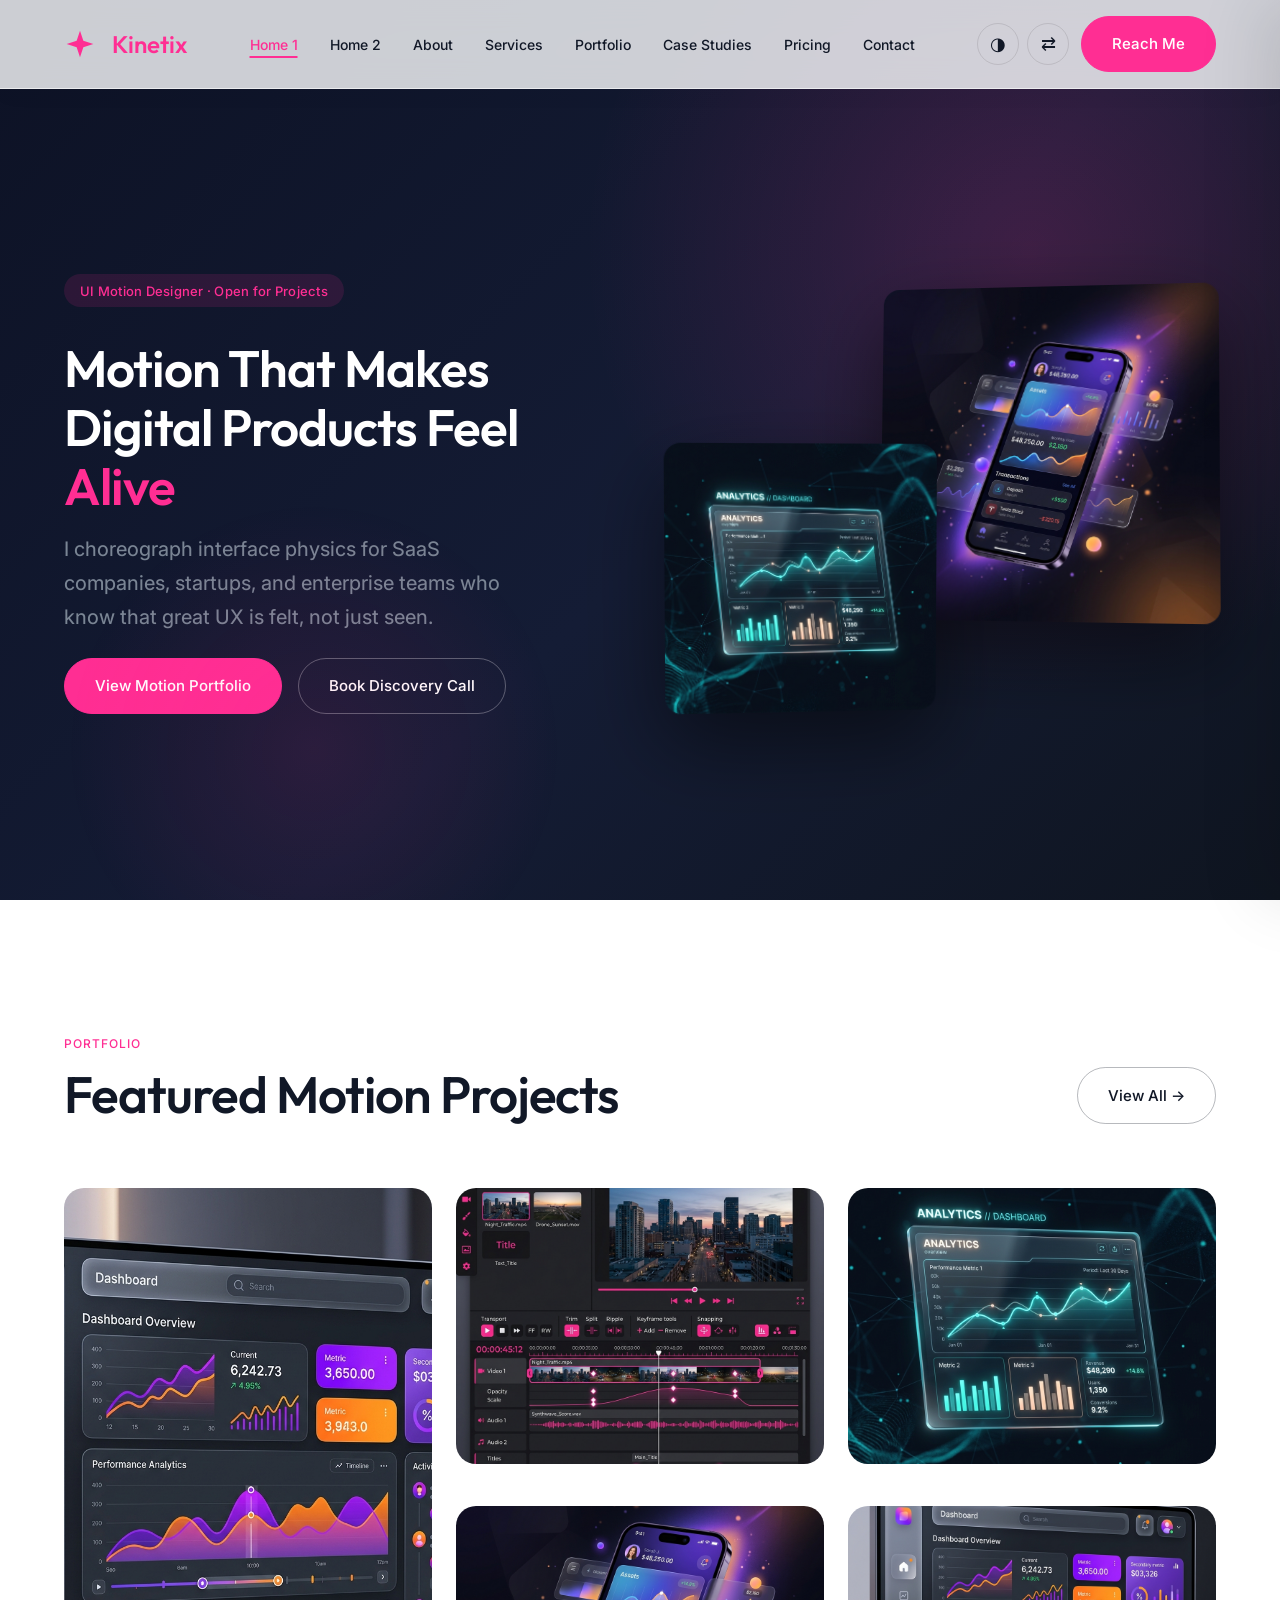
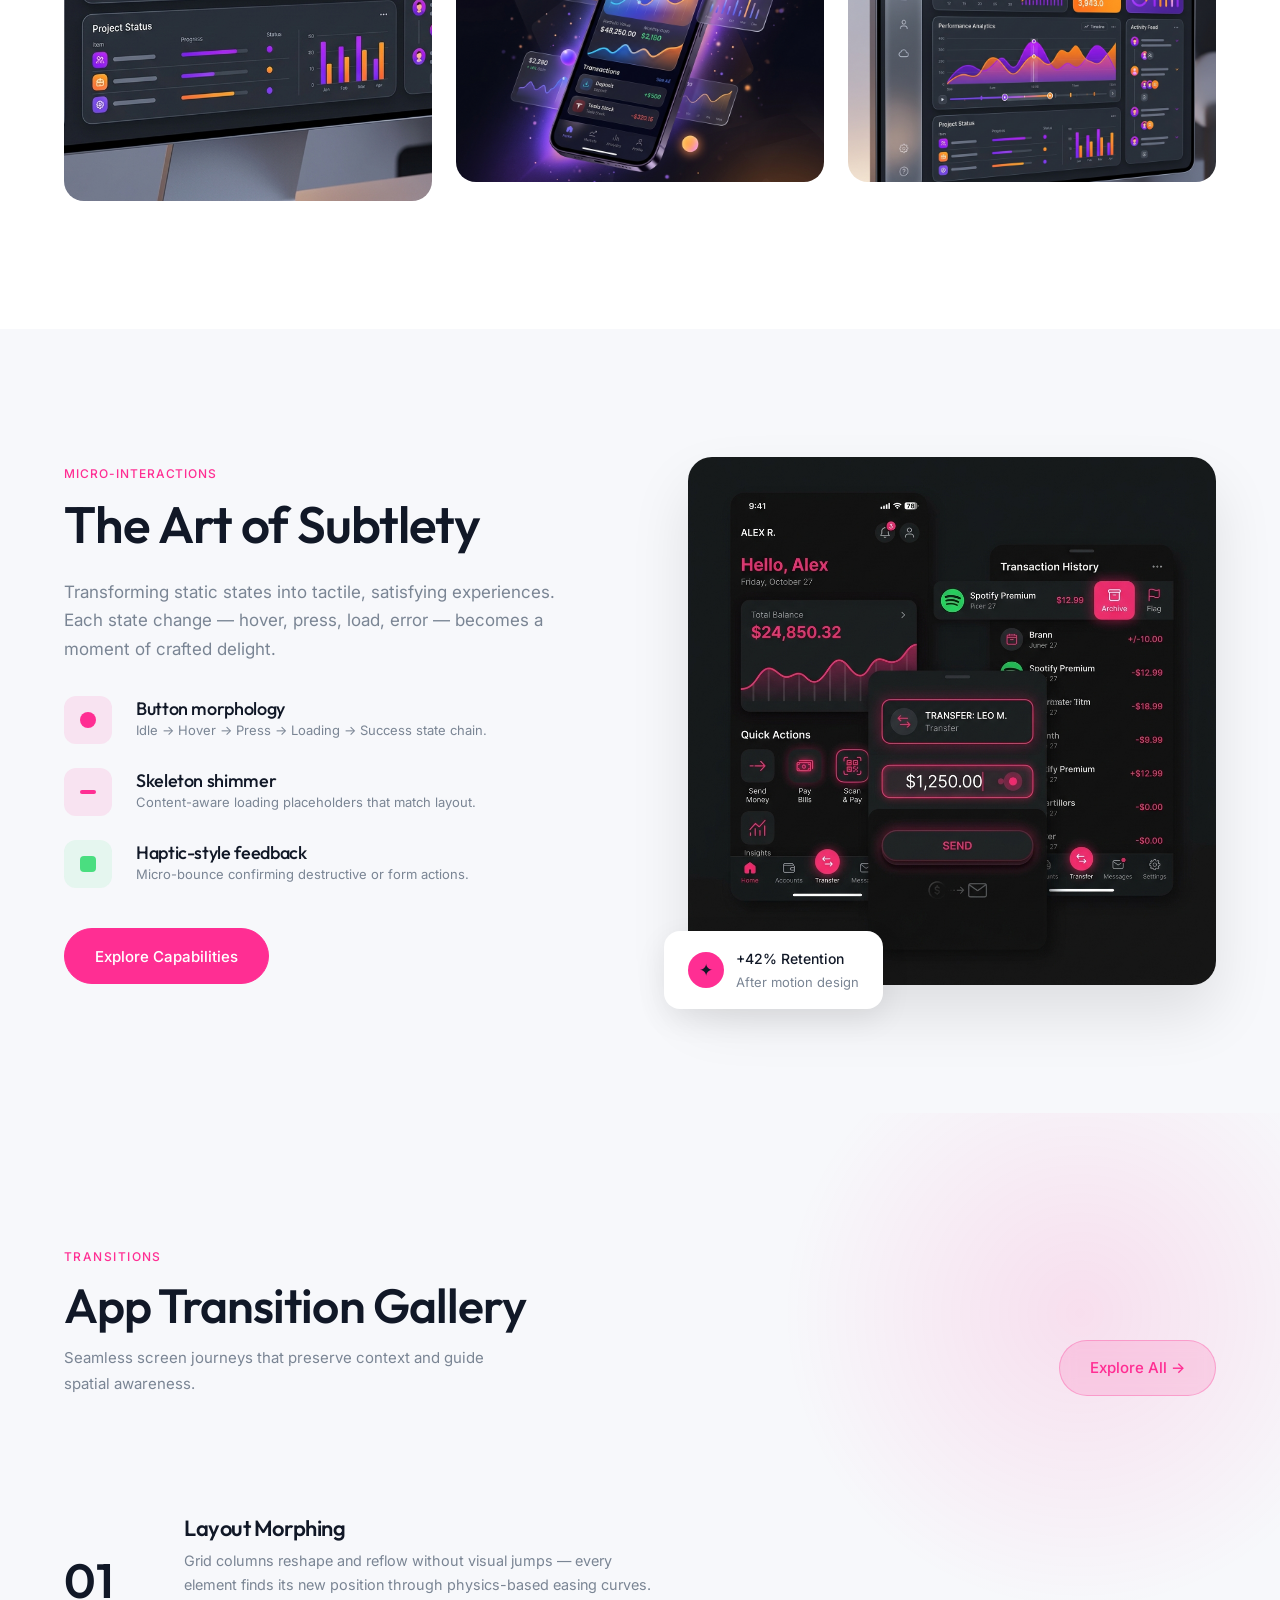
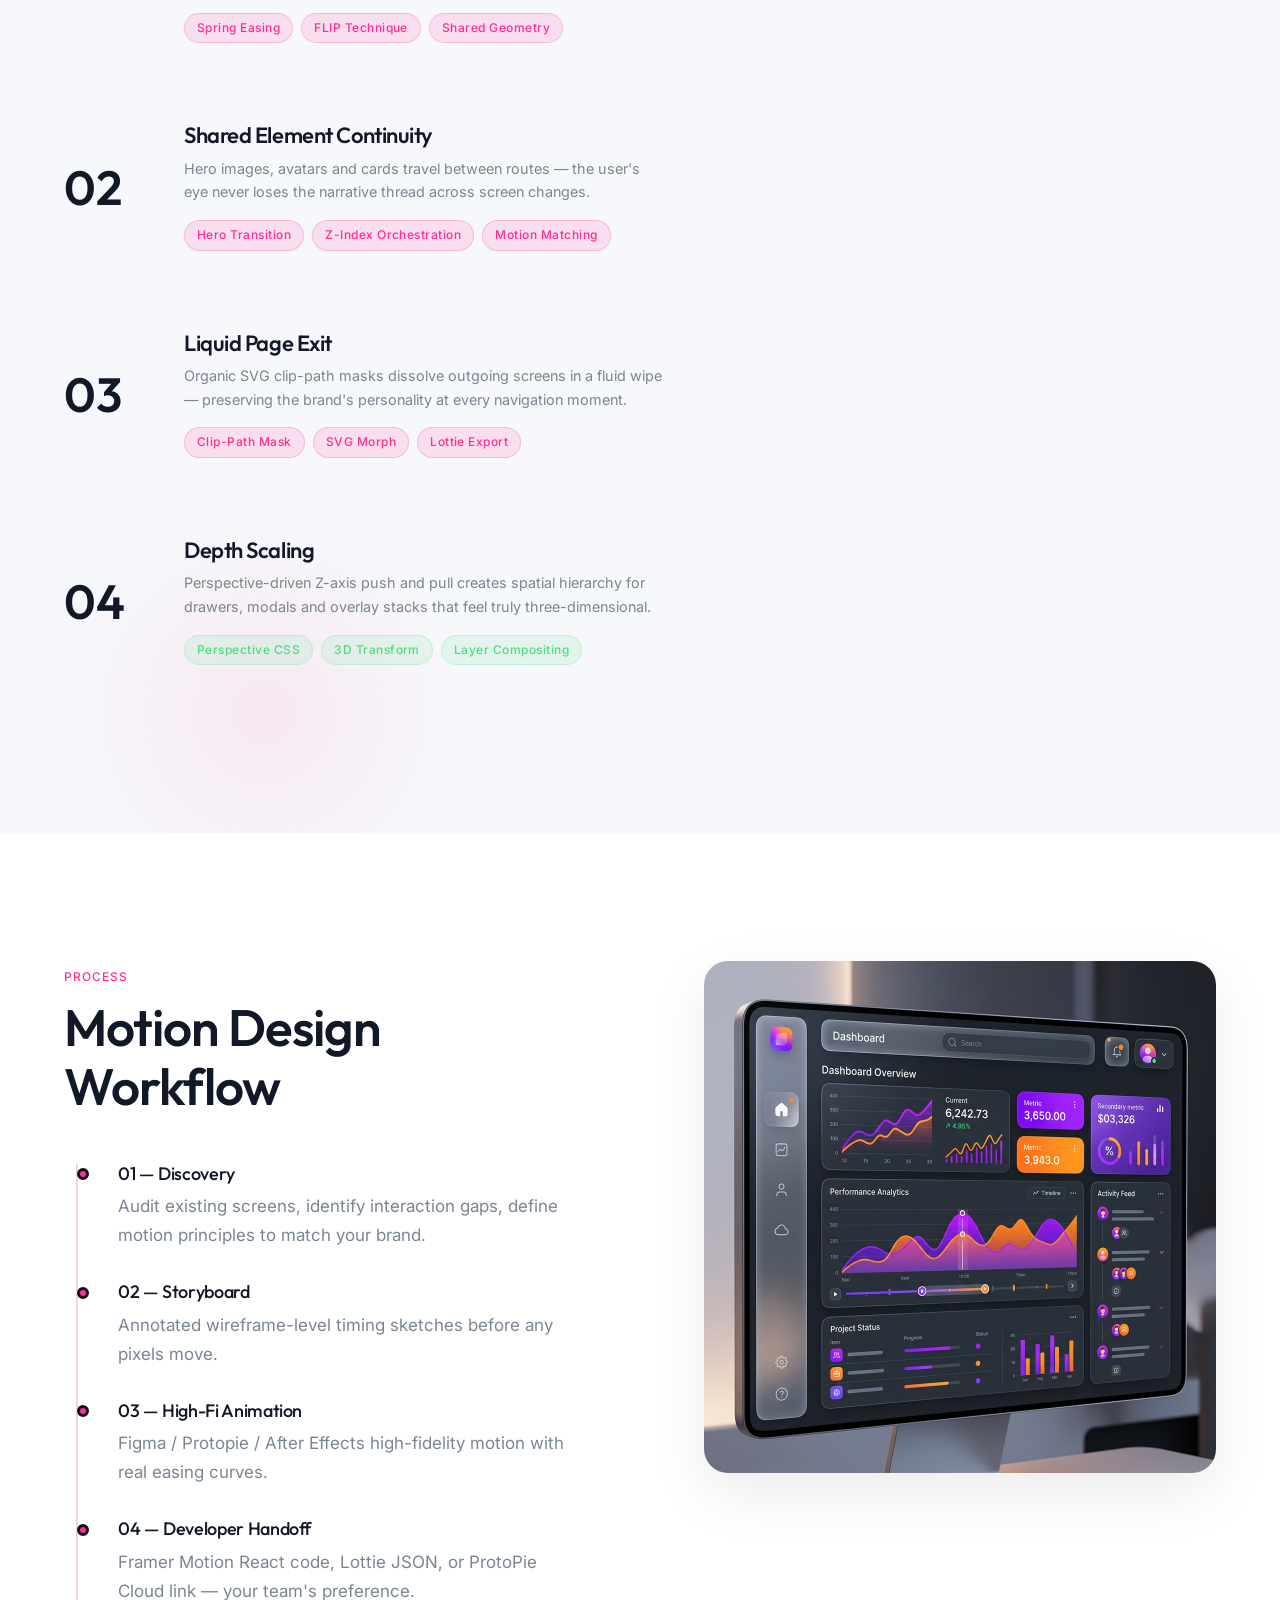
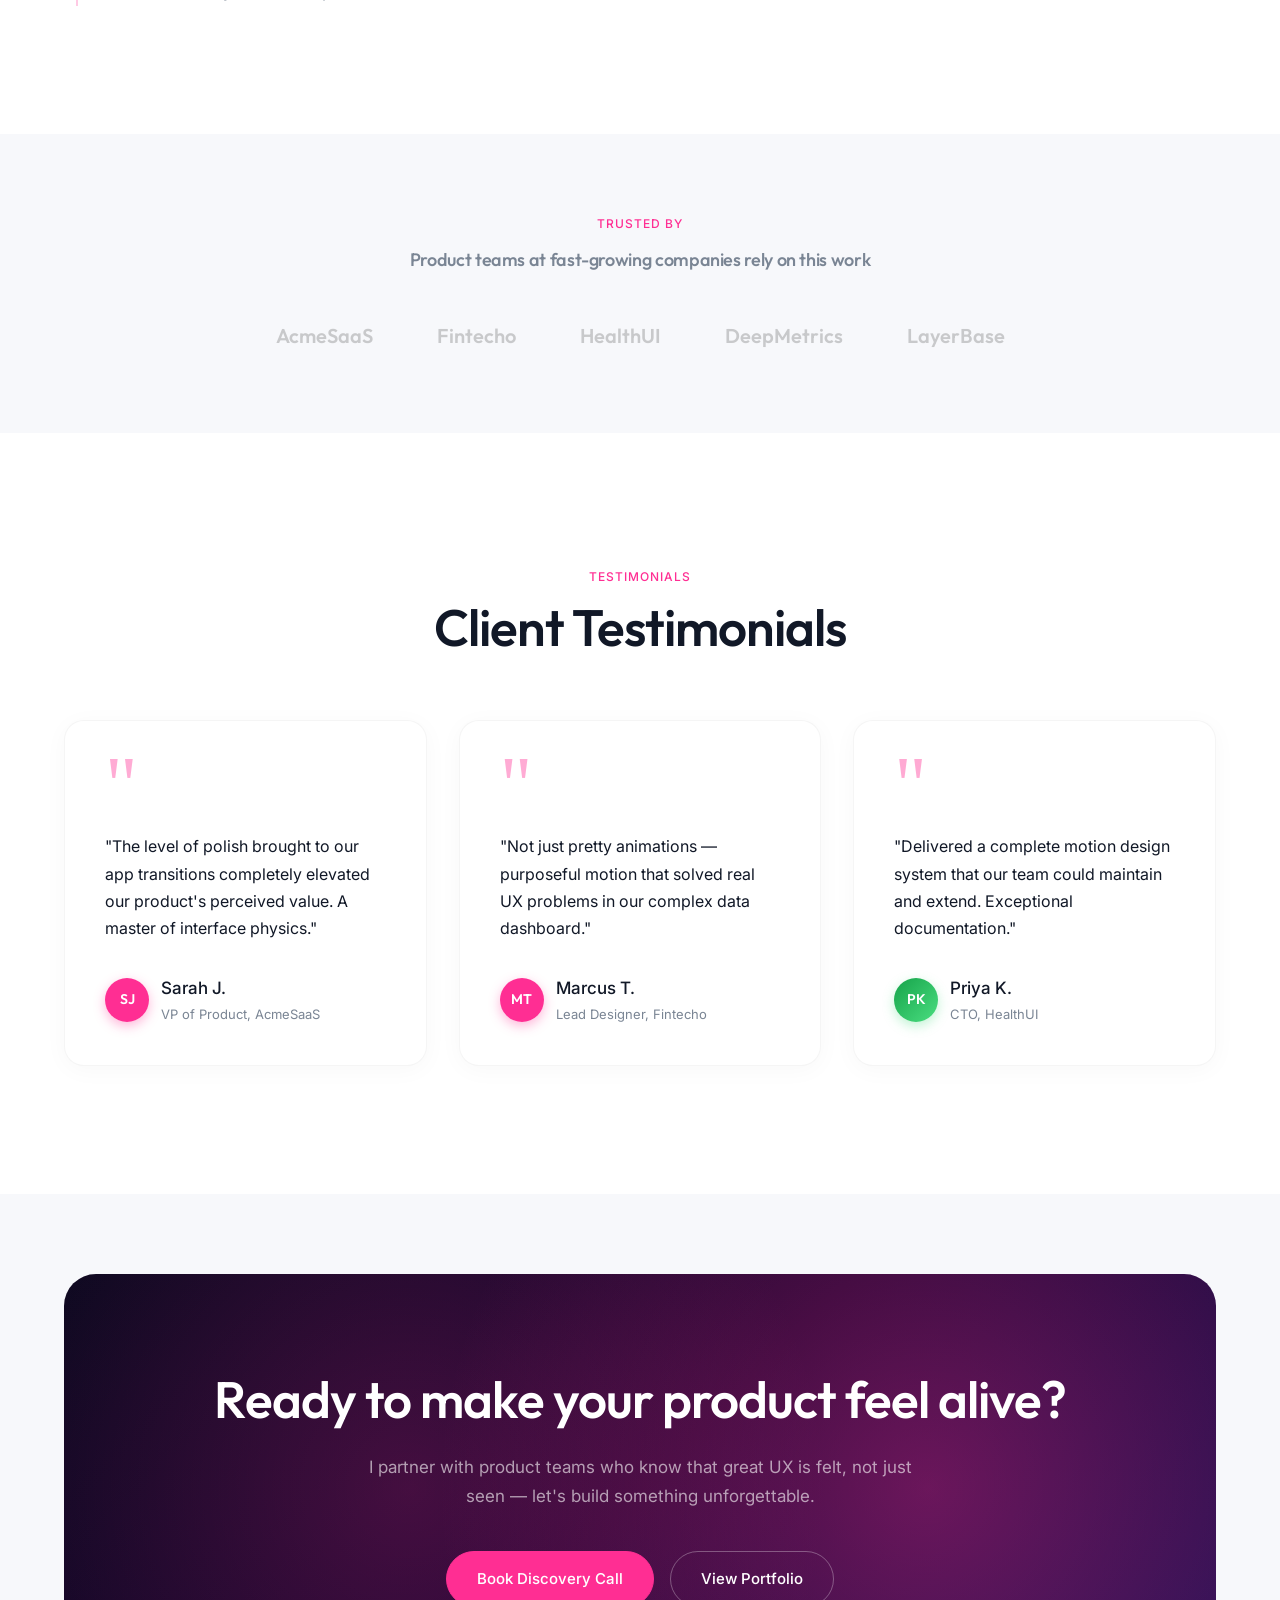
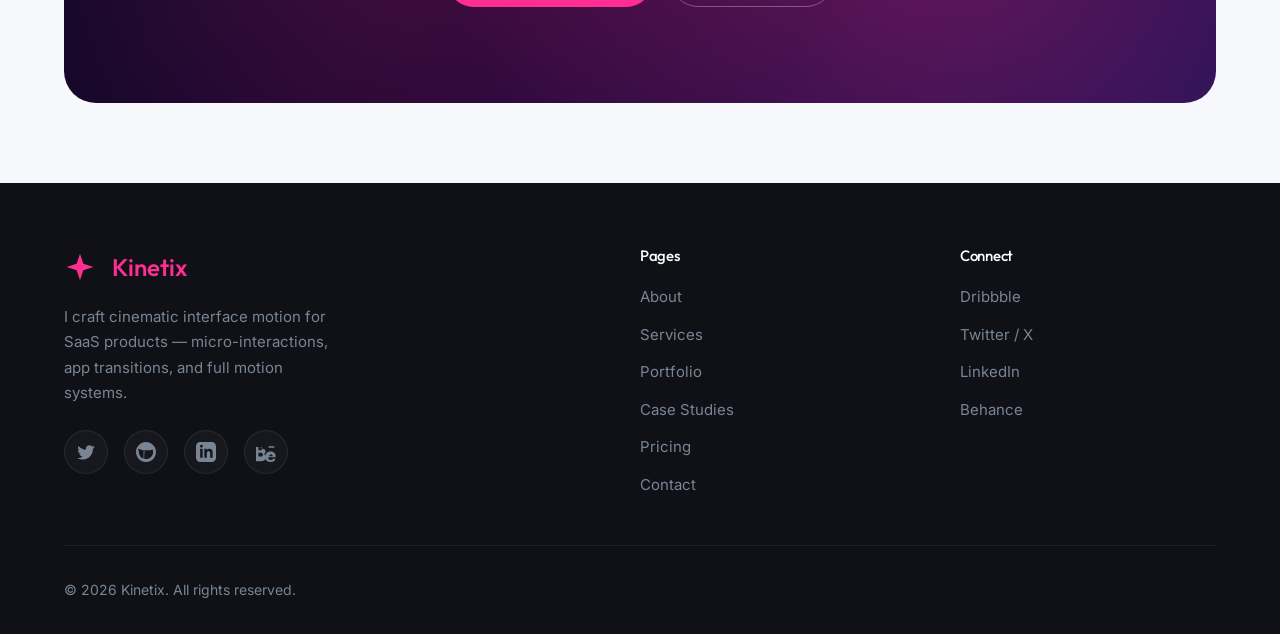
==== index.html @ 337a881d "Initial commit for Motion Designer" ====
<!DOCTYPE html>
<html lang="en">
<head>
  <meta charset="UTF-8">
  <meta name="viewport" content="width=device-width, initial-scale=1.0">
  <title>Home | Freelance UI Motion Designer</title>
  <meta name="description" content="World-class UI Motion Designer crafting cinematic micro-interactions, app transitions, and premium interface animations for SaaS & startups.">
  <link rel="stylesheet" href="assets/css/style.css">
  <link rel="stylesheet" href="assets/css/dark-mode.css">
  <link rel="stylesheet" href="assets/css/rtl.css">
  <style>
    /* Page-specific */

    @media (max-width: 991px) {
      .mobile-center-text {
        text-align: center;
        display: flex;
        flex-direction: column;
        align-items: center;
      }
      .mobile-center-text > p {
        text-align: center;
        margin-left: auto;
        margin-right: auto;
      }
      .mobile-center-text h4, .mobile-center-text p.caption {
        text-align: left !important;
      }
      .cta-banner {
        text-align: center;
      }
    }


    @media (max-width: 991px) {
      .mobile-center-header {
        flex-direction: column !important;
        align-items: center !important;
        text-align: center !important;
        justify-content: center !important;
      }
      .mobile-center-header > div {
        display: flex;
        flex-direction: column;
        align-items: center;
      }
      .mobile-center-header-simple {
        text-align: center !important;
        display: flex;
        flex-direction: column;
        align-items: center;
      }
    }


    .hero-grid-split {
      display: grid;
      grid-template-columns: 1fr;
      gap: 3rem;
      align-items: center;
      min-height: inherit;
    }
    @media (min-width: 992px) {
      .hero-grid-split {
        grid-template-columns: 1fr 1fr;
        gap: 4rem;
      }
    }
    @media (max-width: 991px) {
      .hero-canvas {
        height: auto !important;
        display: flex;
        flex-direction: column;
        align-items: center;
        gap: 2rem;
        perspective: none !important;
        margin-top: 2rem;
      }
      .float-card {
        position: relative !important;
        transform: none !important;
        box-shadow: 0 10px 40px rgba(0,0,0,0.3) !important;
      }
      .float-card:nth-child(1), .float-card:nth-child(2) {
        width: 100% !important;
        max-width: 320px !important;
        right: auto !important; left: auto !important; top: auto !important; bottom: auto !important;
      }
    }

    .hero-bg {
      background: linear-gradient(135deg, #0d0f1a 0%, #111827 60%, #0f1117 100%);
      position: relative;
      overflow: hidden;
    }
    /* Light mode: slightly lighter, warm-dark gradient so it reads as intentional dark hero */
    :root:not([data-theme="dark"]) .hero-bg {
      background: linear-gradient(135deg, #0d1225 0%, #141c35 55%, #0f1520 100%);
    }
    .hero-bg::before {
      content: '';
      position: absolute;
      width: 900px; height: 900px;
      border-radius: 50%;
      background: radial-gradient(circle, rgba(255,46,147,0.18) 0%, transparent 70%);
      top: -200px; right: -200px; pointer-events: none;
    }
    .hero-bg::after {
      content: '';
      position: absolute;
      width: 500px; height: 500px;
      border-radius: 50%;
      background: radial-gradient(circle, rgba(255,46,147,0.1) 0%, transparent 70%);
      bottom: -100px; left: 5%; pointer-events: none;
    }

    /* Floating UI cards in hero */
    .hero-canvas {
      position: relative;
      height: 500px;
      perspective: 1200px;
    }
    .float-card {
      position: absolute;
      border-radius: 16px;
      overflow: hidden;
      box-shadow: 0 30px 80px rgba(0,0,0,0.5);
      transition: transform 0.4s cubic-bezier(0.16,1,0.3,1);
    }
    .float-card:nth-child(1) { width: 62%; right: 0; top: 0; transform: rotateY(-8deg) rotateX(4deg); }
    .float-card:nth-child(2) { width: 48%; left: 0; bottom: 0; transform: rotateY(6deg) rotateX(-3deg) translateZ(40px); }

    /* Workflow step */
    .wf-line {
      display: flex; flex-direction: column; gap: 2rem;
      border-left: 2px solid rgba(255,46,147,0.25);
      padding-left: 2.5rem; margin-left: 0.75rem;
    }
    .wf-dot {
      position: absolute;
      left: calc(-2.5rem - 1px); top: 0.3rem;
      width: 12px; height: 12px;
      border-radius: 50%; background: var(--accent);
      border: 3px solid var(--bg-dark);
    }
    .wf-step { position: relative; }

    /* Trusted logos strip */
    .logo-strip { display: flex; align-items: center; gap: 4rem; justify-content: center; flex-wrap: wrap; }
    .logo-strip span {
      font-family: 'Outfit', sans-serif; font-weight: 580; font-size: 1.25rem;
      color: var(--muted); filter: grayscale(1); opacity: 0.4;
      transition: opacity 0.3s, filter 0.3s;
    }
    .logo-strip span:hover { opacity: 0.7; filter: none; }

    /* ── Desktop viewport fit: hero content fully visible without scroll ── */
    @media (min-width: 1025px) {
      .hero-viewport {
        min-height: 100dvh;
        max-height: 100dvh;
        padding-top: 5.5rem;   /* tighter top — navbar is ~4.5rem tall */
        align-items: center;
      }
      /* Scale h1 down slightly so all copy + buttons sit in frame */
      .hero-viewport .hero-h1 {
        font-size: clamp(2.2rem, 4vw, 3.6rem);
        margin-bottom: 1rem !important;
      }
      .hero-viewport .lead {
        margin-bottom: 1.5rem !important;
      }
      .hero-canvas {
        height: 420px;
      }
    }

    /* Testimonial quote */
    .quote-mark {
      font-family: Georgia, serif; font-size: 5rem; line-height: 0.6;
      color: var(--accent); display: block; margin-bottom: 1.5rem; opacity: 0.4;
    }
  </style>
  <link rel="icon" type="image/svg+xml" href="assets/images/favicon.svg">
</head>
<body>

<div class="cursor-glow"></div>

<!-- ===== NAVBAR ===== -->
<nav class="navbar">
  <a href="index.html" class="logo"><svg class="logo-icon" viewBox="0 0 24 24" fill="none" xmlns="http://www.w3.org/2000/svg"><path d="M12 2L14.5 9.5L22 12L14.5 14.5L12 22L9.5 14.5L2 12L9.5 9.5L12 2Z" fill="var(--brand)" /></svg>Kinetix</a>
  <ul class="nav-links">
    <li><a href="index.html">Home 1</a></li>
    <li><a href="home-2.html">Home 2</a></li>
    <li><a href="about.html">About</a></li>
    <li><a href="services.html">Services</a></li>
    <li><a href="portfolio.html">Portfolio</a></li>
    <li><a href="case-studies.html">Case Studies</a></li>
    <li><a href="pricing.html">Pricing</a></li>
    <li><a href="contact.html">Contact</a></li>
  </ul>
  <div class="nav-actions">
    <div style="display:flex;gap:0.5rem;">
      <button class="nav-icon-btn dm-toggle-btn" aria-label="Toggle Dark Mode">◑</button>
      <button class="nav-icon-btn rtl-toggle-btn" aria-label="Toggle RTL">⇄</button>
    </div>
    <a href="contact.html" class="btn btn-primary">Reach Me</a>
    <button class="hamburger" aria-label="Open menu">
      <div class="hamburger-icon"><span></span><span></span><span></span></div>
    </button>
  </div>
</nav>

<div class="offcanvas-overlay"></div>
<div class="offcanvas">
  <button class="close-menu-btn" aria-label="Close menu">&times;</button>
  <div class="offcanvas-links">
    <a href="index.html">Home 1</a>
    <a href="home-2.html">Home 2</a>
    <a href="about.html">About</a>
    <a href="services.html">Services</a>
    <a href="portfolio.html">Portfolio</a>
    <a href="case-studies.html">Case Studies</a>
    <a href="pricing.html">Pricing</a>
    <a href="contact.html">Contact</a>
  </div>
  <div class="offcanvas-footer">
    <div style="display:flex;gap:1rem;margin-bottom:1rem;justify-content:center;">
      <button class="nav-icon-btn dm-toggle-btn" aria-label="Toggle Dark Mode">◑</button>
      <button class="nav-icon-btn rtl-toggle-btn" aria-label="Toggle RTL">⇄</button>
    </div>
    <a href="contact.html" class="btn btn-primary" style="width:100%;justify-content:center;">Reach Me</a>
  </div>
</div>

<main>

<!-- ===== HERO ===== -->
<section class="hero-viewport hero-bg">
  <div class="container hero-grid-split">
    <div class="reveal">
      <span class="pill pill-accent" style="margin-bottom:2rem;display:inline-block;">UI Motion Designer · Open for Projects</span>
      <h1 class="hero-h1" style="color:#ffffff;margin-bottom:1.5rem;">Motion That Makes Digital Products Feel <em style="color:var(--accent);font-style:normal;">Alive</em></h1>
      <p class="lead" style="color:var(--muted);margin-bottom:2.5rem;max-width:480px;">I choreograph interface physics for SaaS companies, startups, and enterprise teams who know that great UX is felt, not just seen.</p>
      <div style="display:flex;gap:1rem;flex-wrap:wrap;">
        <a href="portfolio.html" class="btn btn-accent">View Motion Portfolio</a>
        <a href="contact.html" class="btn btn-outline-white">Book Discovery Call</a>
      </div>
    </div>
    <div class="hero-canvas reveal reveal-delay-1">
      <div class="float-card" data-parallax="12">
        <img src="assets/images/img2.png" alt="UI Interface">
      </div>
      <div class="float-card" data-parallax="20">
        <img src="assets/images/img4.png" alt="Analytics Card">
      </div>
    </div>
  </div>
</section>

<!-- ===== SECTION 1 — Featured Motion Projects ===== -->
<section class="section" style="background:var(--white);">
  <div class="container">
    <div class="reveal mobile-center-header" style="display:flex;justify-content:space-between;align-items:flex-end;margin-bottom:4rem;flex-wrap:wrap;gap:1rem;">
      <div>
        <span class="label">Portfolio</span>
        <h2 style="margin-top:0.5rem;">Featured Motion Projects</h2>
      </div>
      <a href="portfolio.html" class="btn btn-outline">View All →</a>
    </div>
    <!-- Masonry-style 3-col layout, each unique height -->
    <div style="display:grid;grid-template-columns:repeat(3,1fr);grid-template-rows:auto auto;gap:1.5rem;">
      <div class="masonry-item reveal" style="grid-row:span 2;aspect-ratio:3/5;">
        <img src="assets/images/img1.png" alt="Fintech Dashboard">
        <div class="masonry-overlay"><h3>Fintech Dashboard</h3><p>Data-viz motion system</p></div>
      </div>
      <div class="masonry-item reveal reveal-delay-1" style="aspect-ratio:4/3;">
        <img src="assets/images/img3_timeline_ui.png" alt="Timeline UI">
        <div class="masonry-overlay"><h3>Motion Timeline</h3><p>Editor interface physics</p></div>
      </div>
      <div class="masonry-item reveal reveal-delay-2" style="aspect-ratio:4/3;">
        <img src="assets/images/img4.png" alt="Analytics">
        <div class="masonry-overlay"><h3>Analytics Panel</h3><p>Scroll-linked counters</p></div>
      </div>
      <div class="masonry-item reveal reveal-delay-1" style="aspect-ratio:4/3;">
        <img src="assets/images/img2.png" alt="Mobile Wallet">
        <div class="masonry-overlay"><h3>Mobile Wallet</h3><p>Gestural spring physics</p></div>
      </div>
      <div class="masonry-item reveal reveal-delay-2" style="aspect-ratio:4/3;">
        <img src="assets/images/img1.png" alt="SaaS">
        <div class="masonry-overlay"><h3>SaaS Onboarding</h3><p>Retention-driving flows</p></div>
      </div>
    </div>
  </div>
</section>

<!-- ===== SECTION 2 — Micro Interaction Showcase (split layout) ===== -->
<section class="section" style="background:var(--bg-light);">
  <div class="container reveal">
    <div class="grid grid-2" style="align-items:center;gap:6rem;">
      <div class="mobile-center-text">
        <span class="label">Micro-Interactions</span>
        <h2 style="margin-top:0.5rem;margin-bottom:1.5rem;">The Art of Subtlety</h2>
        <p style="margin-bottom:2rem;">Transforming static states into tactile, satisfying experiences. Each state change — hover, press, load, error — becomes a moment of crafted delight.</p>
        <div style="display:flex;flex-direction:column;gap:1.5rem;">
          <div style="display:flex;align-items:center;gap:1.5rem;">
            <div style="width:48px;height:48px;border-radius:12px;background:rgba(255,46,147,0.1);display:flex;align-items:center;justify-content:center;flex-shrink:0;">
              <div style="width:16px;height:16px;border-radius:50%;background:var(--accent);"></div>
            </div>
            <div><h4>Button morphology</h4><p class="caption">Idle → Hover → Press → Loading → Success state chain.</p></div>
          </div>
          <div style="display:flex;align-items:center;gap:1.5rem;">
            <div style="width:48px;height:48px;border-radius:12px;background:rgba(255,46,147,0.1);display:flex;align-items:center;justify-content:center;flex-shrink:0;">
              <div style="width:16px;height:4px;background:var(--highlight);border-radius:2px;"></div>
            </div>
            <div><h4>Skeleton shimmer</h4><p class="caption">Content-aware loading placeholders that match layout.</p></div>
          </div>
          <div style="display:flex;align-items:center;gap:1.5rem;">
            <div style="width:48px;height:48px;border-radius:12px;background:rgba(74,222,128,0.1);display:flex;align-items:center;justify-content:center;flex-shrink:0;">
              <div style="width:16px;height:16px;border-radius:4px;background:#4ADE80;"></div>
            </div>
            <div><h4>Haptic-style feedback</h4><p class="caption">Micro-bounce confirming destructive or form actions.</p></div>
          </div>
        </div>
        <a href="services.html" class="btn btn-primary" style="margin-top:2.5rem;">Explore Capabilities</a>
      </div>
      <div style="position:relative;">
        <div style="border-radius:24px;overflow:hidden;box-shadow:0 30px 60px rgba(0,0,0,0.1);">
          <img src="assets/images/img3_micro_interact.png" alt="Micro-interactions showcase">
        </div>
        <!-- floating pill badge -->
        <div style="position:absolute;bottom:-1.5rem;left:-1.5rem;background:var(--white);border-radius:16px;padding:1rem 1.5rem;box-shadow:0 10px 30px rgba(0,0,0,0.08);display:flex;align-items:center;gap:0.75rem;">
          <div style="width:36px;height:36px;border-radius:50%;background:var(--highlight);display:flex;align-items:center;justify-content:center;">✦</div>
          <div><div style="font-weight:500;font-size:0.875rem;">+42% Retention</div><div class="caption">After motion design</div></div>
        </div>
      </div>
    </div>
  </div>
</section>

<!-- ===== SECTION 3 — App Transition Gallery ===== -->
<section class="section atg-section" style="background:var(--bg-main);overflow:hidden;position:relative;">
  <!-- Background glow blobs -->
  <div style="position:absolute;width:600px;height:600px;border-radius:50%;background:radial-gradient(circle,rgba(255,46,147,0.12) 0%,transparent 70%);top:-100px;right:-100px;pointer-events:none;"></div>
  <div style="position:absolute;width:400px;height:400px;border-radius:50%;background:radial-gradient(circle,rgba(255,46,147,0.08) 0%,transparent 70%);bottom:-80px;left:5%;pointer-events:none;"></div>

  <div class="container" style="position:relative;z-index:2;">

    <!-- Header -->
    <div class="reveal mobile-center-header" style="display:flex;justify-content:space-between;align-items:flex-end;margin-bottom:5rem;flex-wrap:wrap;gap:1.5rem;">
      <div>
        <span class="label" style="color:var(--accent);letter-spacing:0.12em;">Transitions</span>
        <h2 style="margin-top:0.5rem;font-size:clamp(2rem,4vw,3rem);">App Transition Gallery</h2>
        <p style="max-width:440px;margin-top:0.75rem;font-size:0.9375rem;">Seamless screen journeys that preserve context and guide spatial awareness.</p>
      </div>
      <a href="portfolio.html" class="btn" style="background:rgba(255,46,147,0.15);color:#FF2E93;border:1px solid rgba(255,46,147,0.3);backdrop-filter:blur(8px);">Explore All →</a>
    </div>

    <!-- Transition rows -->
    <div class="atg-list">

      <!-- Row 1 -->
      <div class="atg-row reveal" style="--atg-accent:#FF2E93;">
        <div class="atg-num">01</div>
        <div class="atg-body">
          <h3 class="atg-title">Layout Morphing</h3>
          <p class="atg-desc">Grid columns reshape and reflow without visual jumps — every element finds its new position through physics-based easing curves.</p>
          <div class="atg-tags">
            <span class="atg-tag">Spring Easing</span>
            <span class="atg-tag">FLIP Technique</span>
            <span class="atg-tag">Shared Geometry</span>
          </div>
        </div>
        <div class="atg-visual">
          <div class="atg-bar-group">
            <div class="atg-bar" style="width:88%;animation-delay:0s;"></div>
            <div class="atg-bar" style="width:65%;animation-delay:0.15s;"></div>
            <div class="atg-bar" style="width:74%;animation-delay:0.3s;"></div>
          </div>
          <span class="atg-ease-label">cubic-bezier(0.34,1.56,0.64,1)</span>
        </div>
      </div>

      <!-- Row 2 -->
      <div class="atg-row reveal reveal-delay-1" style="--atg-accent:#FF2E93;">
        <div class="atg-num">02</div>
        <div class="atg-body">
          <h3 class="atg-title">Shared Element Continuity</h3>
          <p class="atg-desc">Hero images, avatars and cards travel between routes — the user's eye never loses the narrative thread across screen changes.</p>
          <div class="atg-tags">
            <span class="atg-tag">Hero Transition</span>
            <span class="atg-tag">Z-Index Orchestration</span>
            <span class="atg-tag">Motion Matching</span>
          </div>
        </div>
        <div class="atg-visual">
          <div class="atg-bar-group">
            <div class="atg-bar" style="width:92%;animation-delay:0.1s;"></div>
            <div class="atg-bar" style="width:55%;animation-delay:0.25s;"></div>
            <div class="atg-bar" style="width:80%;animation-delay:0.4s;"></div>
          </div>
          <span class="atg-ease-label">cubic-bezier(0.16,1,0.3,1)</span>
        </div>
      </div>

      <!-- Row 3 -->
      <div class="atg-row reveal reveal-delay-2" style="--atg-accent:#FF2E93;">
        <div class="atg-num">03</div>
        <div class="atg-body">
          <h3 class="atg-title">Liquid Page Exit</h3>
          <p class="atg-desc">Organic SVG clip-path masks dissolve outgoing screens in a fluid wipe — preserving the brand's personality at every navigation moment.</p>
          <div class="atg-tags">
            <span class="atg-tag">Clip-Path Mask</span>
            <span class="atg-tag">SVG Morph</span>
            <span class="atg-tag">Lottie Export</span>
          </div>
        </div>
        <div class="atg-visual">
          <div class="atg-bar-group">
            <div class="atg-bar" style="width:70%;animation-delay:0s;"></div>
            <div class="atg-bar" style="width:95%;animation-delay:0.2s;"></div>
            <div class="atg-bar" style="width:60%;animation-delay:0.35s;"></div>
          </div>
          <span class="atg-ease-label">cubic-bezier(0.4,0,0.2,1)</span>
        </div>
      </div>

      <!-- Row 4 -->
      <div class="atg-row reveal reveal-delay-3" style="--atg-accent:#4ADE80;">
        <div class="atg-num">04</div>
        <div class="atg-body">
          <h3 class="atg-title">Depth Scaling</h3>
          <p class="atg-desc">Perspective-driven Z-axis push and pull creates spatial hierarchy for drawers, modals and overlay stacks that feel truly three-dimensional.</p>
          <div class="atg-tags">
            <span class="atg-tag">Perspective CSS</span>
            <span class="atg-tag">3D Transform</span>
            <span class="atg-tag">Layer Compositing</span>
          </div>
        </div>
        <div class="atg-visual">
          <div class="atg-bar-group">
            <div class="atg-bar" style="width:82%;animation-delay:0.05s;"></div>
            <div class="atg-bar" style="width:68%;animation-delay:0.2s;"></div>
            <div class="atg-bar" style="width:90%;animation-delay:0.38s;"></div>
          </div>
          <span class="atg-ease-label">cubic-bezier(0.34,1.2,0.64,1)</span>
        </div>
      </div>

    </div><!-- /atg-list -->
  </div>
</section>

<style>
/* ── App Transition Gallery ── */
.atg-list { display:flex; flex-direction:column; gap:0; }

.atg-row {
  display:grid;
  grid-template-columns: 5rem 1fr 280px;
  gap:2.5rem;
  align-items:center;
  padding:2.5rem 0;
  border-bottom:1px solid var(--border-color);
  transition:background 0.3s;
  cursor:default;
  position:relative;
}
.atg-row:first-child { border-top:1px solid var(--border-color); }
.atg-row::before {
  content:'';
  position:absolute;
  inset:0;
  background:linear-gradient(90deg, rgba(var(--atg-accent-rgb,255,46,147),0.04) 0%, transparent 60%);
  opacity:0;
  transition:opacity 0.35s;
  pointer-events:none;
}
.atg-row:hover::before { opacity:1; }
.atg-row:hover .atg-num { color:var(--atg-accent); text-shadow:0 0 20px color-mix(in srgb,var(--atg-accent) 40%,transparent); }

.atg-num {
  font-family:'Outfit',sans-serif;
  font-size:3rem;
  font-weight:580;
  color:var(--border-color);
  line-height:1;
  transition:color 0.3s, text-shadow 0.3s;
  user-select:none;
}

.atg-title {
  font-family:'Outfit',sans-serif;
  font-size:1.375rem;
  font-weight:560;
  margin-bottom:0.5rem;
  transition:color 0.3s;
}
.atg-row:hover .atg-title { color:var(--accent); }

.atg-desc {
  font-size:0.9rem;
  line-height:1.65;
  margin-bottom:1rem;
  max-width:480px;
}

.atg-tags { display:flex; flex-wrap:wrap; gap:0.5rem; }
.atg-tag {
  font-size:0.75rem;
  font-weight:500;
  letter-spacing:0.04em;
  color:var(--atg-accent);
  background:color-mix(in srgb,var(--atg-accent) 12%,transparent);
  border:1px solid color-mix(in srgb,var(--atg-accent) 22%,transparent);
  border-radius:100px;
  padding:0.25rem 0.75rem;
}

.atg-visual {
  display:flex;
  flex-direction:column;
  gap:0.5rem;
  align-items:flex-end;
}
.atg-bar-group {
  display:flex;
  flex-direction:column;
  gap:0.5rem;
  width:100%;
}
.atg-bar {
  height:4px;
  border-radius:100px;
  background:color-mix(in srgb,var(--atg-accent) 40%,var(--border-color));
  position:relative;
  overflow:hidden;
}
.atg-bar::after {
  content:'';
  position:absolute;
  inset:0;
  background:var(--atg-accent);
  border-radius:100px;
  transform:scaleX(0);
  transform-origin:left;
  transition:transform 0.6s cubic-bezier(0.34, 1.56, 0.64, 1);
}
.atg-row:hover .atg-bar::after { transform:scaleX(1); }

.atg-ease-label {
  font-family:monospace;
  font-size:0.65rem;
  color:var(--muted);
  letter-spacing:0.05em;
  opacity:0;
  transition:opacity 0.3s 0.2s;
}
.atg-row:hover .atg-ease-label { opacity:1; }

@media(max-width:1024px) {
  .atg-row { grid-template-columns:4rem 1fr; }
  .atg-visual { display:none; }
}
@media(max-width:767px) {
  .atg-row { grid-template-columns:3rem 1fr; gap:1.5rem; padding:2rem 0; }
  .atg-num { font-size:2rem; }
}


</style>


<!-- ===== SECTION 4 — Motion Design Workflow (editorial 2-col) ===== -->
<section class="section" style="background:var(--white);">
  <div class="container">
    <div class="grid grid-2" style="align-items:start;gap:8rem;">
      <div class="reveal mobile-center-header-simple">
        <span class="label">Process</span>
        <h2 style="margin-top:0.5rem;margin-bottom:3rem;">Motion Design Workflow</h2>
        <div class="wf-line">
          <div class="wf-step"><div class="wf-dot"></div><h4>01 — Discovery</h4><p style="margin-top:0.5rem;">Audit existing screens, identify interaction gaps, define motion principles to match your brand.</p></div>
          <div class="wf-step"><div class="wf-dot"></div><h4>02 — Storyboard</h4><p style="margin-top:0.5rem;">Annotated wireframe-level timing sketches before any pixels move.</p></div>
          <div class="wf-step"><div class="wf-dot"></div><h4>03 — High-Fi Animation</h4><p style="margin-top:0.5rem;">Figma / Protopie / After Effects high-fidelity motion with real easing curves.</p></div>
          <div class="wf-step"><div class="wf-dot"></div><h4>04 — Developer Handoff</h4><p style="margin-top:0.5rem;">Framer Motion React code, Lottie JSON, or ProtoPie Cloud link — your team's preference.</p></div>
        </div>
      </div>
      <div class="reveal reveal-delay-1" style="position:sticky;top:8rem;">
        <div style="border-radius:24px;overflow:hidden;box-shadow:0 20px 60px rgba(0,0,0,0.08);">
          <img src="assets/images/img1.png" alt="Design workflow">
        </div>
      </div>
    </div>
  </div>
</section>

<!-- ===== SECTION 5 — Trusted By ===== -->
<section class="section-sm section" style="background:var(--bg-light);padding-top:5rem;padding-bottom:5rem;">
  <div class="container reveal" style="text-align:center;">
    <span class="label" style="display:block;margin-bottom:1rem;">Trusted By</span>
    <h3 style="margin-bottom:3rem;font-weight:540;color:var(--muted);font-size:1.125rem;">Product teams at fast-growing companies rely on this work</h3>
    <div class="logo-strip">
      <span>AcmeSaaS</span><span>Fintecho</span><span>HealthUI</span><span>DeepMetrics</span><span>LayerBase</span>
    </div>
  </div>
</section>

<!-- ===== SECTION 6 — Testimonials (offset card layout) ===== -->
<section class="section" style="background:var(--white);">
  <div class="container">
    <div class="reveal" style="text-align:center;margin-bottom:4rem;">
      <span class="label">Testimonials</span>
      <h2 style="margin-top:0.5rem;">Client Testimonials</h2>
    </div>
    <div class="grid grid-3" style="align-items:stretch;">
      <div class="card reveal" style="margin-top:0;">
        <span class="quote-mark">"</span>
        <p style="color:var(--primary);font-size:1rem;margin-bottom:2rem;">"The level of polish brought to our app transitions completely elevated our product's perceived value. A master of interface physics."</p>
        <div style="margin-top:auto;display:flex;align-items:center;gap:0.75rem;">
          <div style="width:44px;height:44px;border-radius:50%;background:linear-gradient(135deg,#FF2E93,#FF2E93);flex-shrink:0;display:flex;align-items:center;justify-content:center;font-family:'Outfit',sans-serif;font-weight:600;font-size:0.875rem;color:#fff;box-shadow:0 4px 12px rgba(255,46,147,0.35);">SJ</div>
          <div><div style="font-weight:500;">Sarah J.</div><div class="caption">VP of Product, AcmeSaaS</div></div>
        </div>
      </div>
      <div class="card reveal reveal-delay-1" style="margin-top:0;">
        <span class="quote-mark">"</span>
        <p style="color:var(--primary);font-size:1rem;margin-bottom:2rem;">"Not just pretty animations — purposeful motion that solved real UX problems in our complex data dashboard."</p>
        <div style="margin-top:auto;display:flex;align-items:center;gap:0.75rem;">
          <div style="width:44px;height:44px;border-radius:50%;background:linear-gradient(135deg,#FF2E93,#FF2E93);flex-shrink:0;display:flex;align-items:center;justify-content:center;font-family:'Outfit',sans-serif;font-weight:600;font-size:0.875rem;color:#fff;box-shadow:0 4px 12px rgba(255,46,147,0.35);">MT</div>
          <div><div style="font-weight:500;">Marcus T.</div><div class="caption">Lead Designer, Fintecho</div></div>
        </div>
      </div>
      <div class="card reveal reveal-delay-2" style="margin-top:0;">
        <span class="quote-mark">"</span>
        <p style="color:var(--primary);font-size:1rem;margin-bottom:2rem;">"Delivered a complete motion design system that our team could maintain and extend. Exceptional documentation."</p>
        <div style="margin-top:auto;display:flex;align-items:center;gap:0.75rem;">
          <div style="width:44px;height:44px;border-radius:50%;background:linear-gradient(135deg,#16a34a,#4ADE80);flex-shrink:0;display:flex;align-items:center;justify-content:center;font-family:'Outfit',sans-serif;font-weight:600;font-size:0.875rem;color:#fff;box-shadow:0 4px 12px rgba(74,222,128,0.35);">PK</div>
          <div><div style="font-weight:500;">Priya K.</div><div class="caption">CTO, HealthUI</div></div>
        </div>
      </div>
    </div>
  </div>
</section>

<!-- ===== CTA ===== -->
<section class="section-sm" style="padding:5rem 0;">
  <div class="container">
    <div class="cta-banner reveal">
      <div style="position:relative;z-index:2;">
        <h2 style="color:#ffffff;margin-bottom:1.5rem;">Ready to make your product feel alive?</h2>
        <p style="color:rgba(255,255,255,0.6);margin-bottom:2.5rem;max-width:560px;margin-inline:auto;">I partner with product teams who know that great UX is felt, not just seen — let's build something unforgettable.</p>
        <div style="display:flex;gap:1rem;justify-content:center;flex-wrap:wrap;">
          <a href="contact.html" class="btn btn-accent">Book Discovery Call</a>
          <a href="portfolio.html" class="btn btn-outline-white">View Portfolio</a>
        </div>
      </div>
    </div>
  </div>
</section>

</main>

<!-- ===== FOOTER ===== -->
<footer>
  <div class="container">
    <div class="footer-grid">
      <div>
        <div class="logo" style="color:var(--brand);margin-bottom:1rem;"><svg class="logo-icon" viewBox="0 0 24 24" fill="none" xmlns="http://www.w3.org/2000/svg"><path d="M12 2L14.5 9.5L22 12L14.5 14.5L12 22L9.5 14.5L2 12L9.5 9.5L12 2Z" fill="var(--brand)" /></svg>Kinetix</div>
        <p style="max-width:280px;font-size:0.9375rem;">I craft cinematic interface motion for SaaS products — micro-interactions, app transitions, and full motion systems.</p>
        <div class="social-icons" >
          <a href="#" class="social-icon" aria-label="Twitter" ><svg width="20" height="20" viewBox="0 0 24 24" fill="currentColor"><path d="M22.46 6c-.77.35-1.6.58-2.46.69.88-.53 1.56-1.37 1.88-2.38-.83.5-1.75.85-2.72 1.05C18.37 4.5 17.26 4 16 4c-2.35 0-4.27 1.92-4.27 4.29 0 .34.04.67.11.98C8.28 9.09 5.11 7.38 3 4.79c-.37.63-.58 1.37-.58 2.15 0 1.49.75 2.81 1.91 3.56-.71 0-1.37-.2-1.95-.5v.05c0 2.08 1.48 3.82 3.44 4.21a4.22 4.22 0 0 1-1.93.07 4.28 4.28 0 0 0 4 2.98 8.521 8.521 0 0 1-5.33 1.84c-.34 0-.68-.02-1.02-.06C3.44 20.29 5.7 21 8.12 21 16 21 20.33 14.46 20.33 8.79c0-.19 0-.37-.01-.56.84-.6 1.56-1.36 2.14-2.23z"/></svg></a>
          <a href="#" class="social-icon" aria-label="Dribbble" ><svg width="20" height="20" viewBox="0 0 24 24" fill="currentColor"><path d="M12 24C5.385 24 0 18.615 0 12S5.385 0 12 0s12 5.385 12 12-5.385 12-12 12zm8.56-12c0-1.08-.22-2.12-.6-3.09-2.06.66-4.52 1.02-7.16 1.02-1.22 0-2.43-.09-3.62-.26C9.17 12.87 9 16.29 9 20c.95.34 1.96.53 3 .53 4.72 0 8.56-3.83 8.56-8.53zm-10.74 8.2c0-3.64.18-6.93.5-9.98-2.67-.32-5.18-1.03-7.39-2.01A8.527 8.527 0 0 0 3.44 12c0 4.29 3.14 7.84 7.21 8.42l-.12-.01-.01-.01.03-.01..."/></svg></a>
          <a href="#" class="social-icon" aria-label="LinkedIn" ><svg width="20" height="20" viewBox="0 0 24 24" fill="currentColor"><path d="M19 0h-14c-2.761 0-5 2.239-5 5v14c0 2.761 2.239 5 5 5h14c2.762 0 5-2.239 5-5v-14c0-2.761-2.238-5-5-5zm-11 19h-3v-11h3v11zm-1.5-12.268c-.966 0-1.75-.79-1.75-1.764s.784-1.764 1.75-1.764 1.75.79 1.75 1.764-.783 1.764-1.75 1.764zm13.5 12.268h-3v-5.604c0-3.368-4-3.113-4 0v5.604h-3v-11h3v1.765c1.396-2.586 7-2.777 7 2.476v6.759z"/></svg></a>
          <a href="#" class="social-icon" aria-label="Behance" ><svg width="20" height="20" viewBox="0 0 24 24" fill="currentColor"><path d="M22 7h-7v-2h7v2zm1.726 10.636c0-4.71-3.078-6.364-6.226-6.364-4.526 0-6.5 3.328-6.5 6.468 0 3.636 2.378 6.26 6.364 6.26 3.196 0 5.48-1.542 5.922-4h-2.756c-.476 1.054-1.606 1.482-2.966 1.482-1.986 0-2.884-1.12-2.986-3.262h8.924c.14-1.042.224-2.584.224-2.584zm-5.726-2.502c1.232 0 1.956.84 2.126 1.832h-4.364c.252-1.148 1.15-1.832 2.238-1.832zm-12.87-9.134h-5.13v17h5.71c4.152 0 6.264-1.638 6.264-4.526 0-2.486-1.516-3.414-2.75-3.804 1.106-.44 2.19-1.56 2.19-3.344 0-2.614-1.89-3.326-4.284-3.326zm.264 11.5h-2.5v-4.5h2.5c1.848 0 2.84.72 2.84 2.25 0 1.572-1 2.25-2.84 2.25zm-.25-7.5h-2.25v-4h2.25c1.554 0 2.47.536 2.47 2 0 1.482-.916 2-2.47 2z"/></svg></a>
        </div>
      </div>
      <div>
        <h5 style="color:#ffffff;margin-bottom:1.25rem;">Pages</h5>
        <div class="footer-links">
          <a href="about.html">About</a><a href="services.html">Services</a>
          <a href="portfolio.html">Portfolio</a><a href="case-studies.html">Case Studies</a>
          <a href="pricing.html">Pricing</a><a href="contact.html">Contact</a>
        </div>
      </div>
      <div>
        <h5 style="color:#ffffff;margin-bottom:1.25rem;">Connect</h5>
        <div class="footer-links">
          <a href="#">Dribbble</a><a href="#">Twitter / X</a>
          <a href="#">LinkedIn</a><a href="#">Behance</a>
        </div>
      </div>
    </div>
    <div class="footer-bottom">
      <p style="margin:0;font-size:0.875rem;">&copy; 2026 Kinetix. All rights reserved.</p>
      
    </div>
  </div>
</footer>

<script src="assets/js/main.js"></script>



<!-- FOOLPROOF BACK TO TOP -->
<style>
.b2t-fixed {
  position: fixed;
  bottom: 2rem;
  right: 2rem;
  width: 50px;
  height: 50px;
  border-radius: 50%;
  background: var(--brand, #FF2E93);
  color: #fff;
  border: none;
  display: flex;
  align-items: center;
  justify-content: center;
  cursor: pointer;
  z-index: 890;
  opacity: 0;
  visibility: hidden;
  transform: translateY(20px);
  transition: all 0.3s ease;
  box-shadow: 0 4px 12px rgba(255, 46, 147, 0.3);
}
.b2t-fixed.show {
  opacity: 1;
  visibility: visible;
  transform: translateY(0);
}
.b2t-fixed:hover {
  background: #E62280;
  box-shadow: 0 8px 24px rgba(255, 46, 147, 0.5);
  transform: translateY(-4px);
}
</style>
<button class="b2t-fixed" id="b2t-btn" aria-label="Back to Top">
  <svg viewBox="0 0 24 24" width="24" height="24" fill="none" stroke="currentColor" stroke-width="2" stroke-linecap="round" stroke-linejoin="round"><path d="M12 19V5M5 12l7-7 7 7"/></svg>
</button>
<script>
  (function() {
    var btn = document.getElementById('b2t-btn');
    if (btn) {
      window.addEventListener('scroll', function() {
        if (window.scrollY > 50) {
          btn.classList.add('show');
        } else {
          btn.classList.remove('show');
        }
      });
      btn.addEventListener('click', function() {
        window.scrollTo({ top: 0, behavior: 'smooth' });
      });
    }
  })();
</script>

</body>
</html>
---- assets/css/style.css ----
@import url('https://fonts.googleapis.com/css2?family=Inter:wght@400;450;500;520&family=Outfit:wght@500;540;560;580&display=swap');

/* ===== DESIGN TOKENS ===== */
:root {
  --primary:    #111827;
  --accent:     #FF2E93;
  --highlight:  #FF2E93;
  --brand:      #FF2E93;
  --white:      #FFFFFF;
  --bg-light:   #F7F8FB;
  --bg-dark:    #0F1117;
  --muted:      #7A8594;
  --ease-out:   cubic-bezier(0.16, 1, 0.3, 1);
  --ease-spring:cubic-bezier(0.34, 1.56, 0.64, 1);
  --dur-fast:   200ms;
  --dur-base:   400ms;
  --dur-slow:   700ms;
}

/* ===== RESET ===== */
*, *::before, *::after { margin: 0; padding: 0; box-sizing: border-box; }
html { scroll-behavior: smooth; overflow-x: hidden; max-width: 100vw; }
body {
  font-family: 'Inter', sans-serif;
  font-weight: 400;
  font-size: 1.0625rem;
  color: var(--primary);
  background: var(--bg-light);
  overflow-x: hidden;
  max-width: 100vw;
  line-height: 1.7;
}
a { text-decoration: none; color: inherit; }
img { max-width: 100%; display: block; }
ul { list-style: none; }

/* ===== TYPOGRAPHY ===== */
h1, h2, h3, h4, h5, h6 { font-family: 'Outfit', sans-serif; line-height: 1.15; letter-spacing: -0.02em; color: var(--primary); }
h1 { font-weight: 580; font-size: clamp(2.6rem, 5.5vw, 4.75rem); }
h2 { font-weight: 560; font-size: clamp(2rem, 4vw, 3.25rem); }
h3 { font-weight: 540; font-size: clamp(1.4rem, 2.5vw, 2rem); }
h4 { font-weight: 500; font-size: 1.125rem; }
h5 { font-weight: 500; font-size: 0.9375rem; }
p  { font-weight: 400; font-size: 1.0625rem; color: var(--muted); line-height: 1.7; }
.lead { font-weight: 450; font-size: 1.25rem; color: var(--muted); }
.caption { font-weight: 400; font-size: 0.8125rem; color: var(--muted); }
.label { font-weight: 500; font-size: 0.75rem; letter-spacing: 0.08em; text-transform: uppercase; color: var(--accent); }

/* ===== LAYOUT ===== */
.container {
  width: 100%;
  max-width: 1280px;
  margin: 0 auto;
  padding: 0 5%;
}
.section      { padding: 8rem 0; }
.section-sm   { padding: 4rem 0; }
.section-xs   { padding: 2rem 0; }

/* ===== GRID ===== */
.grid   { display: grid; gap: 2rem; }
.grid-2 { grid-template-columns: repeat(2, 1fr); }
.grid-3 { grid-template-columns: repeat(3, 1fr); }
.grid-4 { grid-template-columns: repeat(4, 1fr); }

/* ===== FLEX CARD ROWS (odd-card center) ===== */
.cards-row {
  display: flex;
  flex-wrap: wrap;
  justify-content: center;
  gap: 2rem;
}
.cards-row .card {
  flex: 0 0 calc(25% - 1.5rem);
  min-width: 240px;
}
/* cards-row-3: 3 per row */
.cards-row-3 .card { flex: 0 0 calc(33.333% - 1.35rem); }

/* ===== CARD ===== */
.card {
  background: var(--white);
  border-radius: 20px;
  padding: 2.5rem;
  border: 1px solid rgba(0,0,0,0.04);
  box-shadow: 0 4px 24px rgba(0,0,0,0.03);
  transition: transform var(--dur-base) var(--ease-out), box-shadow var(--dur-base) var(--ease-out);
  display: flex;
  flex-direction: column;
}
.card:hover {
  transform: translateY(-6px);
  box-shadow: 0 24px 50px rgba(0,0,0,0.08);
}
.card-dark {
  background: rgba(255,255,255,0.04);
  border: 1px solid rgba(255,255,255,0.08);
  color: var(--white);
}
.card-dark p { color: rgba(255,255,255,0.55); }

/* ===== BUTTONS ===== */
.btn {
  display: inline-flex;
  align-items: center;
  justify-content: center;
  gap: 0.5rem;
  padding: 0.9rem 1.875rem;
  border-radius: 100px;
  font-family: 'Inter', sans-serif;
  font-weight: 520;
  font-size: 0.9375rem;
  cursor: pointer;
  border: 1.5px solid transparent;
  transition: transform var(--dur-fast) var(--ease-spring), background var(--dur-fast), box-shadow var(--dur-fast);
  white-space: nowrap;
}
.btn:hover  { transform: translateY(-2px); }
.btn:active { transform: translateY(0); }

.btn-primary {
  background: var(--brand);
  color: var(--white);
  border-color: var(--brand);
}
.btn-primary:hover {
  background: #E62280;
  border-color: #E62280;
  box-shadow: 0 8px 24px rgba(255,46,147,0.3);
}

.btn-accent {
  background: var(--accent);
  color: var(--white);
  border-color: var(--accent);
}
.btn-accent:hover {
  background: #5a38f0;
  box-shadow: 0 8px 24px rgba(255,46,147,0.3);
}

.btn-outline {
  background: transparent;
  color: var(--primary);
  border-color: rgba(17,24,39,0.3);
}
.btn-outline:hover {
  background: var(--primary);
  color: var(--white);
}

.btn-outline-white {
  background: transparent;
  color: var(--white);
  border-color: rgba(255,255,255,0.3);
}
.btn-outline-white:hover {
  background: var(--white);
  color: var(--primary);
}

/* ===== ICON BUTTONS ===== */
.nav-icon-btn {
  width: 42px;
  height: 42px;
  border-radius: 50%;
  display: flex;
  align-items: center;
  justify-content: center;
  border: 1px solid rgba(0,0,0,0.1);
  background: transparent;
  color: var(--primary);
  font-size: 1.125rem;
  cursor: pointer;
  transition: all 0.3s ease;
  flex-shrink: 0;
  padding: 0;
}
.nav-icon-btn:hover {
  background: var(--brand) !important;
  color: var(--white) !important;
  border-color: var(--brand) !important;
}

/* ===== PILL / BADGE ===== */
.pill {
  display: inline-block;
  padding: 0.35rem 1rem;
  border-radius: 100px;
  font-size: 0.8125rem;
  font-weight: 500;
  letter-spacing: 0.02em;
}
.pill-accent  { background: rgba(255,46,147,0.12); color: var(--accent); }
.pill-highlight { background: rgba(255,46,147,0.15); color: #b87800; }
.pill-green   { background: rgba(74,222,128,0.12); color: #16a34a; }

/* ===== FLOATING NAVBAR ===== */
.navbar {
  position: fixed;
  top: 0;
  left: 0;
  width: 100%;
  max-width: 100vw;
  background: rgba(247,248,251,0.82);
  backdrop-filter: blur(16px);
  -webkit-backdrop-filter: blur(16px);
  border-bottom: 1px solid rgba(255,255,255,0.6);
  border-radius: 0;
  padding: 1rem max(5%, calc((100vw - 1152px) / 2));
  display: flex;
  align-items: center;
  justify-content: space-between;
  z-index: 900;
  box-shadow: 0 4px 24px rgba(0,0,0,0.03);
  transition: box-shadow var(--dur-base);
}
.navbar.scrolled { box-shadow: 0 12px 40px rgba(0,0,0,0.1); }

.logo {
  font-family: 'Outfit', sans-serif;
  font-weight: 560;
  font-size: 1.5rem;
  color: var(--brand);
  display: flex;
  align-items: center;
  gap: 0.5rem;
  flex-shrink: 0;
}
.logo-icon { width: 32px; height: 32px; margin-right: 0.5rem; flex-shrink: 0; }

.nav-links {
  display: flex;
  align-items: center;
  gap: 0.25rem;
}
.nav-links a {
  font-weight: 500;
  font-size: 0.875rem;
  color: var(--primary);
  padding: 0.5rem 0.875rem;
  border-radius: 100px;
  transition: color var(--dur-fast), background var(--dur-fast);
}
.nav-links a:hover {
color: var(--primary);
background: rgba(17,24,39,0.05);
}
.nav-links a.active {
color: var(--brand);
text-decoration: underline;
text-decoration-thickness: 2px;
text-underline-offset: 6px;
text-decoration-color: var(--brand);
background: transparent;
}

.nav-actions { display: flex; align-items: center; gap: 0.75rem; flex-shrink: 0; }

/* Hamburger */
.hamburger {
  display: none;
  background: none;
  border: none;
  cursor: pointer;
  width: 32px;
  height: 32px;
  align-items: center;
  justify-content: center;
  border-radius: 8px;
  transition: background var(--dur-fast);
}
.hamburger:hover { background: rgba(17,24,39,0.06); }
.hamburger-icon {
  width: 20px;
  display: flex;
  flex-direction: column;
  gap: 5px;
}
.hamburger-icon span {
  display: block;
  height: 2px;
  background: var(--primary);
  border-radius: 4px;
  transition: transform var(--dur-base) var(--ease-out), opacity var(--dur-base);
}
.hamburger.active .hamburger-icon span:nth-child(1) { transform: translateY(7px) rotate(45deg); }
.hamburger.active .hamburger-icon span:nth-child(2) { opacity: 0; }
.hamburger.active .hamburger-icon span:nth-child(3) { transform: translateY(-7px) rotate(-45deg); }

/* ===== OFFCANVAS ===== */
.offcanvas-overlay {
  position: fixed;
  inset: 0;
  background: rgba(0,0,0,0.3);
  backdrop-filter: blur(4px);
  z-index: 910;
  opacity: 0;
  pointer-events: none;
  transition: opacity var(--dur-base);
}
.offcanvas-overlay.active { opacity: 1; pointer-events: all; }

.offcanvas {
  position: fixed;
  top: 0;
  right: 0;
  width: 100%;
  max-width: 320px;
  height: 100dvh;
  background: var(--white);
  z-index: 920;
  padding: 5.5rem 2rem 2rem;
  display: flex;
  flex-direction: column;
  transform: translateX(100%);
  transition: transform var(--dur-slow) var(--ease-out);
  box-shadow: -20px 0 60px rgba(0,0,0,0.1);
}
.offcanvas.active { transform: translateX(0); }

.offcanvas-links {
  display: flex;
  flex-direction: column;
  gap: 0.25rem;
  flex: 1;
}
.offcanvas-links a {
  font-family: 'Outfit', sans-serif;
  font-size: 1.25rem;
  font-weight: 540;
  color: var(--primary);
  padding: 0.75rem 1rem;
  border-radius: 12px;
  transition: background var(--dur-fast), color var(--dur-fast);
}
.offcanvas-links a:hover { background: var(--bg-light); color: var(--accent); }
.offcanvas-footer { padding-top: 1.5rem; border-top: 1px solid var(--bg-light); }

/* ===== SCROLL REVEAL ===== */
.reveal {
  opacity: 0;
  transform: translateY(28px);
  transition: opacity var(--dur-slow) var(--ease-out), transform var(--dur-slow) var(--ease-out);
}
.reveal.active { opacity: 1; transform: none; }
.reveal-delay-1 { transition-delay: 120ms; }
.reveal-delay-2 { transition-delay: 240ms; }
.reveal-delay-3 { transition-delay: 360ms; }

/* ===== CURSOR GLOW ===== */
.cursor-glow {
  position: fixed;
  top: 0; left: 0;
  width: 400px;
  height: 400px;
  background: radial-gradient(circle, rgba(255,46,147,0.07) 0%, rgba(255,46,147,0.04) 50%, transparent 70%);
  border-radius: 50%;
  pointer-events: none;
  z-index: 0;
  transform: translate(-50%, -50%);
  transition: transform 0.08s linear;
}

/* ===== HERO ===== */
.hero-viewport {
  min-height: 100dvh;
  display: flex;
  align-items: center;
  position: relative;
  overflow: hidden;
  padding-top: 7rem;
}
.hero-compact {
  padding: 10rem 0 5rem;
  background: var(--bg-dark);
  text-align: center;
  overflow: hidden;
  position: relative;
}
.hero-compact h1 {
  color: #ffffff !important;
}
.hero-compact p, .hero-compact .lead {
  color: rgba(255, 255, 255, 0.8) !important;
}
.hero-compact::before {
  content: '';
  position: absolute;
  inset: 0;
  background: radial-gradient(ellipse 80% 60% at 50% 120%, rgba(255,46,147,0.35) 0%, transparent 70%);
  pointer-events: none;
}

/* ===== GLASS CARD ===== */
.glass {
  background: rgba(255,255,255,0.07);
  backdrop-filter: blur(12px);
  -webkit-backdrop-filter: blur(12px);
  border: 1px solid rgba(255,255,255,0.12);
  border-radius: 20px;
}

/* ===== TIMELINE (vertical) ===== */
.timeline {
  display: flex;
  flex-direction: column;
  gap: 3rem;
  border-left: 2px solid var(--bg-light);
  padding-left: 2.5rem;
  margin-left: 0.75rem;
}
.timeline-item { position: relative; }
.timeline-item::before {
  content: '';
  position: absolute;
  left: calc(-2.5rem - 1px);
  top: 0.35rem;
  width: 14px;
  height: 14px;
  border-radius: 50%;
  background: var(--accent);
  border: 3px solid var(--white);
  box-shadow: 0 0 0 2px var(--accent);
}

/* ===== HORIZONTAL STEP FLOW ===== */
.step-flow {
  display: flex;
  align-items: flex-start;
  gap: 0;
  position: relative;
  justify-content: space-between;
}
.step-flow::before {
  content: '';
  position: absolute;
  top: 1.75rem;
  left: 10%;
  width: 80%;
  height: 2px;
  background: linear-gradient(90deg, var(--accent), var(--highlight));
}
.step-item {
  display: flex;
  flex-direction: column;
  align-items: center;
  gap: 1rem;
  flex: 1;
  position: relative;
  z-index: 2;
  text-align: center;
}
.step-num {
  width: 3.5rem;
  height: 3.5rem;
  border-radius: 50%;
  display: flex;
  align-items: center;
  justify-content: center;
  font-family: 'Outfit', sans-serif;
  font-weight: 560;
  font-size: 1.125rem;
  color: var(--white);
  border: 3px solid var(--bg-light);
}

/* ===== STAT DISPLAY ===== */
.stat-row {
  display: grid;
  grid-template-columns: repeat(4,1fr);
  gap: 2rem;
  text-align: center;
}
.stat-number {
  font-family: 'Outfit', sans-serif;
  font-weight: 560;
  font-size: clamp(2.5rem, 5vw, 3.5rem);
  color: var(--accent);
  line-height: 1;
  margin-bottom: 0.5rem;
}

/* ===== BEFORE / AFTER SLIDER ===== */
.ba-wrapper {
  position: relative;
  border-radius: 20px;
  overflow: hidden;
  user-select: none;
}
.ba-before, .ba-after {
  width: 100%;
  height: 100%;
  object-fit: cover;
  display: block;
}
.ba-after-wrap {
  position: absolute;
  inset: 0;
  overflow: hidden;
}
.ba-after-wrap img { min-width: 100%; }
.ba-handle {
  position: absolute;
  top: 0;
  bottom: 0;
  width: 3px;
  background: var(--white);
  cursor: ew-resize;
  z-index: 10;
}
.ba-handle::before {
  content: '⇔';
  position: absolute;
  top: 50%;
  left: 50%;
  transform: translate(-50%, -50%);
  width: 40px;
  height: 40px;
  background: var(--white);
  border-radius: 50%;
  display: flex;
  align-items: center;
  justify-content: center;
  font-size: 0.875rem;
  box-shadow: 0 4px 12px rgba(0,0,0,0.2);
}

/* ===== MASONRY HOVER ITEM ===== */
.masonry-item {
  border-radius: 20px;
  overflow: hidden;
  position: relative;
  cursor: pointer;
}
.masonry-item img {
  width: 100%;
  height: 100%;
  object-fit: cover;
  transition: transform var(--dur-slow) var(--ease-out);
}
.masonry-item:hover img { transform: scale(1.05); }
.masonry-overlay {
  position: absolute;
  bottom: 0; left: 0; right: 0;
  padding: 2rem;
  background: linear-gradient(transparent, rgba(0,0,0,0.85));
  color: var(--white);
  transform: translateY(30%);
  opacity: 0;
  transition: transform var(--dur-base) var(--ease-out), opacity var(--dur-base);
}
.masonry-overlay h3 { color: var(--white); margin-bottom: 0.25rem; }
.masonry-overlay p { color: rgba(255,255,255,0.8); }
.masonry-item:hover .masonry-overlay { transform: none; opacity: 1; }

/* ===== VIDEO THUMB ===== */
.video-thumb {
  position: relative;
  border-radius: 20px;
  overflow: hidden;
  aspect-ratio: 16/9;
  background: #000;
  cursor: pointer;
}
.video-thumb img { width: 100%; height: 100%; object-fit: cover; opacity: 0.55; transition: opacity var(--dur-base); }
.video-thumb:hover img { opacity: 0.4; }
.play-btn {
  position: absolute;
  top: 50%; left: 50%;
  transform: translate(-50%, -50%);
  width: 64px; height: 64px;
  border-radius: 50%;
  background: var(--accent);
  display: flex;
  align-items: center;
  justify-content: center;
  transition: transform var(--dur-fast) var(--ease-spring), background var(--dur-fast);
  box-shadow: 0 8px 24px rgba(255,46,147,0.4);
}
.play-btn:hover { transform: translate(-50%,-50%) scale(1.1); }
.play-btn svg { fill: white; margin-left: 4px; }

/* ===== CTA BANNER ===== */
.cta-banner {
  position: relative;
  border-radius: 32px;
  overflow: hidden;
  padding: 6rem 4rem;
  text-align: center;
  background: linear-gradient(135deg, #0d0920 0%, #1a0530 50%, #1e1154 100%);
  color: var(--white);
}
.cta-banner::before {
  content: '';
  position: absolute;
  inset: 0;
  background: radial-gradient(circle at 30% 50%, rgba(255,46,147,0.2) 0%, transparent 50%);
  pointer-events: none;
  z-index: 1;
}
.cta-banner::after {
  content: '';
  position: absolute;
  inset: 0;
  background: radial-gradient(circle at 75% 50%, rgba(255,46,147,0.35) 0%, transparent 55%);
  pointer-events: none;
  z-index: 1;
}

/* ===== FOOTER ===== */
footer {
  background: var(--bg-dark);
  color: var(--white);
  padding: 4rem 0 2rem;
}
.footer-grid {
  display: grid;
  grid-template-columns: 2fr 1fr 1fr;
  gap: 4rem;
  padding-bottom: 3rem;
  border-bottom: 1px solid rgba(255,255,255,0.06);
  margin-bottom: 2rem;
}
.footer-links { display: flex; flex-direction: column; gap: 0.75rem; }
.footer-links a { color: var(--muted); font-size: 0.9375rem; transition: color var(--dur-fast); }
.footer-links a:hover { color: var(--white); }
.footer-bottom { display: flex; justify-content: space-between; align-items: center; flex-wrap: wrap; gap: 1rem; }

/* ===== RESPONSIVE ===== */
@media (max-width: 1024px) {
  .nav-links { display: none; }
  .nav-actions .btn { display: none !important; }

  .nav-actions > div { display: none !important; }
  .hero-viewport .container { text-align: center; }
  .hero-viewport .reveal { display: flex; flex-direction: column; align-items: center; }
  .hero-viewport .reveal > div[style*="display:flex"] { justify-content: center; }
  .section-header { text-align: center; align-items: center; }

  .hamburger { display: flex; }
  .grid-4 { grid-template-columns: repeat(2,1fr); }
  .stat-row { grid-template-columns: repeat(2,1fr); }
  .step-flow { flex-wrap: wrap; gap: 2rem; }
  .step-flow::before { display: none; }
  .step-item { flex: 0 0 calc(50% - 1rem); }
  .footer-grid { grid-template-columns: 1fr 1fr; gap: 2rem; }
  .footer-grid > *:first-child { grid-column: 1/-1; }
  .cards-row .card { flex: 0 0 calc(50% - 1rem); }
  .cards-row-3 .card { flex: 0 0 calc(50% - 1rem); }
}

@media (max-width: 767px) {
  .section { padding: 5rem 0; }
  .grid-2, .grid-3, .grid-4 { grid-template-columns: 1fr; }
  .stat-row { grid-template-columns: repeat(2,1fr); }
  .step-item { flex: 0 0 100%; }
  .footer-grid { grid-template-columns: 1fr; gap: 2rem; }
  .cards-row .card, .cards-row-3 .card { flex: 0 0 100%; }
  .cta-banner { padding: 4rem 2rem; }
}


@media (max-width: 991px) {
  .cards-row .card, .cards-row-3 .card {
    flex: 0 0 100% !important;
    max-width: 100% !important;
  }
  .grid-2, .grid-3, .grid-4 {
    grid-template-columns: 1fr !important;
  }
  [style*="display:grid"], [style*="display: grid"] {
    grid-template-columns: 1fr !important;
  }
}


/* ===== BACK TO TOP ===== */
.back-to-top {
  position: fixed;
  bottom: 2rem;
  right: 2rem;
  width: 50px;
  height: 50px;
  border-radius: 50%;
  background: var(--brand);
  color: #fff;
  border: none;
  display: flex;
  align-items: center;
  justify-content: center;
  cursor: pointer;
  z-index: 999;
  opacity: 0;
  visibility: hidden;
  transform: translateY(20px);
  transition: all var(--dur-base) var(--ease-out);
  box-shadow: 0 4px 12px rgba(255, 46, 147, 0.3);
}
.back-to-top.show {
  opacity: 1;
  visibility: visible;
  transform: translateY(0);
}
.back-to-top:hover {
  background: #E62280;
  box-shadow: 0 8px 24px rgba(255, 46, 147, 0.5);
  transform: translateY(-4px);
}

/* ===== OFFCANVAS CLOSE BTN ===== */
.close-menu-btn {
  position: absolute;
  top: 1.5rem;
  right: 1.5rem;
  background: none;
  border: none;
  font-size: 2rem;
  color: var(--white);
  cursor: pointer;
  z-index: 100;
  transition: transform 0.2s;
  line-height: 1;
}
.close-menu-btn:hover {
  transform: scale(1.1);
  color: var(--brand);
}

/* Close Menu Button */
.close-menu-btn {
  position: absolute;
  top: 1.5rem;
  right: 1.5rem;
  background: none;
  border: none;
  font-size: 2rem;
  line-height: 1;
  color: var(--primary);
  cursor: pointer;
  transition: color var(--dur-fast);
}
.close-menu-btn:hover {
  color: var(--accent);
}

/* Offcanvas Active Link */
.offcanvas-links a.active {
  background: var(--bg-light);
  color: var(--accent);
  font-weight: 600;
  border-left: 3px solid var(--accent);
}

/* Premium Social Icons */
.social-icons {
  display: flex;
  gap: 1rem;
  margin-top: 1.5rem;
}
.social-icon {
  display: inline-flex;
  align-items: center;
  justify-content: center;
  width: 44px;
  height: 44px;
  border-radius: 50%;
  background: rgba(255, 255, 255, 0.03);
  color: var(--muted) !important;
  border: 1px solid rgba(255, 255, 255, 0.08);
  transition: all 0.3s cubic-bezier(0.175, 0.885, 0.32, 1.275);
}
.social-icon:hover {
  background: var(--brand);
  color: #fff !important;
  transform: translateY(-5px) scale(1.05);
  box-shadow: 0 10px 25px rgba(255, 46, 147, 0.4);
  border-color: var(--brand);
}
.social-icon svg {
  width: 20px;
  height: 20px;
}
---- assets/css/dark-mode.css ----
/* ============================================================
   dark-mode.css — Full dark theme using [data-theme="dark"]
   on <html> element. Covers every component on all pages.
   ============================================================ */

/* ── Root variable overrides ─────────────────────────────── */
[data-theme="dark"] {
  --primary:    #E2E8F0;
  --bg-light:   #0F1117;
  --bg-dark:    #070A10;
  --muted:      rgba(255, 255, 255, 0.85);
  --white:      #1A1F2E;
  --brand:      #FF2E93;
}

/* ── Body & base ─────────────────────────────────────────── */
[data-theme="dark"] body {
  background: #0F1117;
  color: #E2E8F0;
}

/* ── Headings ────────────────────────────────────────────── */
[data-theme="dark"] h1,
[data-theme="dark"] h2,
[data-theme="dark"] h3,
[data-theme="dark"] h4,
[data-theme="dark"] h5,
[data-theme="dark"] h6 {
  color: #E2E8F0;
}

/* ── Hero h1 always bright white (hero bg is always dark) ── */
[data-theme="dark"] .hero-h1 {
  color: #ffffff !important;
}

/* ── Paragraphs ──────────────────────────────────────────── */
[data-theme="dark"] p {
  color: var(--muted);
}

/* ── Floating Navbar ─────────────────────────────────────── */
[data-theme="dark"] .navbar {
  background: rgba(15, 17, 23, 0.88);
  border-color: rgba(255, 255, 255, 0.07);
  box-shadow: 0 8px 32px rgba(0, 0, 0, 0.3);
}
[data-theme="dark"] .logo { color: var(--brand); }
[data-theme="dark"] .nav-links a { color: var(--muted); }
[data-theme="dark"] .nav-links a:hover,
[data-theme="dark"] .nav-links a.active {
  color: #E2E8F0;
  background: rgba(255, 255, 255, 0.06);
}
[data-theme="dark"] .hamburger { background: none; }
[data-theme="dark"] .hamburger:hover { background: rgba(255, 255, 255, 0.06); }
[data-theme="dark"] .hamburger-icon span { background: #E2E8F0; }

[data-theme="dark"] .nav-icon-btn {
  border-color: rgba(255, 255, 255, 0.2) !important;
  color: #ffffff !important;
}
[data-theme="dark"] .nav-icon-btn:hover {
  background: var(--brand) !important;
  color: #ffffff !important;
  border-color: var(--brand) !important;
}

/* ── Offcanvas ───────────────────────────────────────────── */
[data-theme="dark"] .offcanvas {
  background: #12151E;
  box-shadow: -20px 0 60px rgba(0, 0, 0, 0.4);
}
[data-theme="dark"] .offcanvas-links a { color: #E2E8F0; }
[data-theme="dark"] .offcanvas-links a:hover {
  background: rgba(255, 255, 255, 0.06);
  color: #FF2E93;
}
[data-theme="dark"] .offcanvas-footer { border-top-color: rgba(255, 255, 255, 0.07); }

/* ── Cards (light bg cards) ──────────────────────────────── */
[data-theme="dark"] .card {
  background: #1A1F2E;
  border-color: rgba(255, 255, 255, 0.06);
  color: #E2E8F0;
}
[data-theme="dark"] .card:hover {
  box-shadow: 0 24px 50px rgba(0, 0, 0, 0.4);
}
[data-theme="dark"] .card h3,
[data-theme="dark"] .card h4 { color: #E2E8F0; }
[data-theme="dark"] .card p { color: var(--muted); }

/* ── Sections with white background ─────────────────────── */
[data-theme="dark"] section[style*="background:var(--white)"],
[data-theme="dark"] section[style*="background: var(--white)"] {
  background: #12151E !important;
}
[data-theme="dark"] section[style*="background:var(--bg-light)"],
[data-theme="dark"] section[style*="background: var(--bg-light)"] {
  background: #0F1117 !important;
}

/* ── Sections with white bg (inline) - broad override ────── */
[data-theme="dark"] .section-white-override {
  background: #12151E;
}

/* ── General inline background overrides ─────────────────── */
[data-theme="dark"] [style*="background:var(--white)"],
[data-theme="dark"] [style*="background: var(--white)"] {
  background: #1A1F2E !important;
  color: #E2E8F0 !important;
}
[data-theme="dark"] [style*="background:var(--bg-light)"],
[data-theme="dark"] [style*="background: var(--bg-light)"] {
  background: #0F1117 !important;
}

/* ── Buttons ─────────────────────────────────────────────── */
[data-theme="dark"] .btn-outline {
  color: #E2E8F0;
  border-color: rgba(226, 232, 240, 0.2);
}
[data-theme="dark"] .btn-outline:hover {
  background: #E2E8F0;
  color: #0F1117;
}
[data-theme="dark"] .btn-primary {
  background: var(--brand);
  color: #fff;
  border-color: var(--brand);
}
[data-theme="dark"] .btn-primary:hover {
  background: #E62280;
  color: #fff;
  border-color: #E62280;
  box-shadow: 0 8px 24px rgba(255,46,147,0.35);
}
[data-theme="dark"] .btn-outline-white {
  color: #ffffff;
  border-color: rgba(255, 255, 255, 0.3);
}
[data-theme="dark"] .btn-outline-white:hover {
  background: #ffffff;
  color: #0F1117;
}

/* ── Dark Mode Toggle button label ───────────────────────── */
[data-theme="dark"] .dm-toggle-btn {
  color: #E2E8F0;
  border-color: rgba(255, 255, 255, 0.15);
}

/* ── Forms ───────────────────────────────────────────────── */
[data-theme="dark"] input,
[data-theme="dark"] textarea,
[data-theme="dark"] select {
  background: rgba(255, 255, 255, 0.05) !important;
  border-color: rgba(255, 255, 255, 0.1) !important;
  color: #E2E8F0 !important;
}
[data-theme="dark"] input:focus,
[data-theme="dark"] textarea:focus,
[data-theme="dark"] select:focus {
  border-color: #FF2E93 !important;
  background: rgba(255, 46, 147, 0.05) !important;
}
[data-theme="dark"] label { color: #E2E8F0 !important; }

/* ── Timeline ────────────────────────────────────────────── */
[data-theme="dark"] .timeline {
  border-left-color: rgba(255, 255, 255, 0.1);
}
[data-theme="dark"] .timeline-item::before {
  border-color: #1A1F2E;
}

/* ── Glass cards ─────────────────────────────────────────── */
[data-theme="dark"] .glass {
  background: rgba(255, 255, 255, 0.04);
  border-color: rgba(255, 255, 255, 0.08);
}

/* ── FAQ details ─────────────────────────────────────────── */
[data-theme="dark"] details {
  background: #1A1F2E !important;
  border-color: rgba(255, 255, 255, 0.06) !important;
  color: #E2E8F0;
}
[data-theme="dark"] details summary { color: #E2E8F0 !important; }
[data-theme="dark"] details p { color: var(--muted) !important; }

/* ── Pricing cards ───────────────────────────────────────── */
[data-theme="dark"] .project-card,
[data-theme="dark"] .project-card-body,
[data-theme="dark"] .project-card-footer {
  background: #1A1F2E;
  border-color: rgba(255, 255, 255, 0.06);
  color: #E2E8F0;
}
[data-theme="dark"] .project-card-footer {
  border-top-color: rgba(255, 255, 255, 0.06);
}

/* ── Hero compact ────────────────────────────────────────── */
[data-theme="dark"] .hero-compact {
  background: #070A10;
}

/* ── Footer ──────────────────────────────────────────────── */
[data-theme="dark"] footer {
  background: #070A10;
}
[data-theme="dark"] .footer-grid {
  border-bottom-color: rgba(255, 255, 255, 0.05);
}
[data-theme="dark"] .footer-links a { color: var(--muted); }
[data-theme="dark"] .footer-links a:hover { color: #E2E8F0; }
[data-theme="dark"] footer p { color: var(--muted); }

/* ── CTA banner (keep dark, adjust gradient) ─────────────── */
[data-theme="dark"] .cta-banner {
  background: linear-gradient(135deg, #080B12 0%, #1e1154 100%);
}

/* ── Availability / result blocks ────────────────────────── */
[data-theme="dark"] .result-block {
  border-left-color: #FF2E93;
}
[data-theme="dark"] .result-block h4 { color: #E2E8F0 !important; }

/* ── Logo strip ──────────────────────────────────────────── */
[data-theme="dark"] .logo-strip span {
  color: rgba(255,255,255,0.7);
}

/* ── Contact info items ──────────────────────────────────── */
[data-theme="dark"] .contact-info-item {
  background: rgba(255, 255, 255, 0.04);
  border-color: rgba(255, 255, 255, 0.06);
}

/* ── Pill badges on light bg ─────────────────────────────── */
[data-theme="dark"] .pill-highlight { color: #FF2E93; }
[data-theme="dark"] .pill-green { color: #4ADE80; }

/* ── Step border on pricing ──────────────────────────────── */
[data-theme="dark"] .step-num {
  border-color: rgba(255, 255, 255, 0.1);
}

/* ── Inline strong text ──────────────────────────────────── */
[data-theme="dark"] strong { color: #E2E8F0; }

/* ── Blockquote ──────────────────────────────────────────── */
[data-theme="dark"] blockquote p { color: #E2E8F0 !important; font-style: italic; }

/* ── Stat row labels ─────────────────────────────────────── */
[data-theme="dark"] .stat-row h4 { color: #E2E8F0 !important; }
[data-theme="dark"] .stat-row .caption { color: var(--muted) !important; }

/* ── Wf-line (about workflow) ────────────────────────────── */
[data-theme="dark"] .wf-line { border-left-color: rgba(255,46,147,0.2); }
[data-theme="dark"] .wf-dot { border-color: #0F1117; }

/* ── Filter pills ────────────────────────────────────────── */
[data-theme="dark"] .filter-pill {
  color: var(--muted);
  border-color: rgba(255, 255, 255, 0.1);
}
[data-theme="dark"] .filter-pill.active,
[data-theme="dark"] .filter-pill:hover {
  background: #E2E8F0;
  color: #111827;
  border-color: #E2E8F0;
}

/* ── Home-2 dark body fix (already dark, ensure override) ── */
[data-theme="dark"] .hero-compact.home2-hero {
  background: #040609;
}

/* ── Inline text color fixes ─────────────────────────────── */
[data-theme="dark"] [style*="color:var(--primary)"],
[data-theme="dark"] [style*="color: var(--primary)"] {
  color: #E2E8F0 !important;
}
---- assets/css/rtl.css ----
/* ===== RTL SUPPORT ===== */
[dir="rtl"] body { text-align: right; }

[dir="rtl"] .navbar {
  flex-direction: row-reverse;
}
[dir="rtl"] .nav-links { flex-direction: row-reverse; }
[dir="rtl"] .nav-actions { flex-direction: row-reverse; }

[dir="rtl"] .offcanvas {
  right: auto;
  left: 0;
  transform: translateX(-100%);
}
[dir="rtl"] .offcanvas.active { transform: translateX(0); }

[dir="rtl"] .grid-2,
[dir="rtl"] .grid-3,
[dir="rtl"] .grid-4 { direction: rtl; }

[dir="rtl"] .timeline { border-left: none; border-right: 2px solid var(--bg-light); padding-left: 0; padding-right: 2.5rem; margin-left: 0; margin-right: 0.75rem; }
[dir="rtl"] .timeline-item::before { left: auto; right: calc(-2.5rem - 1px); }

[dir="rtl"] .step-flow { flex-direction: row-reverse; }
[dir="rtl"] .step-flow::before { left: auto; right: 10%; }

[dir="rtl"] .footer-grid { direction: rtl; }
[dir="rtl"] .footer-bottom { flex-direction: row-reverse; }

[dir="rtl"] .logo { flex-direction: row-reverse; }
[dir="rtl"] .btn { flex-direction: row-reverse; }

[dir="rtl"] .cards-row,
[dir="rtl"] .cards-row-3 { flex-direction: row-reverse; }
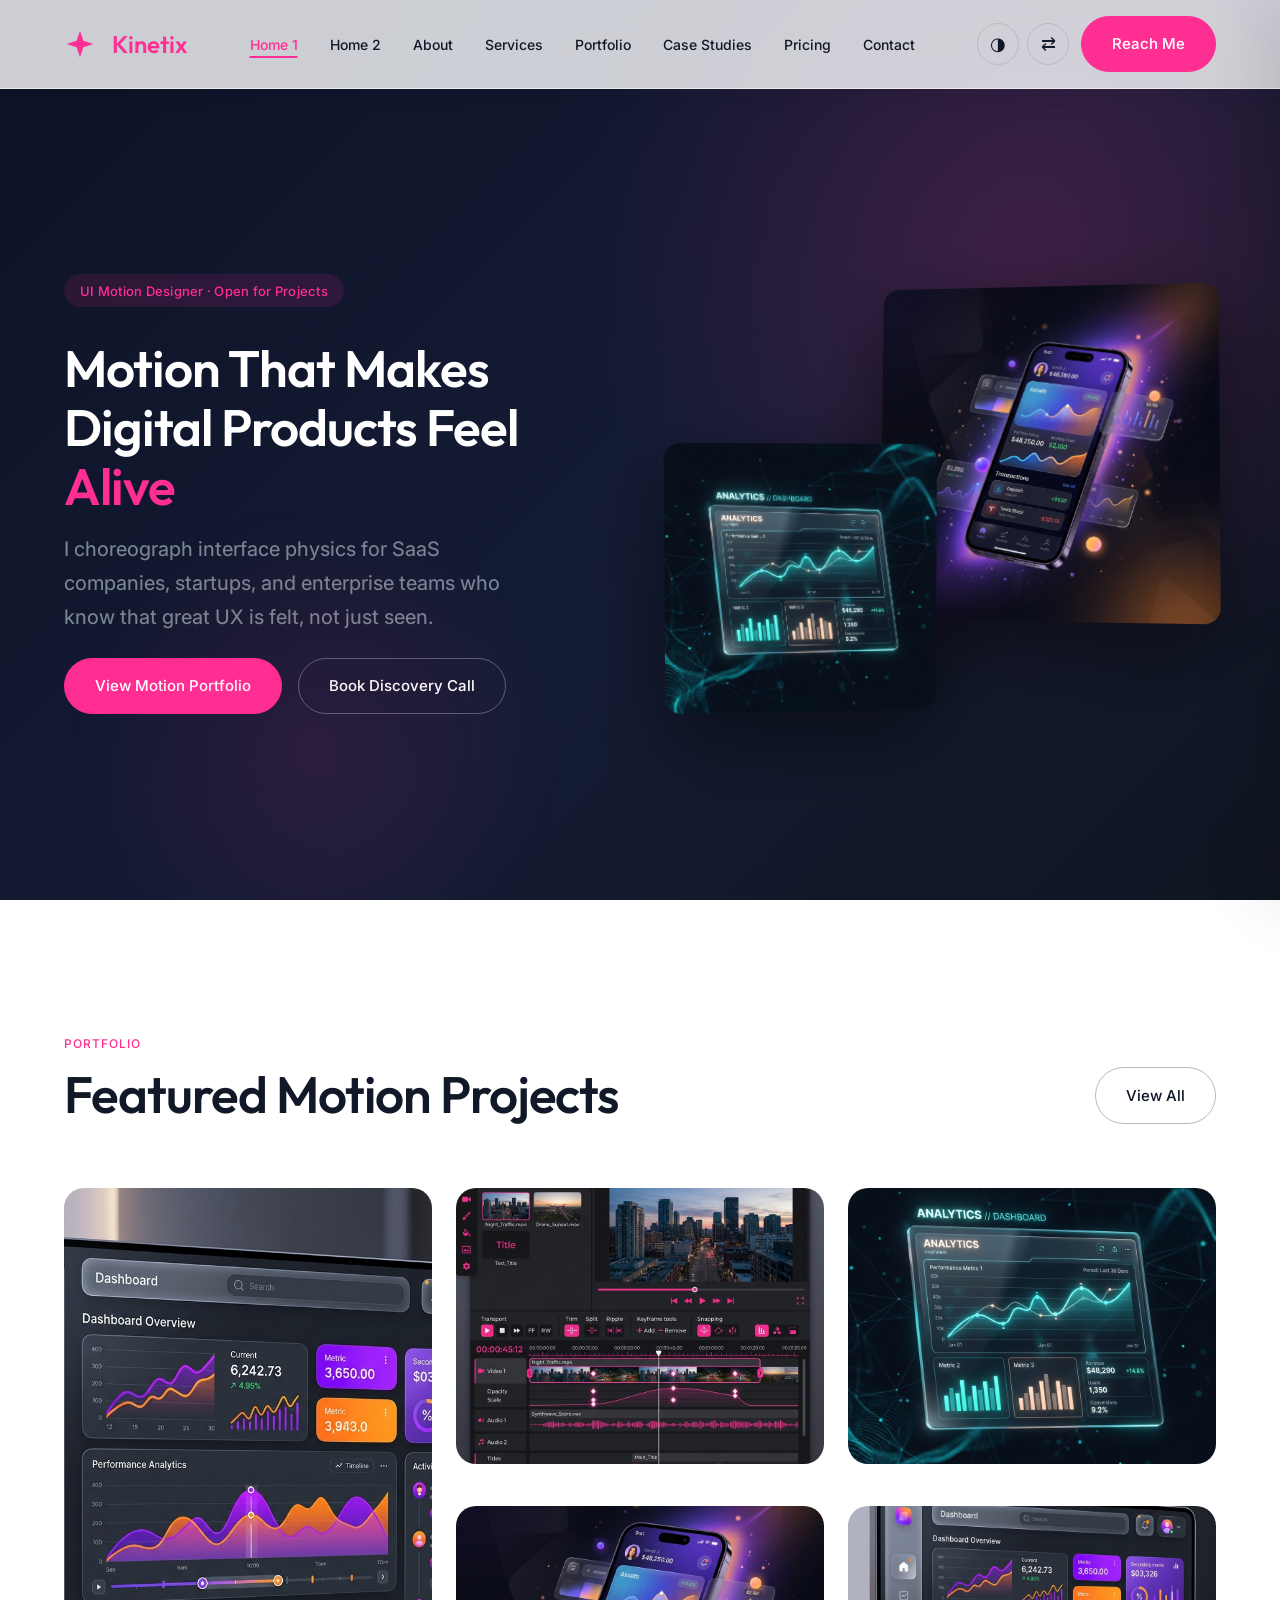
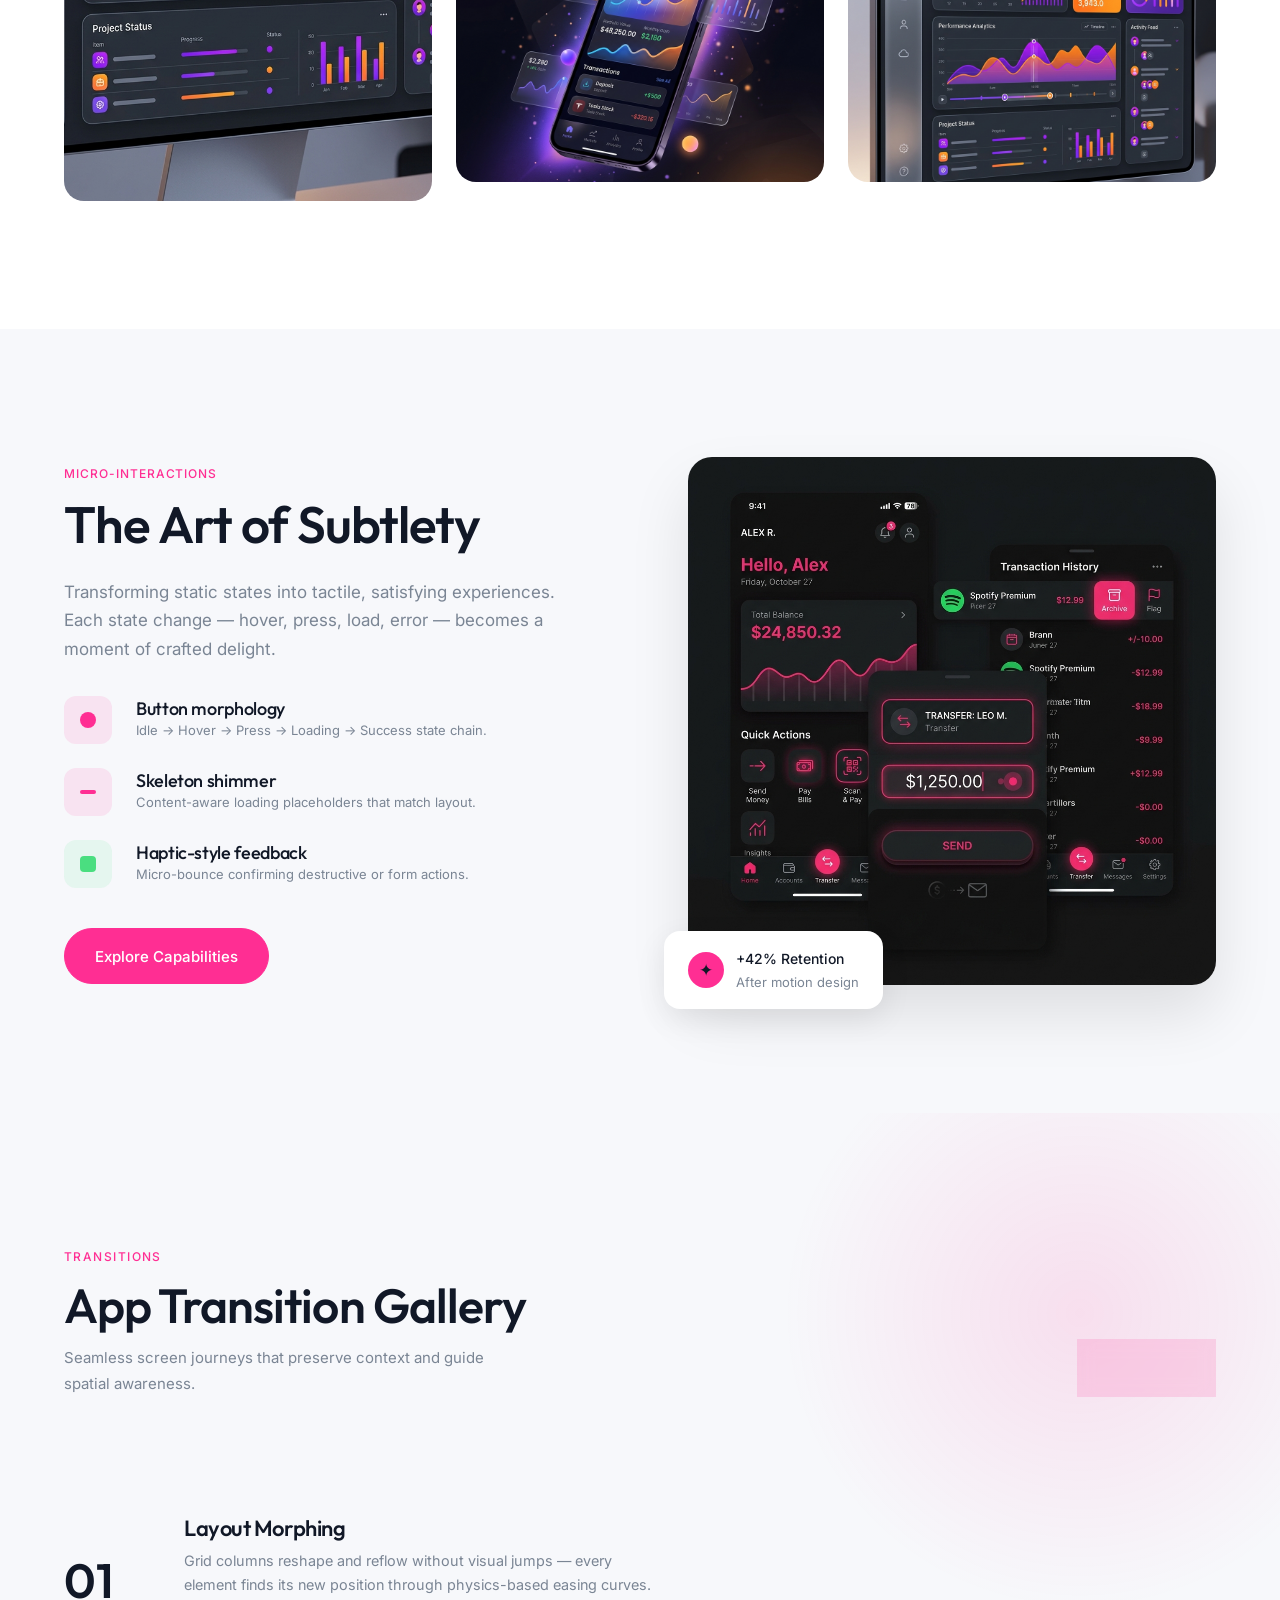
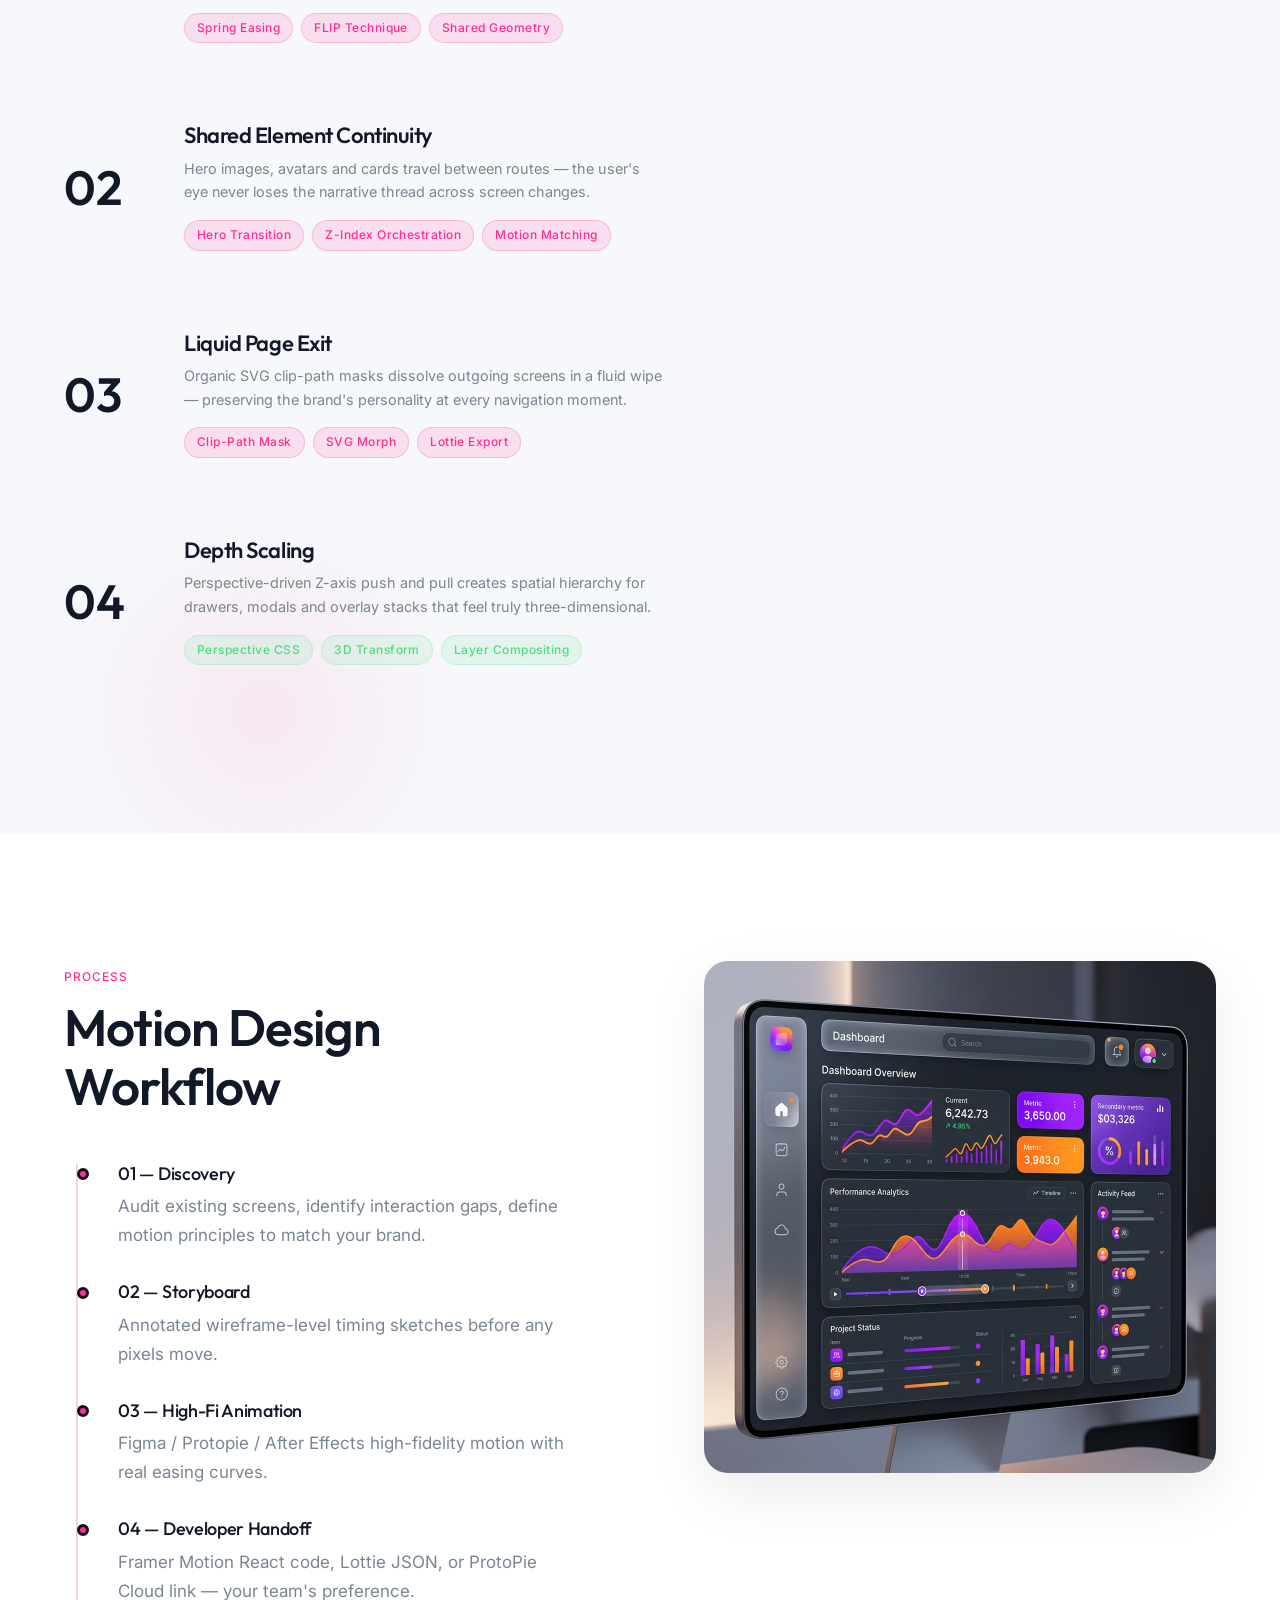
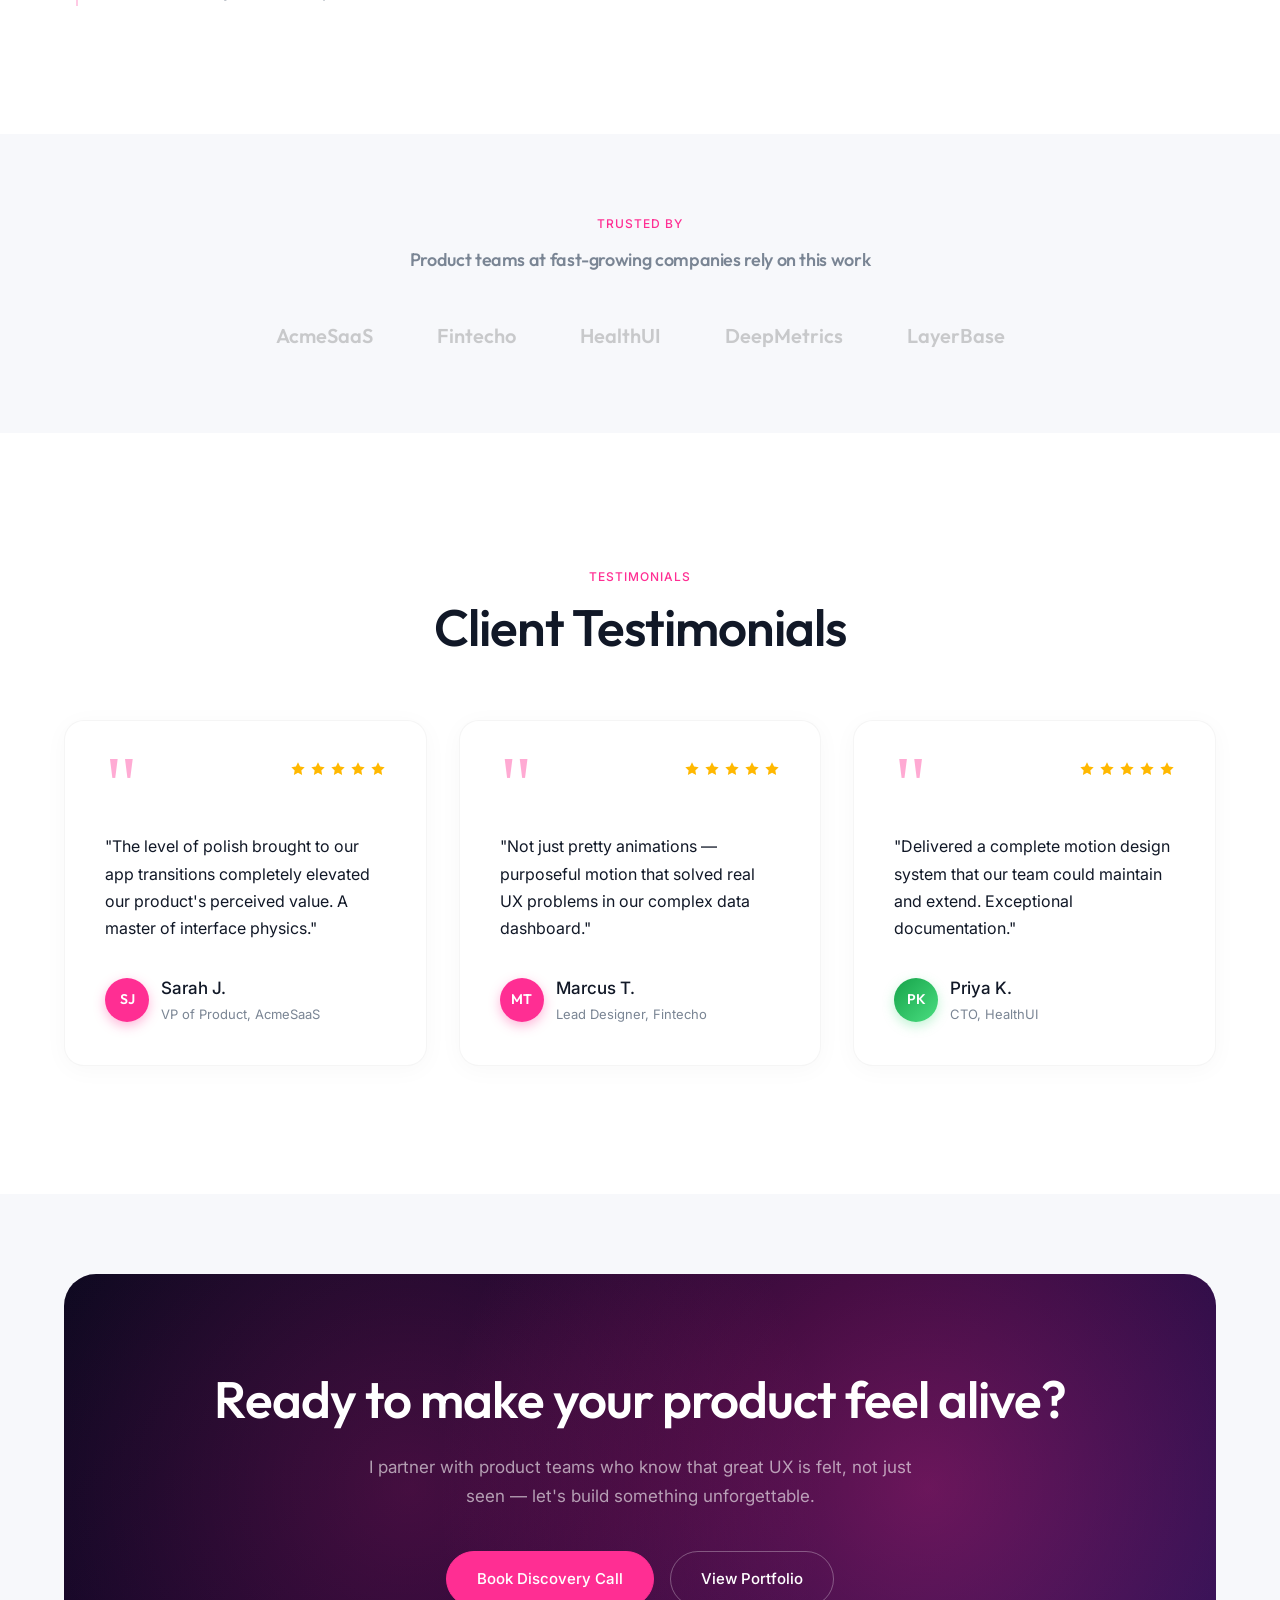
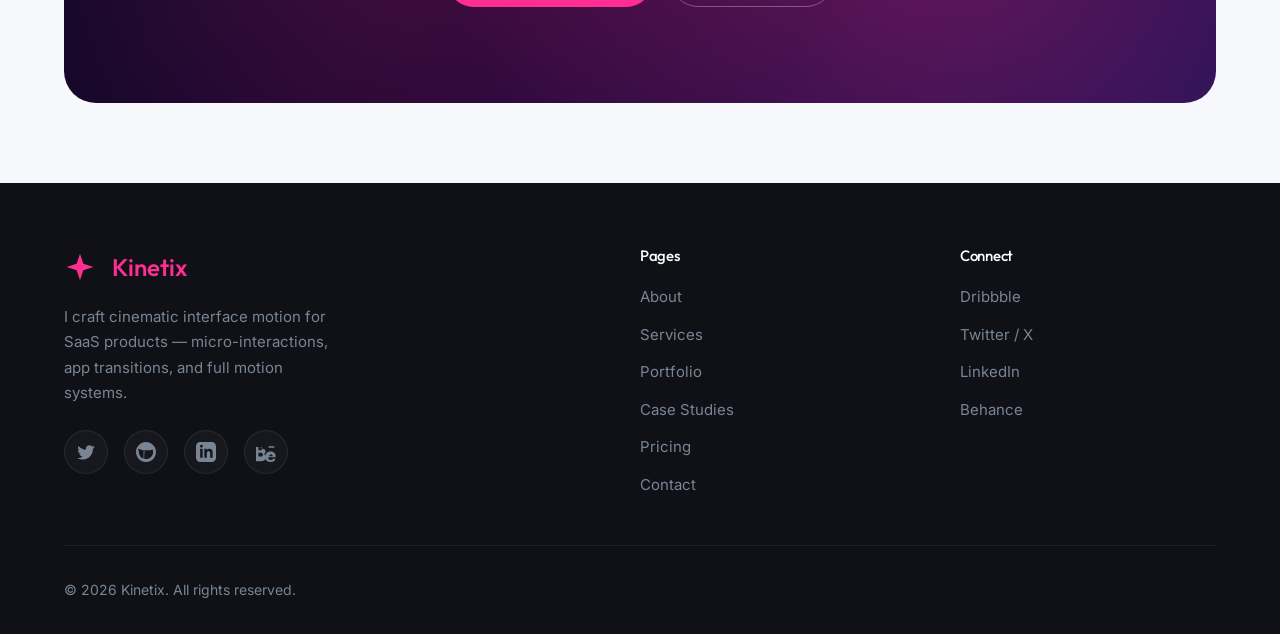
==== commit 9ce9382c: "1st commit" ====
--- a/index.html
+++ b/index.html
@@ -267,7 +267,7 @@
         <span class="label">Portfolio</span>
         <h2 style="margin-top:0.5rem;">Featured Motion Projects</h2>
       </div>
-      <a href="portfolio.html" class="btn btn-outline">View All →</a>
+      <a href="portfolio.html" class="btn btn-outline">View All</a>
     </div>
     <!-- Masonry-style 3-col layout, each unique height -->
     <div style="display:grid;grid-template-columns:repeat(3,1fr);grid-template-rows:auto auto;gap:1.5rem;">
@@ -354,7 +354,7 @@
         <h2 style="margin-top:0.5rem;font-size:clamp(2rem,4vw,3rem);">App Transition Gallery</h2>
         <p style="max-width:440px;margin-top:0.75rem;font-size:0.9375rem;">Seamless screen journeys that preserve context and guide spatial awareness.</p>
       </div>
-      <a href="portfolio.html" class="btn" style="background:rgba(255,46,147,0.15);color:#FF2E93;border:1px solid rgba(255,46,147,0.3);backdrop-filter:blur(8px);">Explore All →</a>
+      <a href="portfolio.html" class="btn" style="background:rgba(255,46,147,0.15);color:#FF2E93;border:1px solid rgba(255,46,147,0.3);backdrop-filter:blur(8px);">Explore All</a>
     </div>
 
     <!-- Transition rows -->
@@ -615,7 +615,16 @@
     </div>
     <div class="grid grid-3" style="align-items:stretch;">
       <div class="card reveal" style="margin-top:0;">
-        <span class="quote-mark">"</span>
+        <div style="display:flex; justify-content:space-between; align-items:flex-start; margin-bottom: 1.5rem;">
+          <span class="quote-mark" style="margin-bottom:0;">"</span>
+          <div style="display:flex; gap:0.25rem; color:#FFB800;">
+            <svg width="16" height="16" viewBox="0 0 24 24" fill="currentColor"><path d="M12 2l3.09 6.26L22 9.27l-5 4.87 1.18 6.88L12 17.77l-6.18 3.25L7 14.14 2 9.27l6.91-1.01L12 2z"/></svg>
+            <svg width="16" height="16" viewBox="0 0 24 24" fill="currentColor"><path d="M12 2l3.09 6.26L22 9.27l-5 4.87 1.18 6.88L12 17.77l-6.18 3.25L7 14.14 2 9.27l6.91-1.01L12 2z"/></svg>
+            <svg width="16" height="16" viewBox="0 0 24 24" fill="currentColor"><path d="M12 2l3.09 6.26L22 9.27l-5 4.87 1.18 6.88L12 17.77l-6.18 3.25L7 14.14 2 9.27l6.91-1.01L12 2z"/></svg>
+            <svg width="16" height="16" viewBox="0 0 24 24" fill="currentColor"><path d="M12 2l3.09 6.26L22 9.27l-5 4.87 1.18 6.88L12 17.77l-6.18 3.25L7 14.14 2 9.27l6.91-1.01L12 2z"/></svg>
+            <svg width="16" height="16" viewBox="0 0 24 24" fill="currentColor"><path d="M12 2l3.09 6.26L22 9.27l-5 4.87 1.18 6.88L12 17.77l-6.18 3.25L7 14.14 2 9.27l6.91-1.01L12 2z"/></svg>
+          </div>
+        </div>
         <p style="color:var(--primary);font-size:1rem;margin-bottom:2rem;">"The level of polish brought to our app transitions completely elevated our product's perceived value. A master of interface physics."</p>
         <div style="margin-top:auto;display:flex;align-items:center;gap:0.75rem;">
           <div style="width:44px;height:44px;border-radius:50%;background:linear-gradient(135deg,#FF2E93,#FF2E93);flex-shrink:0;display:flex;align-items:center;justify-content:center;font-family:'Outfit',sans-serif;font-weight:600;font-size:0.875rem;color:#fff;box-shadow:0 4px 12px rgba(255,46,147,0.35);">SJ</div>
@@ -623,7 +632,16 @@
         </div>
       </div>
       <div class="card reveal reveal-delay-1" style="margin-top:0;">
-        <span class="quote-mark">"</span>
+        <div style="display:flex; justify-content:space-between; align-items:flex-start; margin-bottom: 1.5rem;">
+          <span class="quote-mark" style="margin-bottom:0;">"</span>
+          <div style="display:flex; gap:0.25rem; color:#FFB800;">
+            <svg width="16" height="16" viewBox="0 0 24 24" fill="currentColor"><path d="M12 2l3.09 6.26L22 9.27l-5 4.87 1.18 6.88L12 17.77l-6.18 3.25L7 14.14 2 9.27l6.91-1.01L12 2z"/></svg>
+            <svg width="16" height="16" viewBox="0 0 24 24" fill="currentColor"><path d="M12 2l3.09 6.26L22 9.27l-5 4.87 1.18 6.88L12 17.77l-6.18 3.25L7 14.14 2 9.27l6.91-1.01L12 2z"/></svg>
+            <svg width="16" height="16" viewBox="0 0 24 24" fill="currentColor"><path d="M12 2l3.09 6.26L22 9.27l-5 4.87 1.18 6.88L12 17.77l-6.18 3.25L7 14.14 2 9.27l6.91-1.01L12 2z"/></svg>
+            <svg width="16" height="16" viewBox="0 0 24 24" fill="currentColor"><path d="M12 2l3.09 6.26L22 9.27l-5 4.87 1.18 6.88L12 17.77l-6.18 3.25L7 14.14 2 9.27l6.91-1.01L12 2z"/></svg>
+            <svg width="16" height="16" viewBox="0 0 24 24" fill="currentColor"><path d="M12 2l3.09 6.26L22 9.27l-5 4.87 1.18 6.88L12 17.77l-6.18 3.25L7 14.14 2 9.27l6.91-1.01L12 2z"/></svg>
+          </div>
+        </div>
         <p style="color:var(--primary);font-size:1rem;margin-bottom:2rem;">"Not just pretty animations — purposeful motion that solved real UX problems in our complex data dashboard."</p>
         <div style="margin-top:auto;display:flex;align-items:center;gap:0.75rem;">
           <div style="width:44px;height:44px;border-radius:50%;background:linear-gradient(135deg,#FF2E93,#FF2E93);flex-shrink:0;display:flex;align-items:center;justify-content:center;font-family:'Outfit',sans-serif;font-weight:600;font-size:0.875rem;color:#fff;box-shadow:0 4px 12px rgba(255,46,147,0.35);">MT</div>
@@ -631,7 +649,16 @@
         </div>
       </div>
       <div class="card reveal reveal-delay-2" style="margin-top:0;">
-        <span class="quote-mark">"</span>
+        <div style="display:flex; justify-content:space-between; align-items:flex-start; margin-bottom: 1.5rem;">
+          <span class="quote-mark" style="margin-bottom:0;">"</span>
+          <div style="display:flex; gap:0.25rem; color:#FFB800;">
+            <svg width="16" height="16" viewBox="0 0 24 24" fill="currentColor"><path d="M12 2l3.09 6.26L22 9.27l-5 4.87 1.18 6.88L12 17.77l-6.18 3.25L7 14.14 2 9.27l6.91-1.01L12 2z"/></svg>
+            <svg width="16" height="16" viewBox="0 0 24 24" fill="currentColor"><path d="M12 2l3.09 6.26L22 9.27l-5 4.87 1.18 6.88L12 17.77l-6.18 3.25L7 14.14 2 9.27l6.91-1.01L12 2z"/></svg>
+            <svg width="16" height="16" viewBox="0 0 24 24" fill="currentColor"><path d="M12 2l3.09 6.26L22 9.27l-5 4.87 1.18 6.88L12 17.77l-6.18 3.25L7 14.14 2 9.27l6.91-1.01L12 2z"/></svg>
+            <svg width="16" height="16" viewBox="0 0 24 24" fill="currentColor"><path d="M12 2l3.09 6.26L22 9.27l-5 4.87 1.18 6.88L12 17.77l-6.18 3.25L7 14.14 2 9.27l6.91-1.01L12 2z"/></svg>
+            <svg width="16" height="16" viewBox="0 0 24 24" fill="currentColor"><path d="M12 2l3.09 6.26L22 9.27l-5 4.87 1.18 6.88L12 17.77l-6.18 3.25L7 14.14 2 9.27l6.91-1.01L12 2z"/></svg>
+          </div>
+        </div>
         <p style="color:var(--primary);font-size:1rem;margin-bottom:2rem;">"Delivered a complete motion design system that our team could maintain and extend. Exceptional documentation."</p>
         <div style="margin-top:auto;display:flex;align-items:center;gap:0.75rem;">
           <div style="width:44px;height:44px;border-radius:50%;background:linear-gradient(135deg,#16a34a,#4ADE80);flex-shrink:0;display:flex;align-items:center;justify-content:center;font-family:'Outfit',sans-serif;font-weight:600;font-size:0.875rem;color:#fff;box-shadow:0 4px 12px rgba(74,222,128,0.35);">PK</div>
@@ -665,7 +692,7 @@
   <div class="container">
     <div class="footer-grid">
       <div>
-        <div class="logo" style="color:var(--brand);margin-bottom:1rem;"><svg class="logo-icon" viewBox="0 0 24 24" fill="none" xmlns="http://www.w3.org/2000/svg"><path d="M12 2L14.5 9.5L22 12L14.5 14.5L12 22L9.5 14.5L2 12L9.5 9.5L12 2Z" fill="var(--brand)" /></svg>Kinetix</div>
+        <a href="index.html" class="logo" style="color:var(--brand);margin-bottom:1rem;"><svg class="logo-icon" viewBox="0 0 24 24" fill="none" xmlns="http://www.w3.org/2000/svg"><path d="M12 2L14.5 9.5L22 12L14.5 14.5L12 22L9.5 14.5L2 12L9.5 9.5L12 2Z" fill="var(--brand)" /></svg>Kinetix</a>
         <p style="max-width:280px;font-size:0.9375rem;">I craft cinematic interface motion for SaaS products — micro-interactions, app transitions, and full motion systems.</p>
         <div class="social-icons" >
           <a href="#" class="social-icon" aria-label="Twitter" ><svg width="20" height="20" viewBox="0 0 24 24" fill="currentColor"><path d="M22.46 6c-.77.35-1.6.58-2.46.69.88-.53 1.56-1.37 1.88-2.38-.83.5-1.75.85-2.72 1.05C18.37 4.5 17.26 4 16 4c-2.35 0-4.27 1.92-4.27 4.29 0 .34.04.67.11.98C8.28 9.09 5.11 7.38 3 4.79c-.37.63-.58 1.37-.58 2.15 0 1.49.75 2.81 1.91 3.56-.71 0-1.37-.2-1.95-.5v.05c0 2.08 1.48 3.82 3.44 4.21a4.22 4.22 0 0 1-1.93.07 4.28 4.28 0 0 0 4 2.98 8.521 8.521 0 0 1-5.33 1.84c-.34 0-.68-.02-1.02-.06C3.44 20.29 5.7 21 8.12 21 16 21 20.33 14.46 20.33 8.79c0-.19 0-.37-.01-.56.84-.6 1.56-1.36 2.14-2.23z"/></svg></a>
@@ -757,4 +784,4 @@
 </script>
 
 </body>
-</html>+</html>
--- a/assets/css/style.css
+++ b/assets/css/style.css
@@ -226,6 +226,12 @@
   align-items: center;
   gap: 0.5rem;
   flex-shrink: 0;
+  text-decoration: none;
+  transition: opacity var(--dur-fast) var(--ease-out), transform var(--dur-fast) var(--ease-out);
+}
+.logo:hover {
+  opacity: 0.85;
+  transform: translateY(-1px);
 }
 .logo-icon { width: 32px; height: 32px; margin-right: 0.5rem; flex-shrink: 0; }
 
--- a/assets/css/rtl.css
+++ b/assets/css/rtl.css
@@ -2,10 +2,10 @@
 [dir="rtl"] body { text-align: right; }
 
 [dir="rtl"] .navbar {
-  flex-direction: row-reverse;
+  /* Removed row-reverse to allow native RTL flexbox */
 }
-[dir="rtl"] .nav-links { flex-direction: row-reverse; }
-[dir="rtl"] .nav-actions { flex-direction: row-reverse; }
+[dir="rtl"] .nav-links { /* removed */ }
+[dir="rtl"] .nav-actions { /* removed */ }
 
 [dir="rtl"] .offcanvas {
   right: auto;
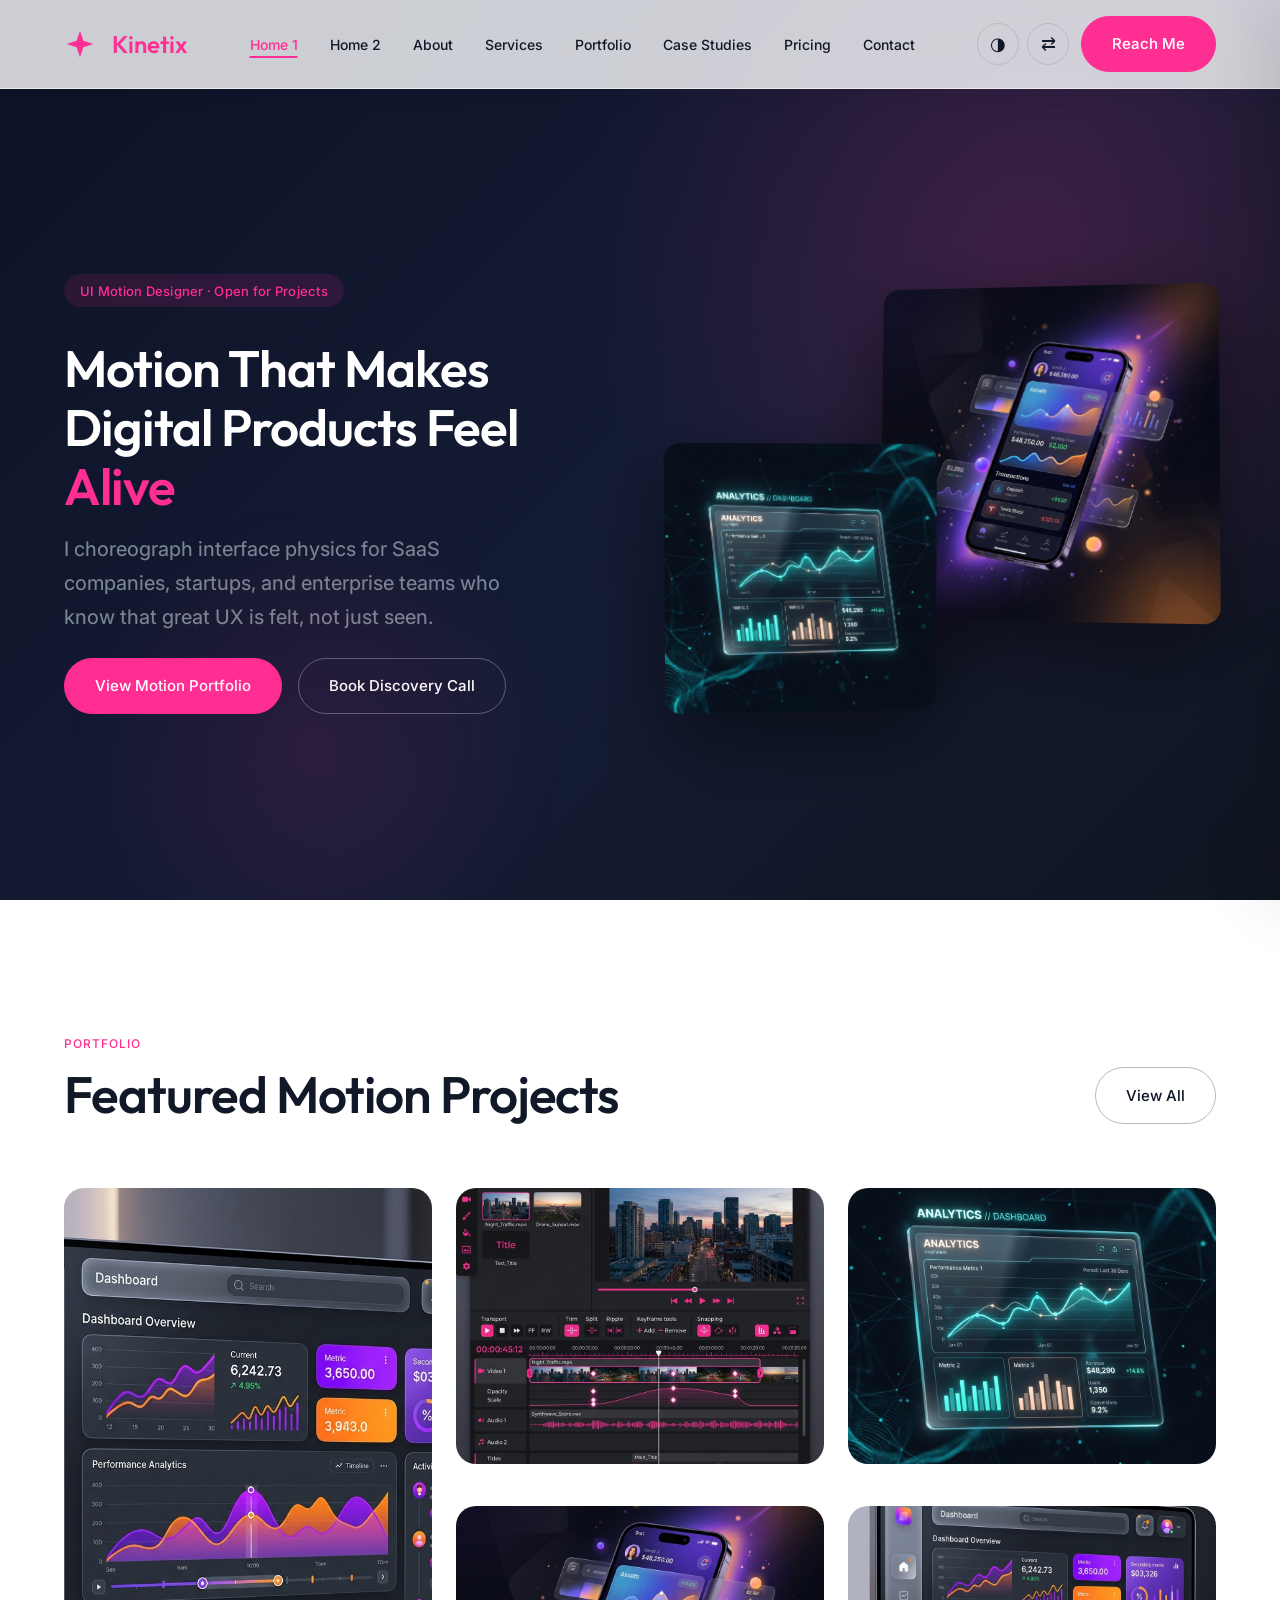
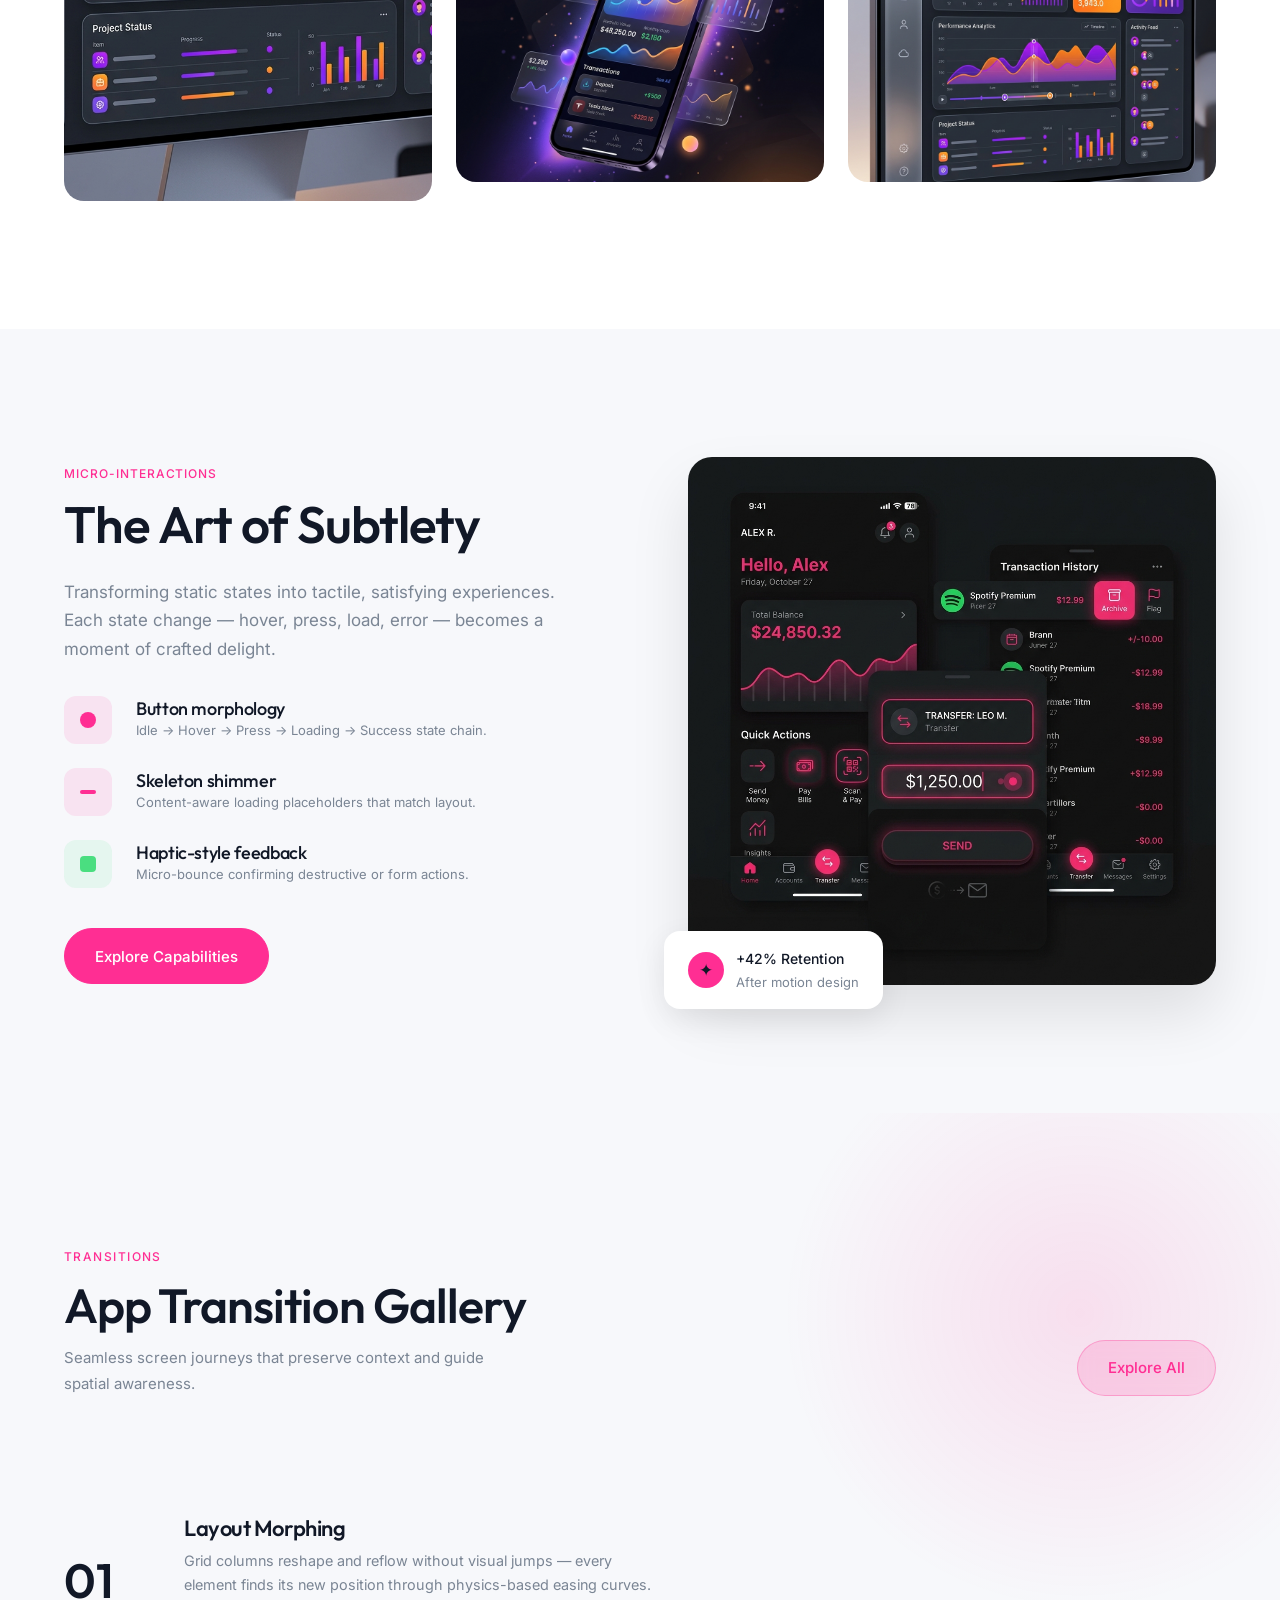
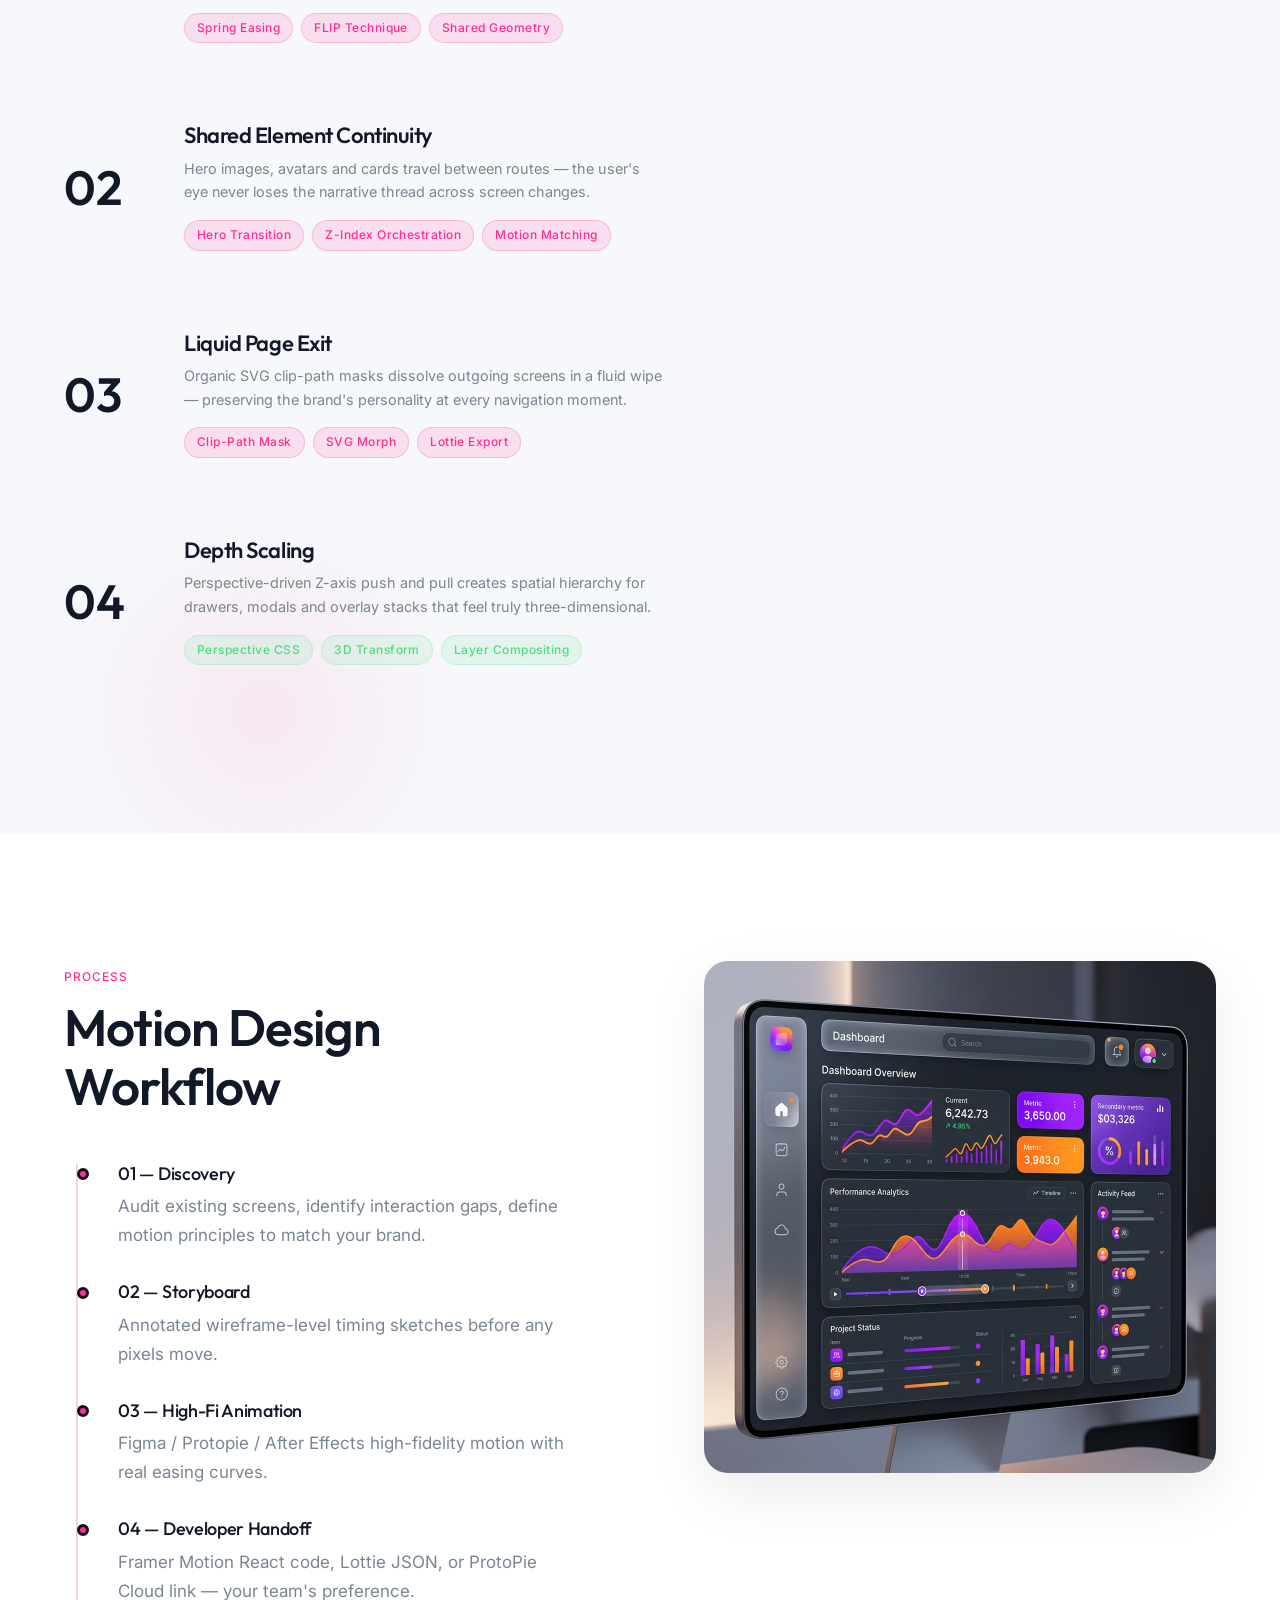
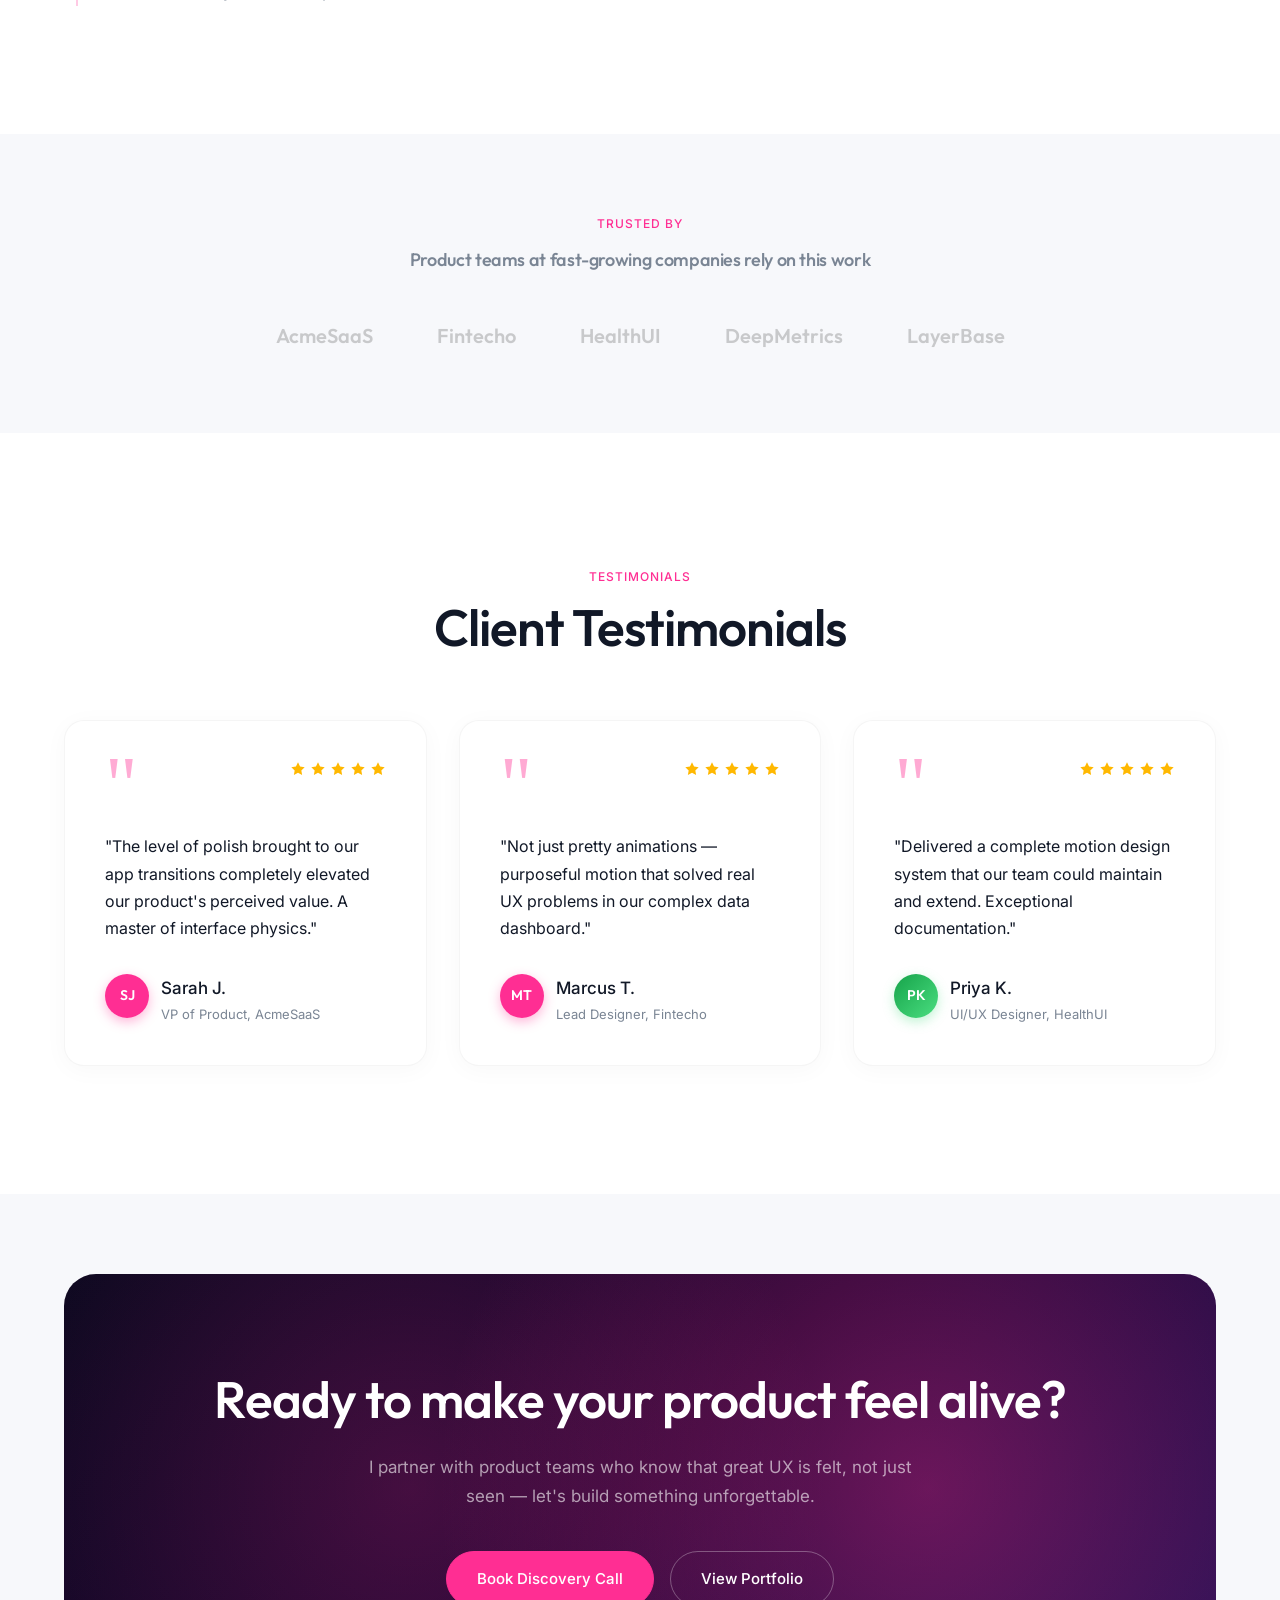
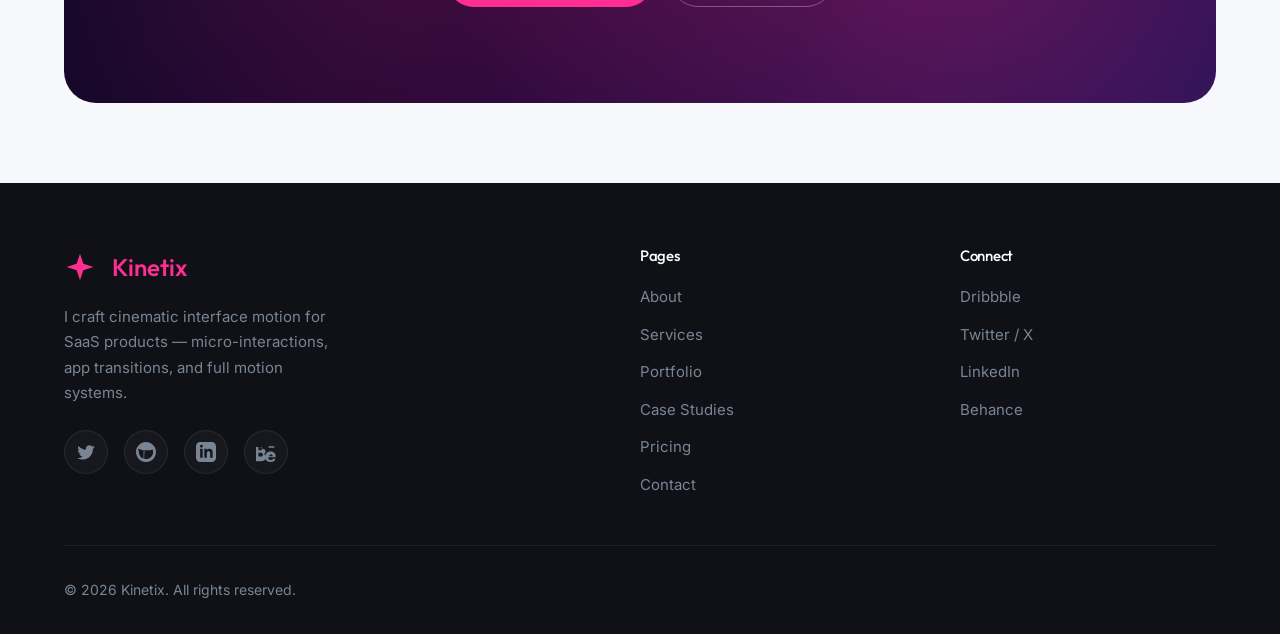
==== commit 0d97b335: "3rdcommit" ====
--- a/index.html
+++ b/index.html
@@ -626,7 +626,7 @@
           </div>
         </div>
         <p style="color:var(--primary);font-size:1rem;margin-bottom:2rem;">"The level of polish brought to our app transitions completely elevated our product's perceived value. A master of interface physics."</p>
-        <div style="margin-top:auto;display:flex;align-items:center;gap:0.75rem;">
+        <div style="margin-top:auto;display:flex;align-items:flex-start;gap:0.75rem;">
           <div style="width:44px;height:44px;border-radius:50%;background:linear-gradient(135deg,#FF2E93,#FF2E93);flex-shrink:0;display:flex;align-items:center;justify-content:center;font-family:'Outfit',sans-serif;font-weight:600;font-size:0.875rem;color:#fff;box-shadow:0 4px 12px rgba(255,46,147,0.35);">SJ</div>
           <div><div style="font-weight:500;">Sarah J.</div><div class="caption">VP of Product, AcmeSaaS</div></div>
         </div>
@@ -643,7 +643,7 @@
           </div>
         </div>
         <p style="color:var(--primary);font-size:1rem;margin-bottom:2rem;">"Not just pretty animations — purposeful motion that solved real UX problems in our complex data dashboard."</p>
-        <div style="margin-top:auto;display:flex;align-items:center;gap:0.75rem;">
+        <div style="margin-top:auto;display:flex;align-items:flex-start;gap:0.75rem;">
           <div style="width:44px;height:44px;border-radius:50%;background:linear-gradient(135deg,#FF2E93,#FF2E93);flex-shrink:0;display:flex;align-items:center;justify-content:center;font-family:'Outfit',sans-serif;font-weight:600;font-size:0.875rem;color:#fff;box-shadow:0 4px 12px rgba(255,46,147,0.35);">MT</div>
           <div><div style="font-weight:500;">Marcus T.</div><div class="caption">Lead Designer, Fintecho</div></div>
         </div>
@@ -660,9 +660,9 @@
           </div>
         </div>
         <p style="color:var(--primary);font-size:1rem;margin-bottom:2rem;">"Delivered a complete motion design system that our team could maintain and extend. Exceptional documentation."</p>
-        <div style="margin-top:auto;display:flex;align-items:center;gap:0.75rem;">
+        <div style="margin-top:auto;display:flex;align-items:flex-start;gap:0.75rem;">
           <div style="width:44px;height:44px;border-radius:50%;background:linear-gradient(135deg,#16a34a,#4ADE80);flex-shrink:0;display:flex;align-items:center;justify-content:center;font-family:'Outfit',sans-serif;font-weight:600;font-size:0.875rem;color:#fff;box-shadow:0 4px 12px rgba(74,222,128,0.35);">PK</div>
-          <div><div style="font-weight:500;">Priya K.</div><div class="caption">CTO, HealthUI</div></div>
+          <div><div style="font-weight:500;">Priya K.</div><div class="caption">UI/UX Designer, HealthUI</div></div>
         </div>
       </div>
     </div>
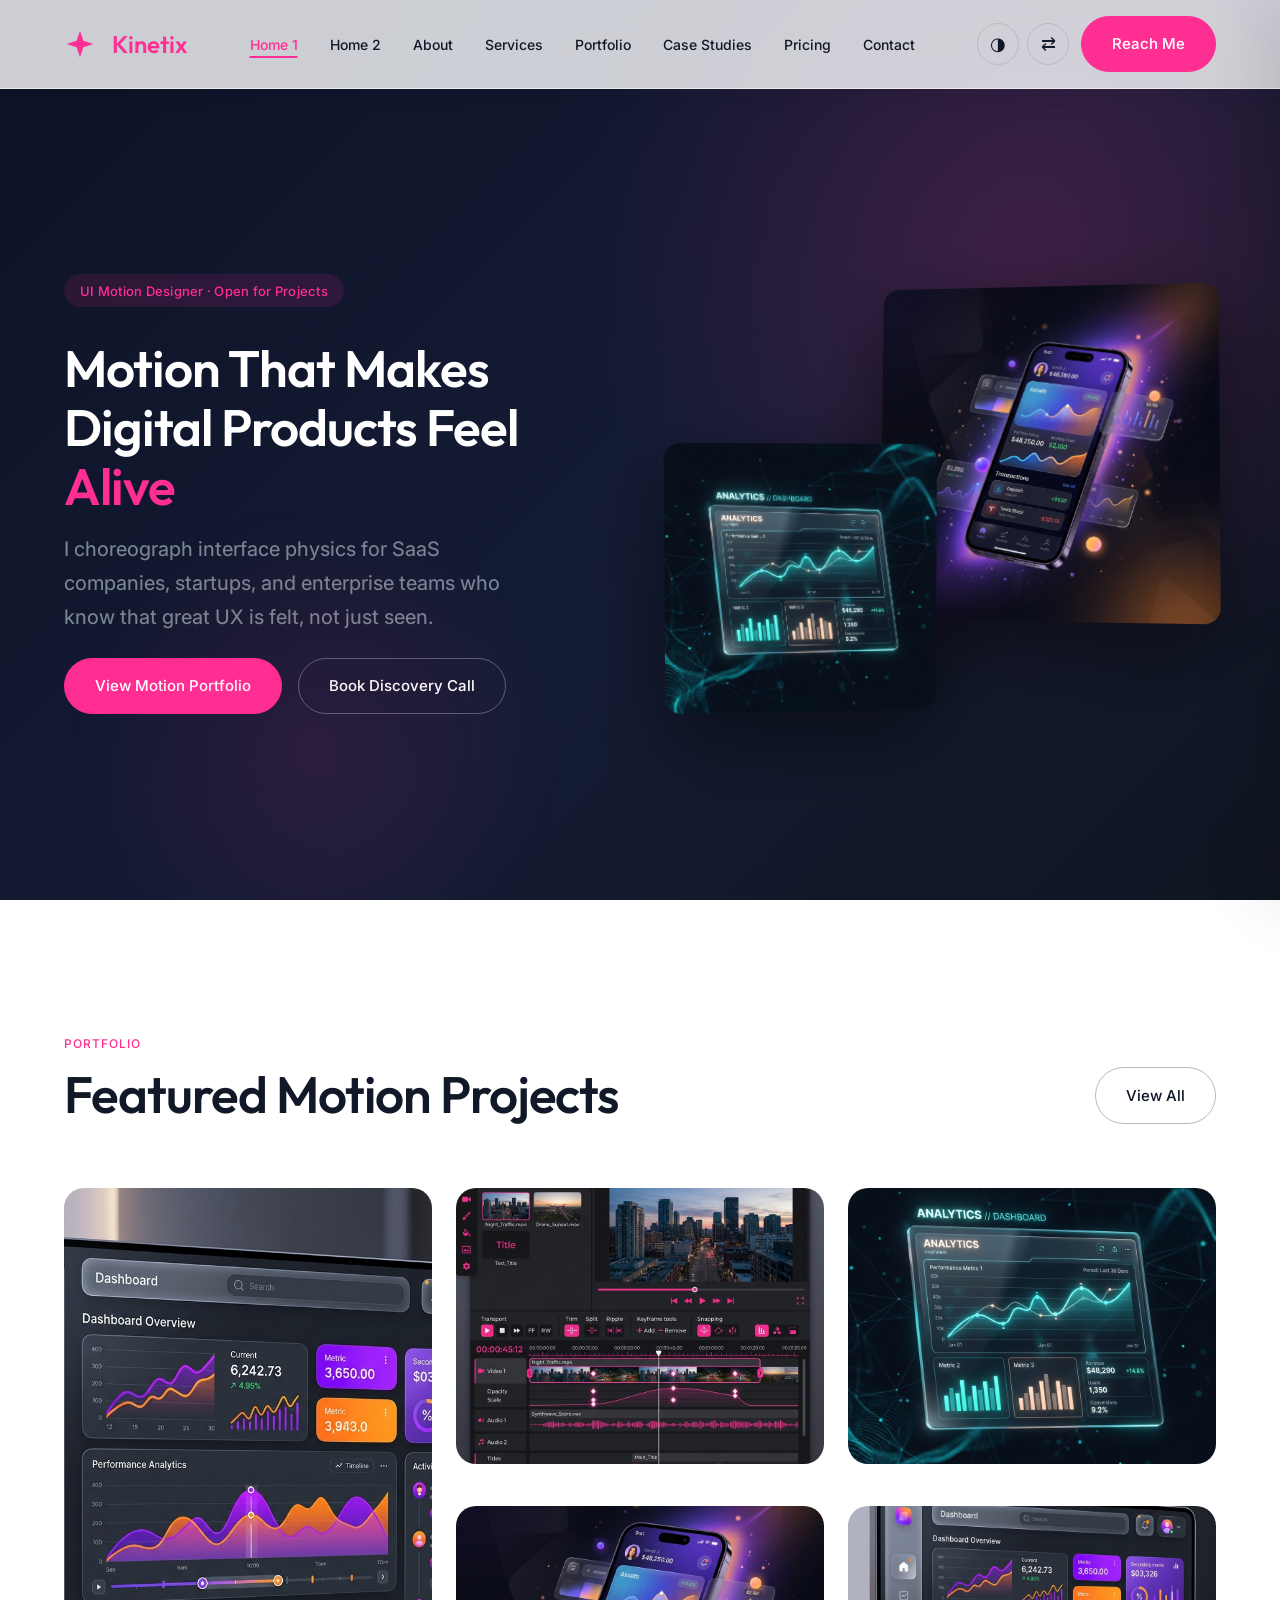
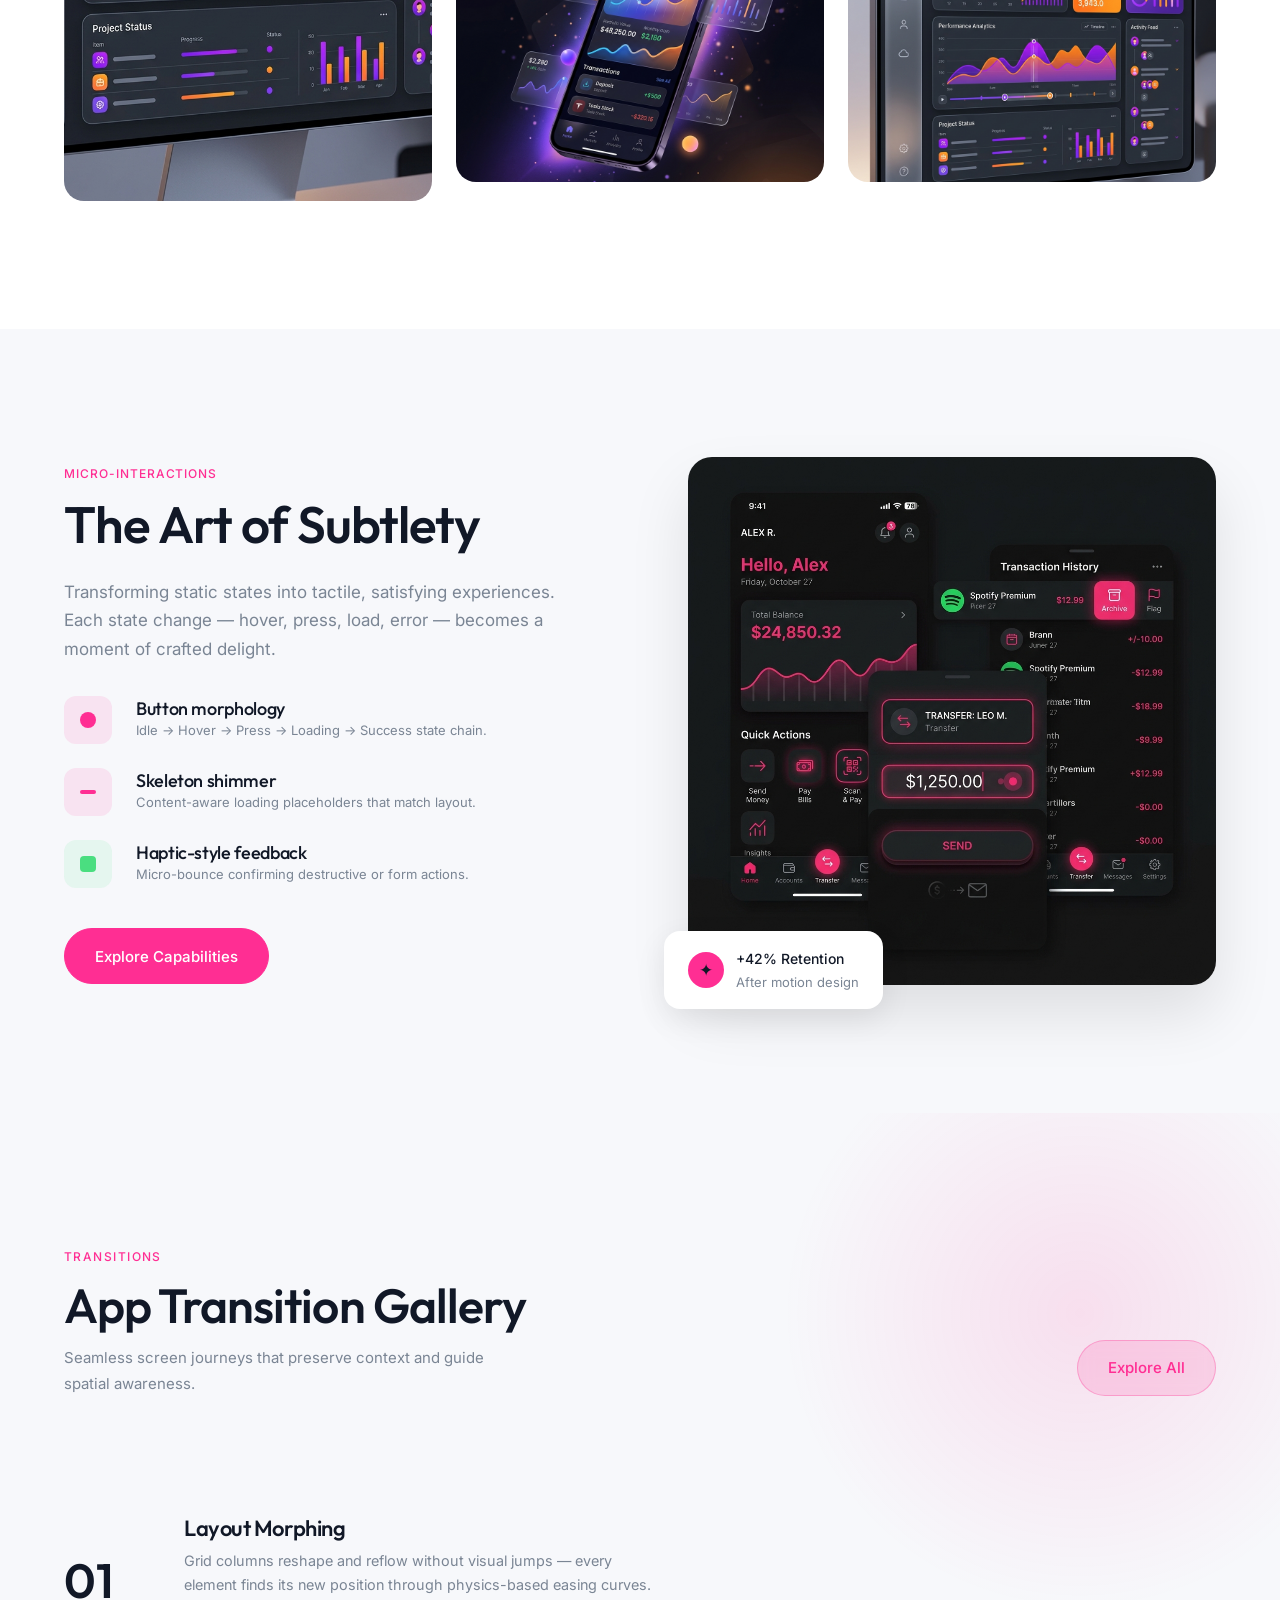
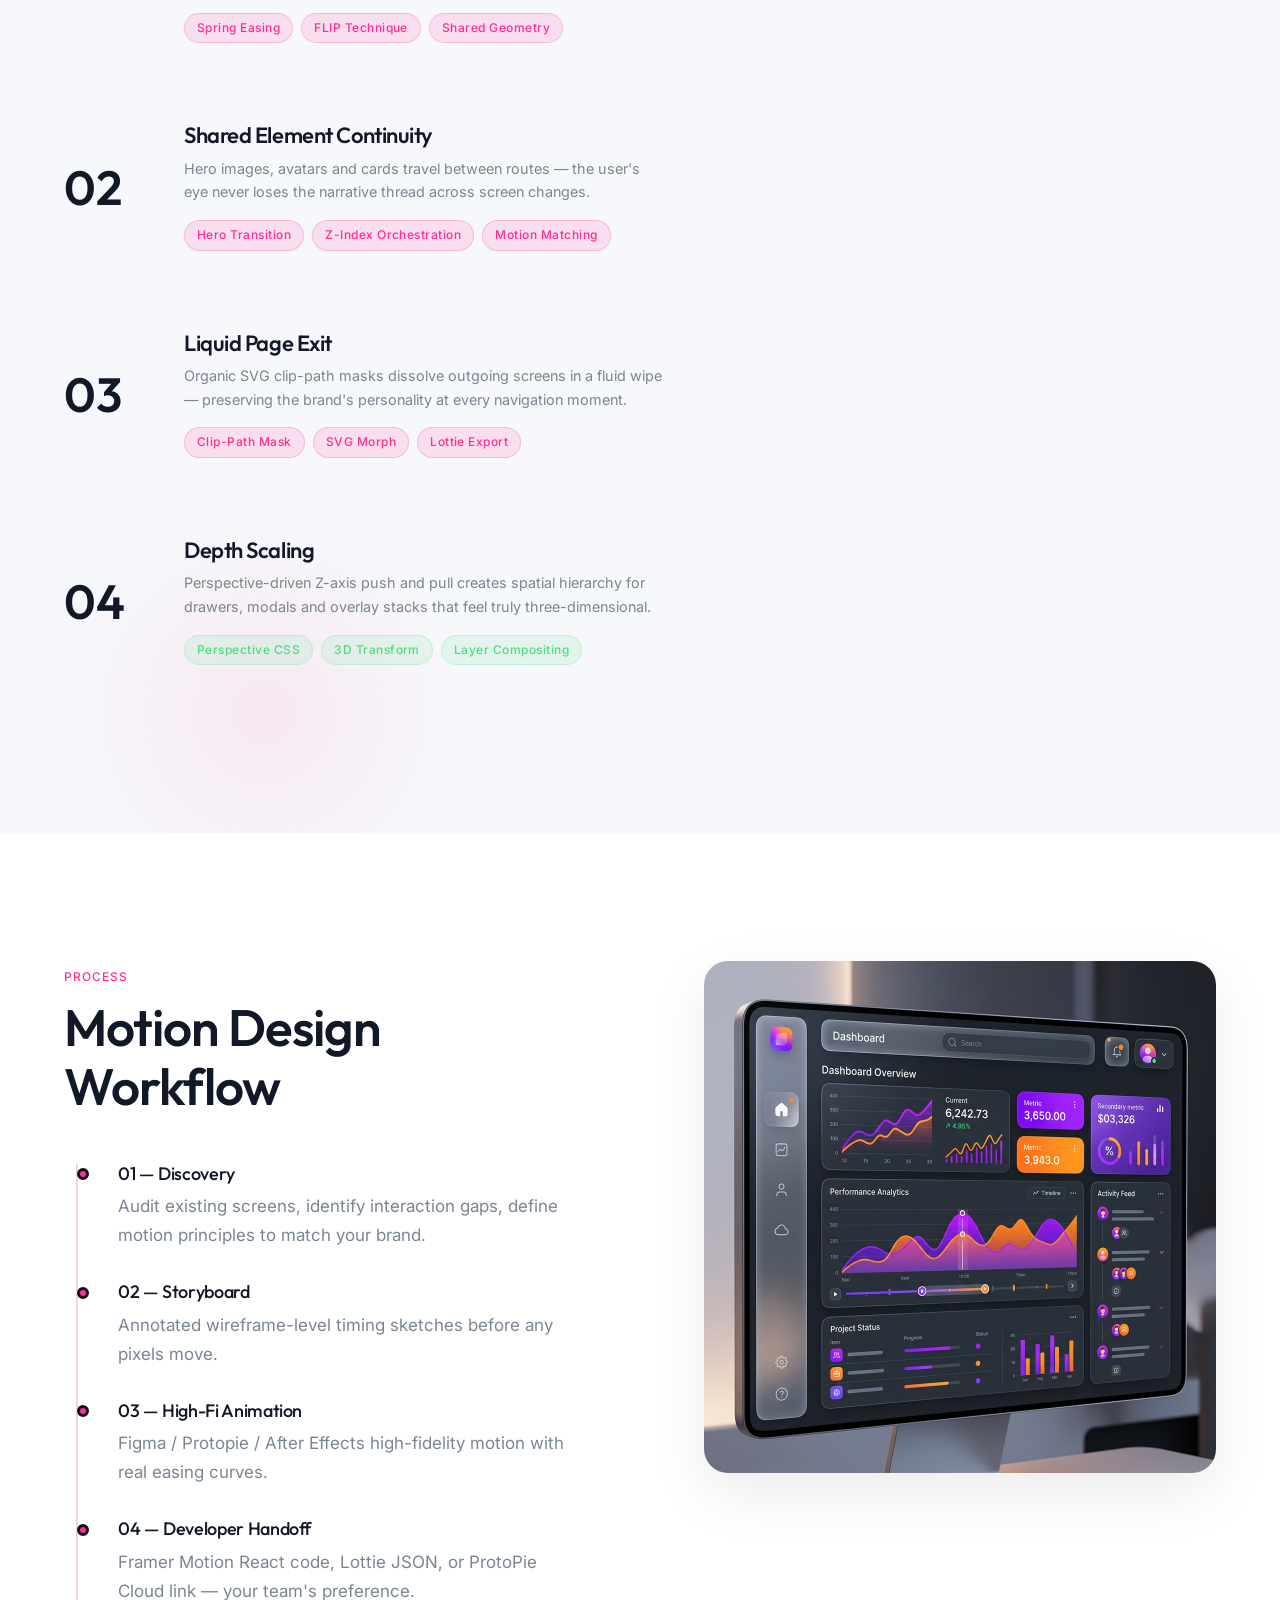
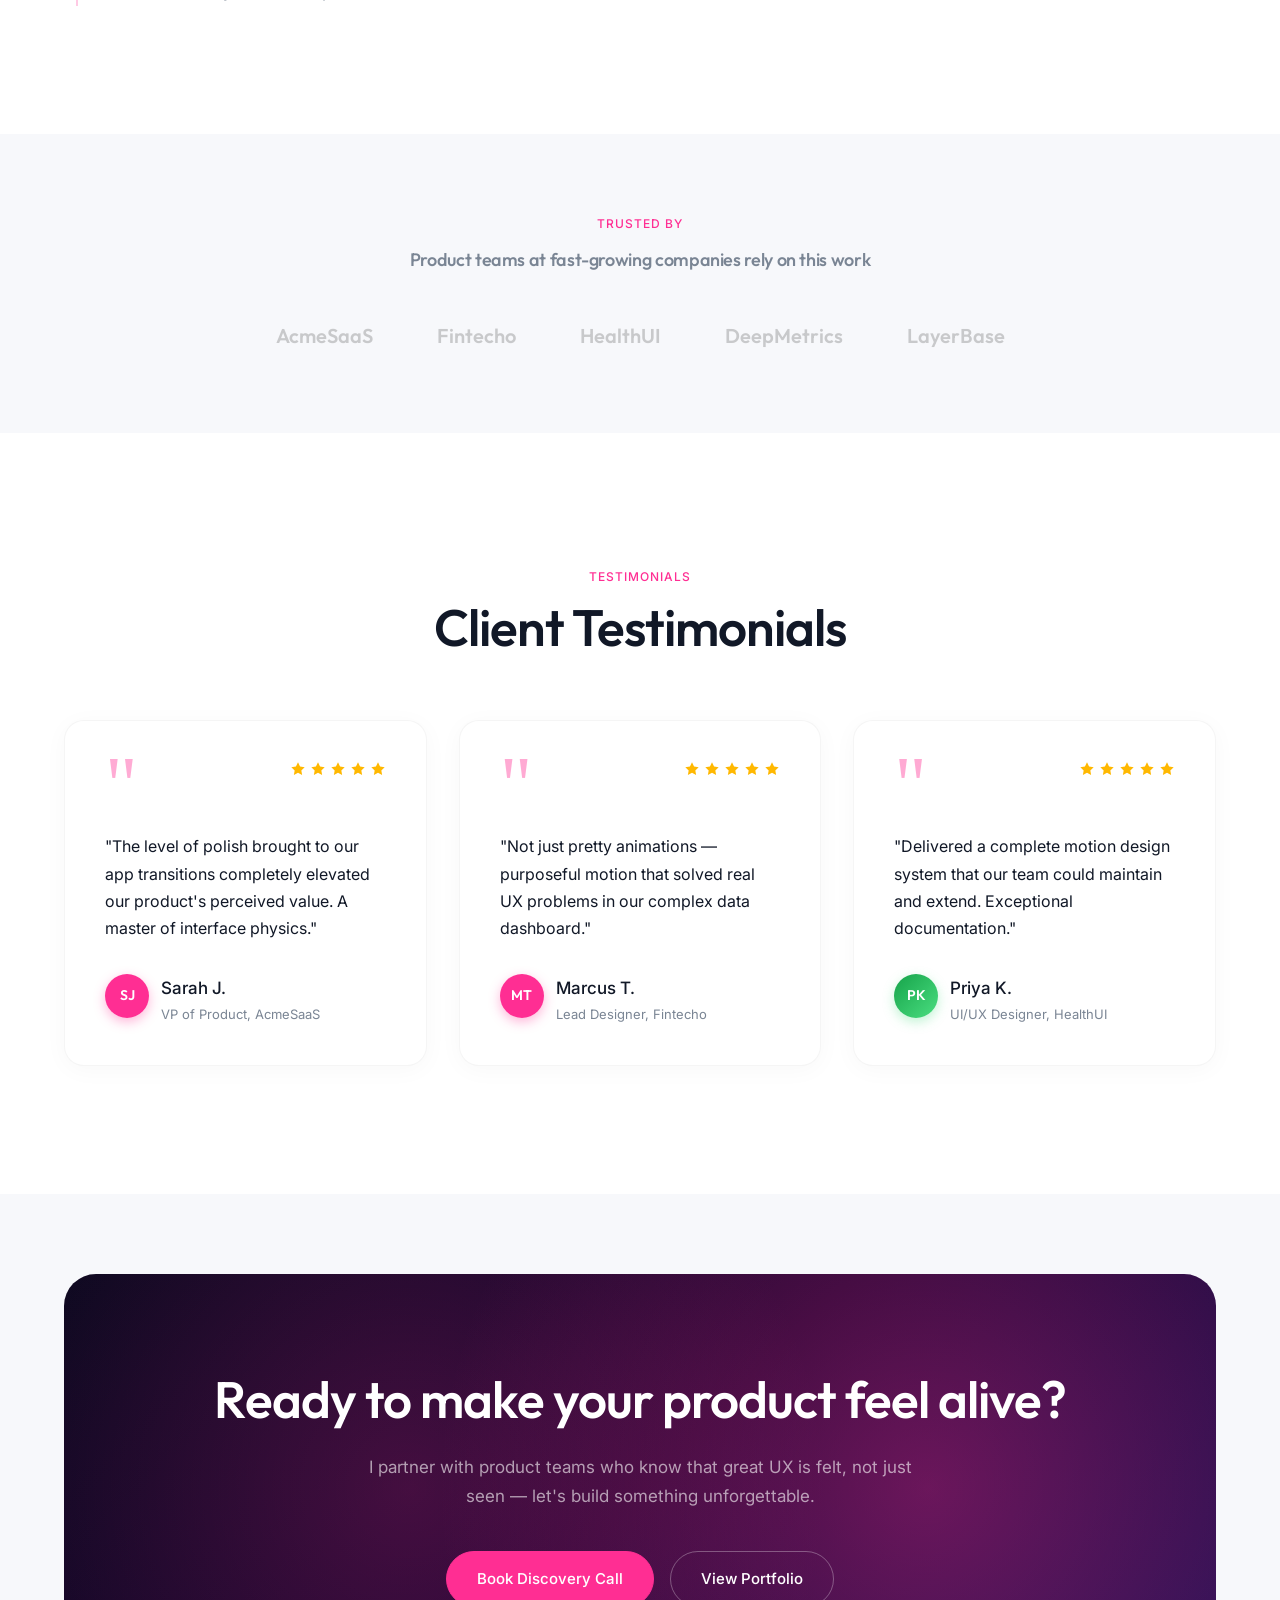
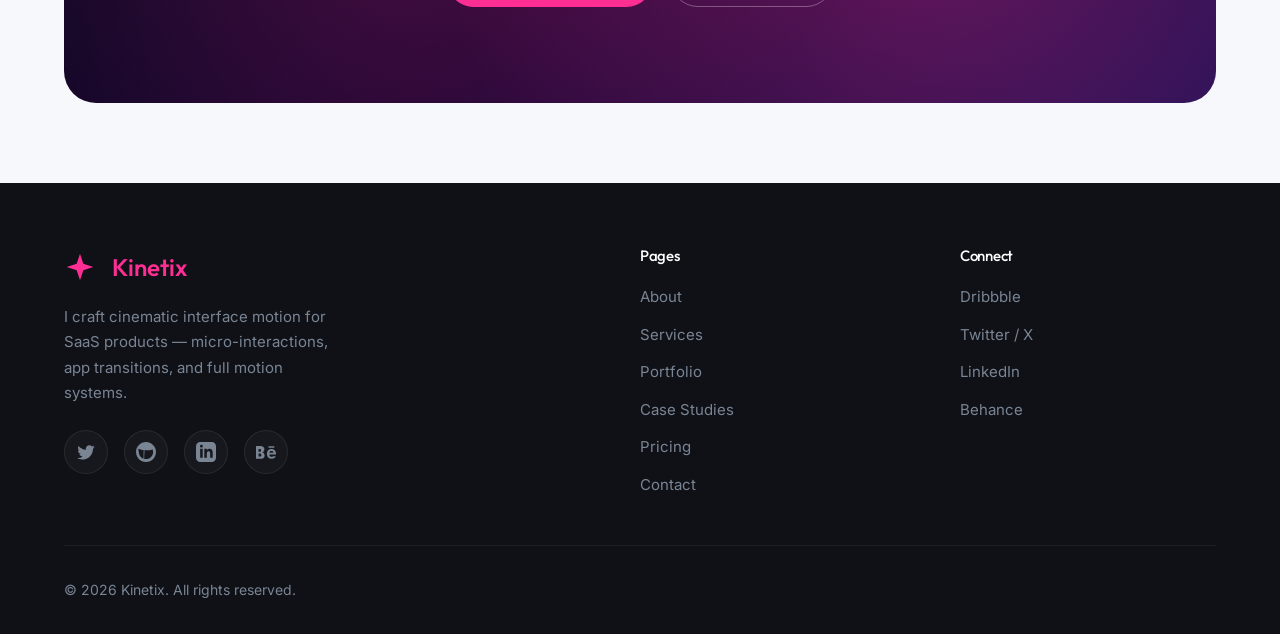
==== commit 446415cf: "5th commit" ====
--- a/index.html
+++ b/index.html
@@ -698,7 +698,7 @@
           <a href="#" class="social-icon" aria-label="Twitter" ><svg width="20" height="20" viewBox="0 0 24 24" fill="currentColor"><path d="M22.46 6c-.77.35-1.6.58-2.46.69.88-.53 1.56-1.37 1.88-2.38-.83.5-1.75.85-2.72 1.05C18.37 4.5 17.26 4 16 4c-2.35 0-4.27 1.92-4.27 4.29 0 .34.04.67.11.98C8.28 9.09 5.11 7.38 3 4.79c-.37.63-.58 1.37-.58 2.15 0 1.49.75 2.81 1.91 3.56-.71 0-1.37-.2-1.95-.5v.05c0 2.08 1.48 3.82 3.44 4.21a4.22 4.22 0 0 1-1.93.07 4.28 4.28 0 0 0 4 2.98 8.521 8.521 0 0 1-5.33 1.84c-.34 0-.68-.02-1.02-.06C3.44 20.29 5.7 21 8.12 21 16 21 20.33 14.46 20.33 8.79c0-.19 0-.37-.01-.56.84-.6 1.56-1.36 2.14-2.23z"/></svg></a>
           <a href="#" class="social-icon" aria-label="Dribbble" ><svg width="20" height="20" viewBox="0 0 24 24" fill="currentColor"><path d="M12 24C5.385 24 0 18.615 0 12S5.385 0 12 0s12 5.385 12 12-5.385 12-12 12zm8.56-12c0-1.08-.22-2.12-.6-3.09-2.06.66-4.52 1.02-7.16 1.02-1.22 0-2.43-.09-3.62-.26C9.17 12.87 9 16.29 9 20c.95.34 1.96.53 3 .53 4.72 0 8.56-3.83 8.56-8.53zm-10.74 8.2c0-3.64.18-6.93.5-9.98-2.67-.32-5.18-1.03-7.39-2.01A8.527 8.527 0 0 0 3.44 12c0 4.29 3.14 7.84 7.21 8.42l-.12-.01-.01-.01.03-.01..."/></svg></a>
           <a href="#" class="social-icon" aria-label="LinkedIn" ><svg width="20" height="20" viewBox="0 0 24 24" fill="currentColor"><path d="M19 0h-14c-2.761 0-5 2.239-5 5v14c0 2.761 2.239 5 5 5h14c2.762 0 5-2.239 5-5v-14c0-2.761-2.238-5-5-5zm-11 19h-3v-11h3v11zm-1.5-12.268c-.966 0-1.75-.79-1.75-1.764s.784-1.764 1.75-1.764 1.75.79 1.75 1.764-.783 1.764-1.75 1.764zm13.5 12.268h-3v-5.604c0-3.368-4-3.113-4 0v5.604h-3v-11h3v1.765c1.396-2.586 7-2.777 7 2.476v6.759z"/></svg></a>
-          <a href="#" class="social-icon" aria-label="Behance" ><svg width="20" height="20" viewBox="0 0 24 24" fill="currentColor"><path d="M22 7h-7v-2h7v2zm1.726 10.636c0-4.71-3.078-6.364-6.226-6.364-4.526 0-6.5 3.328-6.5 6.468 0 3.636 2.378 6.26 6.364 6.26 3.196 0 5.48-1.542 5.922-4h-2.756c-.476 1.054-1.606 1.482-2.966 1.482-1.986 0-2.884-1.12-2.986-3.262h8.924c.14-1.042.224-2.584.224-2.584zm-5.726-2.502c1.232 0 1.956.84 2.126 1.832h-4.364c.252-1.148 1.15-1.832 2.238-1.832zm-12.87-9.134h-5.13v17h5.71c4.152 0 6.264-1.638 6.264-4.526 0-2.486-1.516-3.414-2.75-3.804 1.106-.44 2.19-1.56 2.19-3.344 0-2.614-1.89-3.326-4.284-3.326zm.264 11.5h-2.5v-4.5h2.5c1.848 0 2.84.72 2.84 2.25 0 1.572-1 2.25-2.84 2.25zm-.25-7.5h-2.25v-4h2.25c1.554 0 2.47.536 2.47 2 0 1.482-.916 2-2.47 2z"/></svg></a>
+          <a href="#" class="social-icon" aria-label="Behance" ><svg width="20" height="20" viewBox="0 0 24 24" fill="currentColor"><path d="M22 7h-7v-2h7v2zm1.726 10c-.442 1.297-2.029 3-5.101 3-3.074 0-5.564-1.729-5.564-5.675 0-3.91 2.325-5.92 5.466-5.92 3.082 0 4.964 1.782 5.375 4.426.078.506.109 1.188.095 2.14h-8.027c.13 3.211 3.483 3.312 4.588 2.029h3.168zm-7.686-4h4.965c-.105-1.547-1.136-2.219-2.477-2.219-1.466 0-2.277.768-2.488 2.219zm-9.574 6.988h-6.466v-15.154h5.343c3.318 0 4.713 1.58 4.713 3.9 0 1.956-1.144 3.353-2.736 3.665 1.62.304 3.033 1.65 3.033 4 0 2.42-1.725 3.589-3.887 3.589zm-3.411-2.446h1.22c1.733 0 2.115-.995 2.115-2 0-1.109-.438-1.76-2.05-1.76h-1.285v3.76zm0-5.759h1.157c1.341 0 1.841-.832 1.841-1.688 0-1.026-.502-1.677-1.79-1.677h-1.208v3.365z"/></svg></a>
         </div>
       </div>
       <div>
--- a/assets/css/rtl.css
+++ b/assets/css/rtl.css
@@ -1,11 +1,5 @@
 /* ===== RTL SUPPORT ===== */
 [dir="rtl"] body { text-align: right; }
-
-[dir="rtl"] .navbar {
-  /* Removed row-reverse to allow native RTL flexbox */
-}
-[dir="rtl"] .nav-links { /* removed */ }
-[dir="rtl"] .nav-actions { /* removed */ }
 
 [dir="rtl"] .offcanvas {
   right: auto;
@@ -21,13 +15,16 @@
 [dir="rtl"] .timeline { border-left: none; border-right: 2px solid var(--bg-light); padding-left: 0; padding-right: 2.5rem; margin-left: 0; margin-right: 0.75rem; }
 [dir="rtl"] .timeline-item::before { left: auto; right: calc(-2.5rem - 1px); }
 
+[dir="rtl"] .wf-line { border-left: none; border-right: 2px solid rgba(255,46,147,0.25); padding-left: 0; padding-right: 2.5rem; margin-left: 0; margin-right: 0.75rem; }
+[dir="rtl"] .wf-dot { left: auto; right: calc(-2.5rem - 1px); }
+
 [dir="rtl"] .step-flow { flex-direction: row-reverse; }
 [dir="rtl"] .step-flow::before { left: auto; right: 10%; }
 
 [dir="rtl"] .footer-grid { direction: rtl; }
-[dir="rtl"] .footer-bottom { flex-direction: row-reverse; }
 
-[dir="rtl"] .logo { flex-direction: row-reverse; }
+
+[dir="rtl"] .logo { flex-direction: row-reverse; justify-content: flex-end; }
 [dir="rtl"] .btn { flex-direction: row-reverse; }
 
 [dir="rtl"] .cards-row,
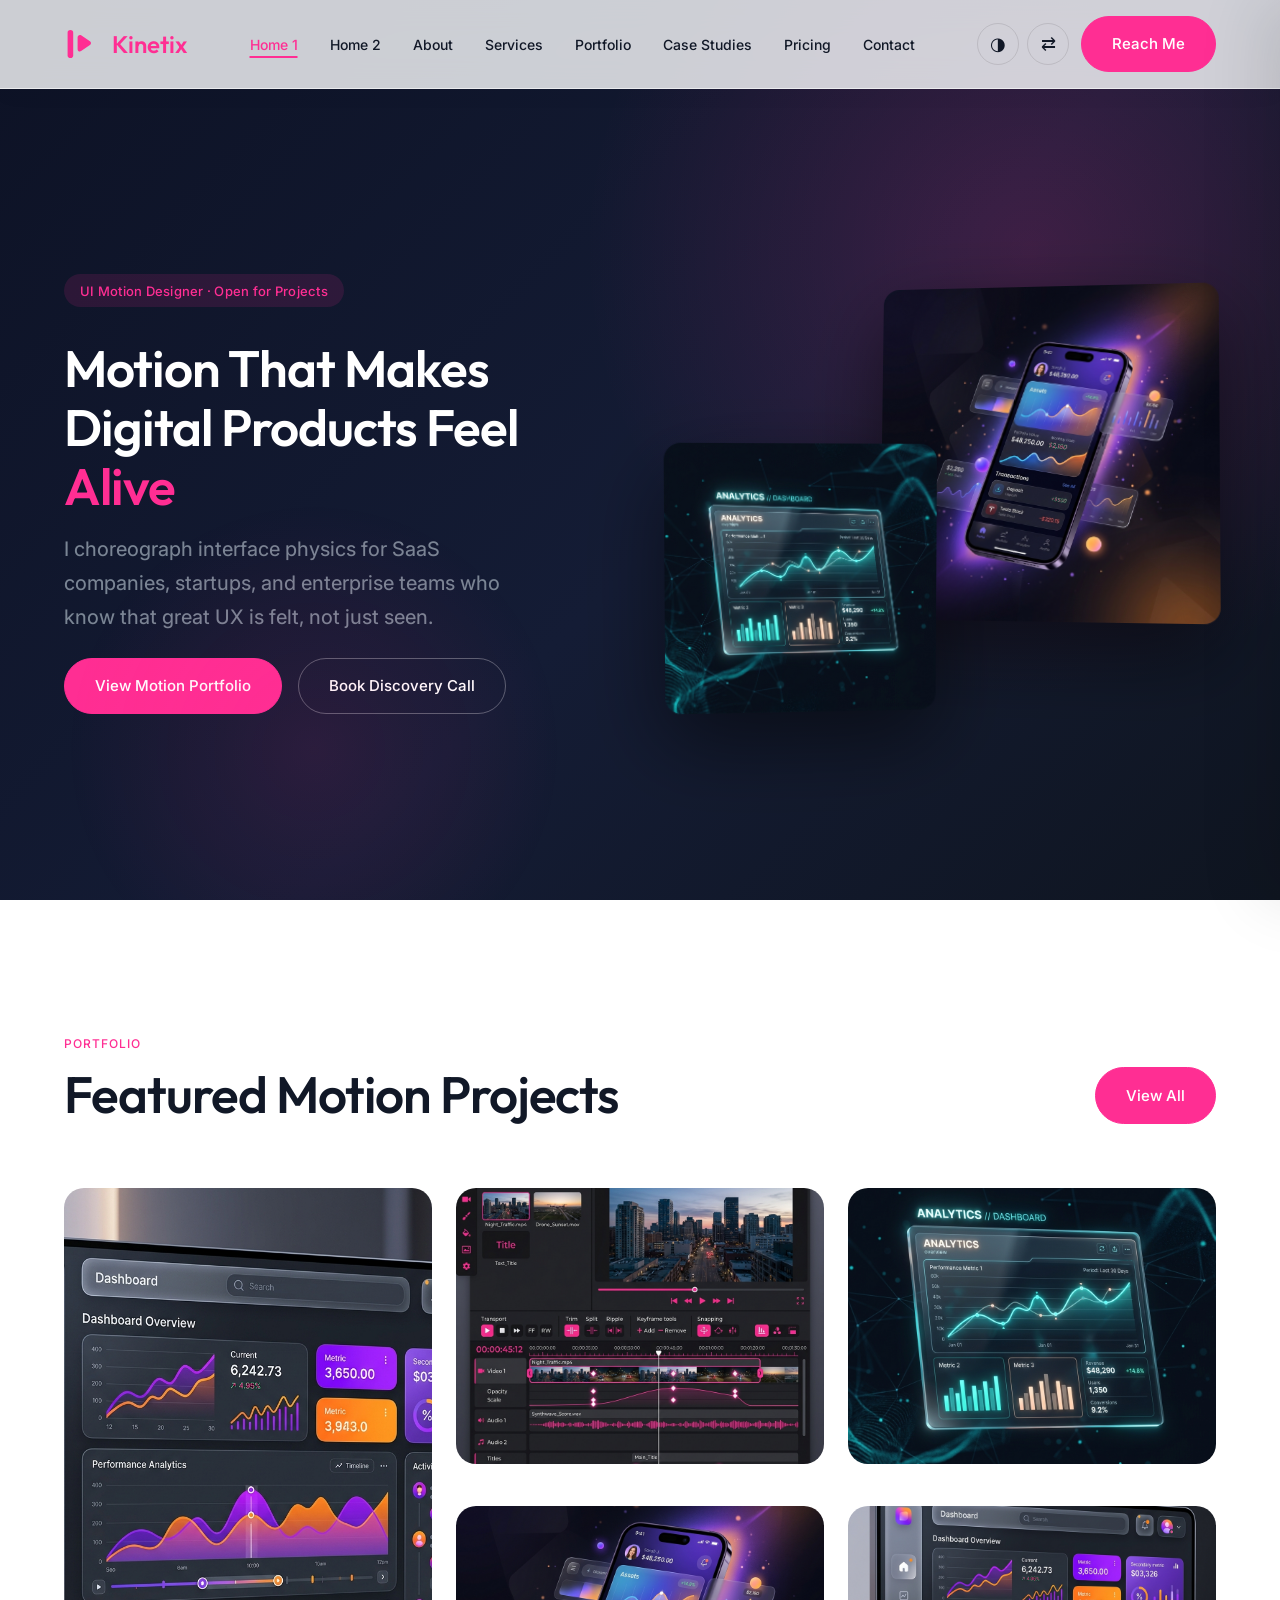
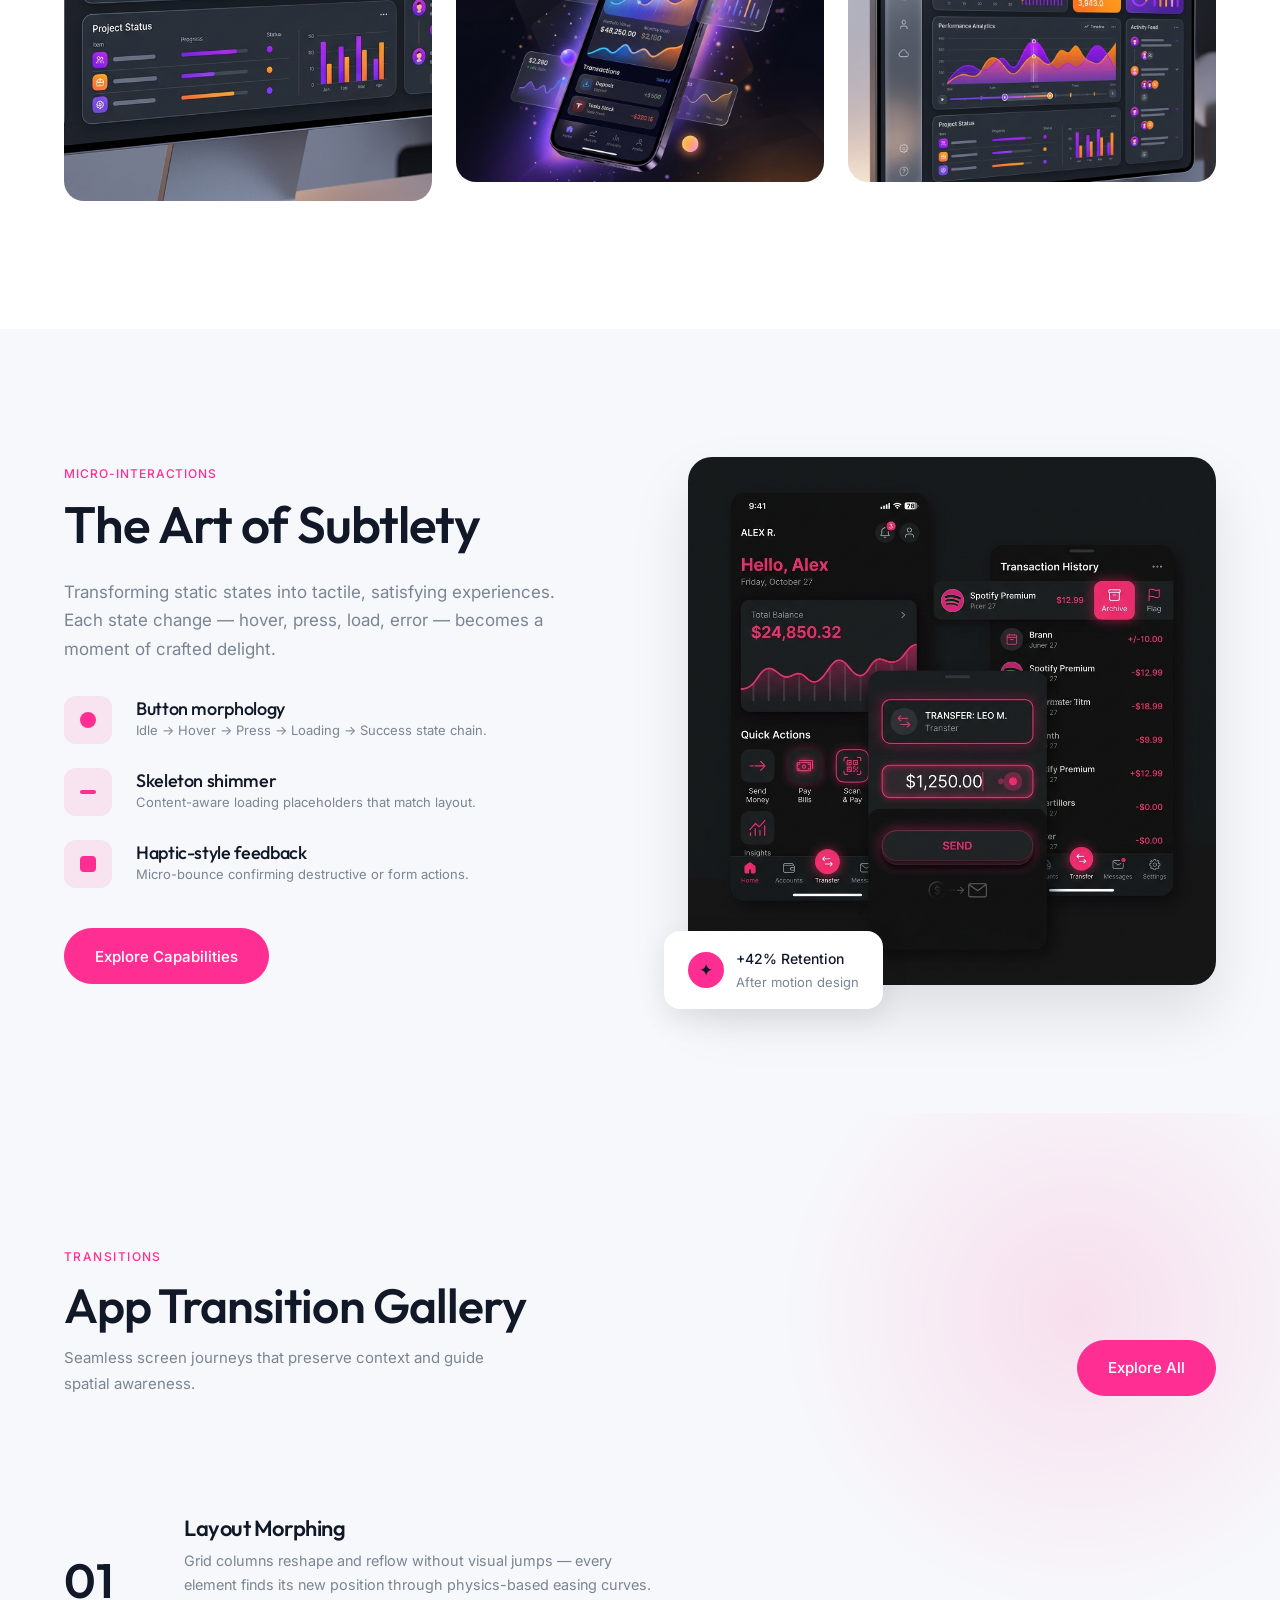
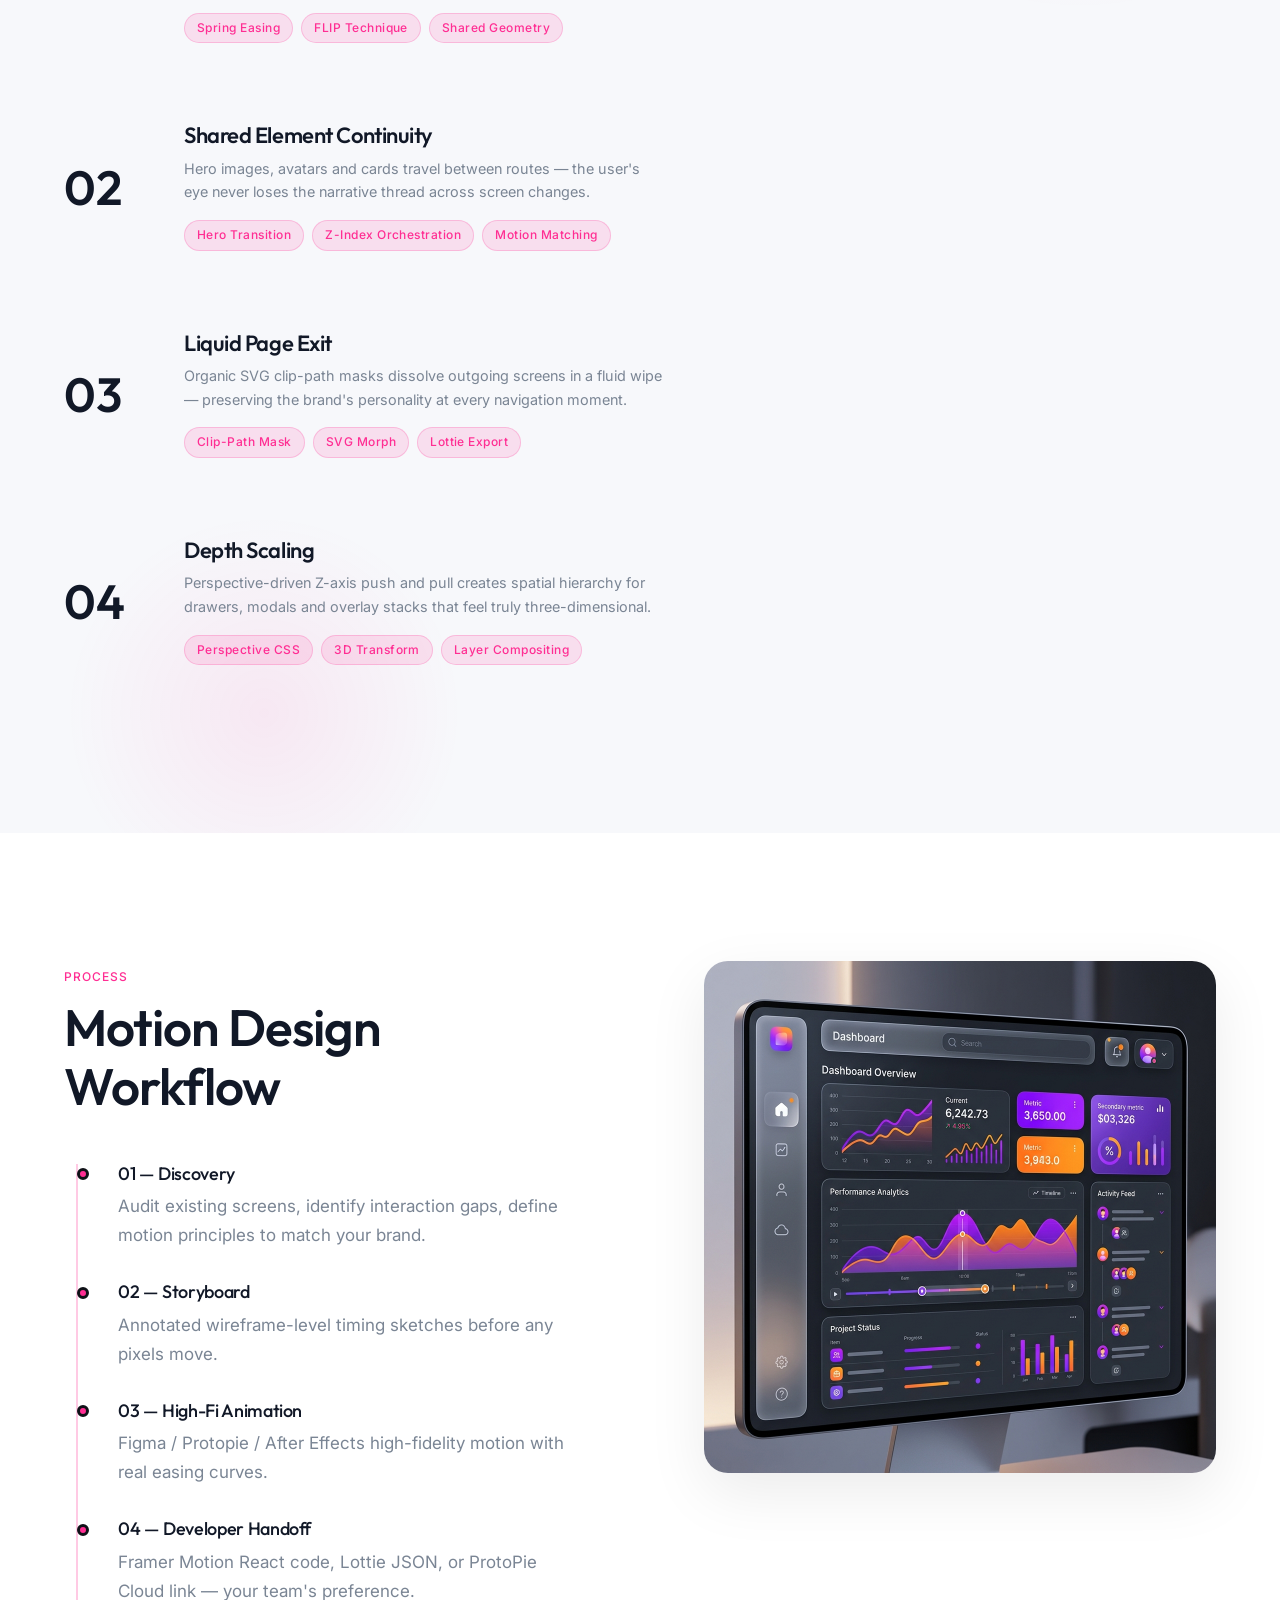
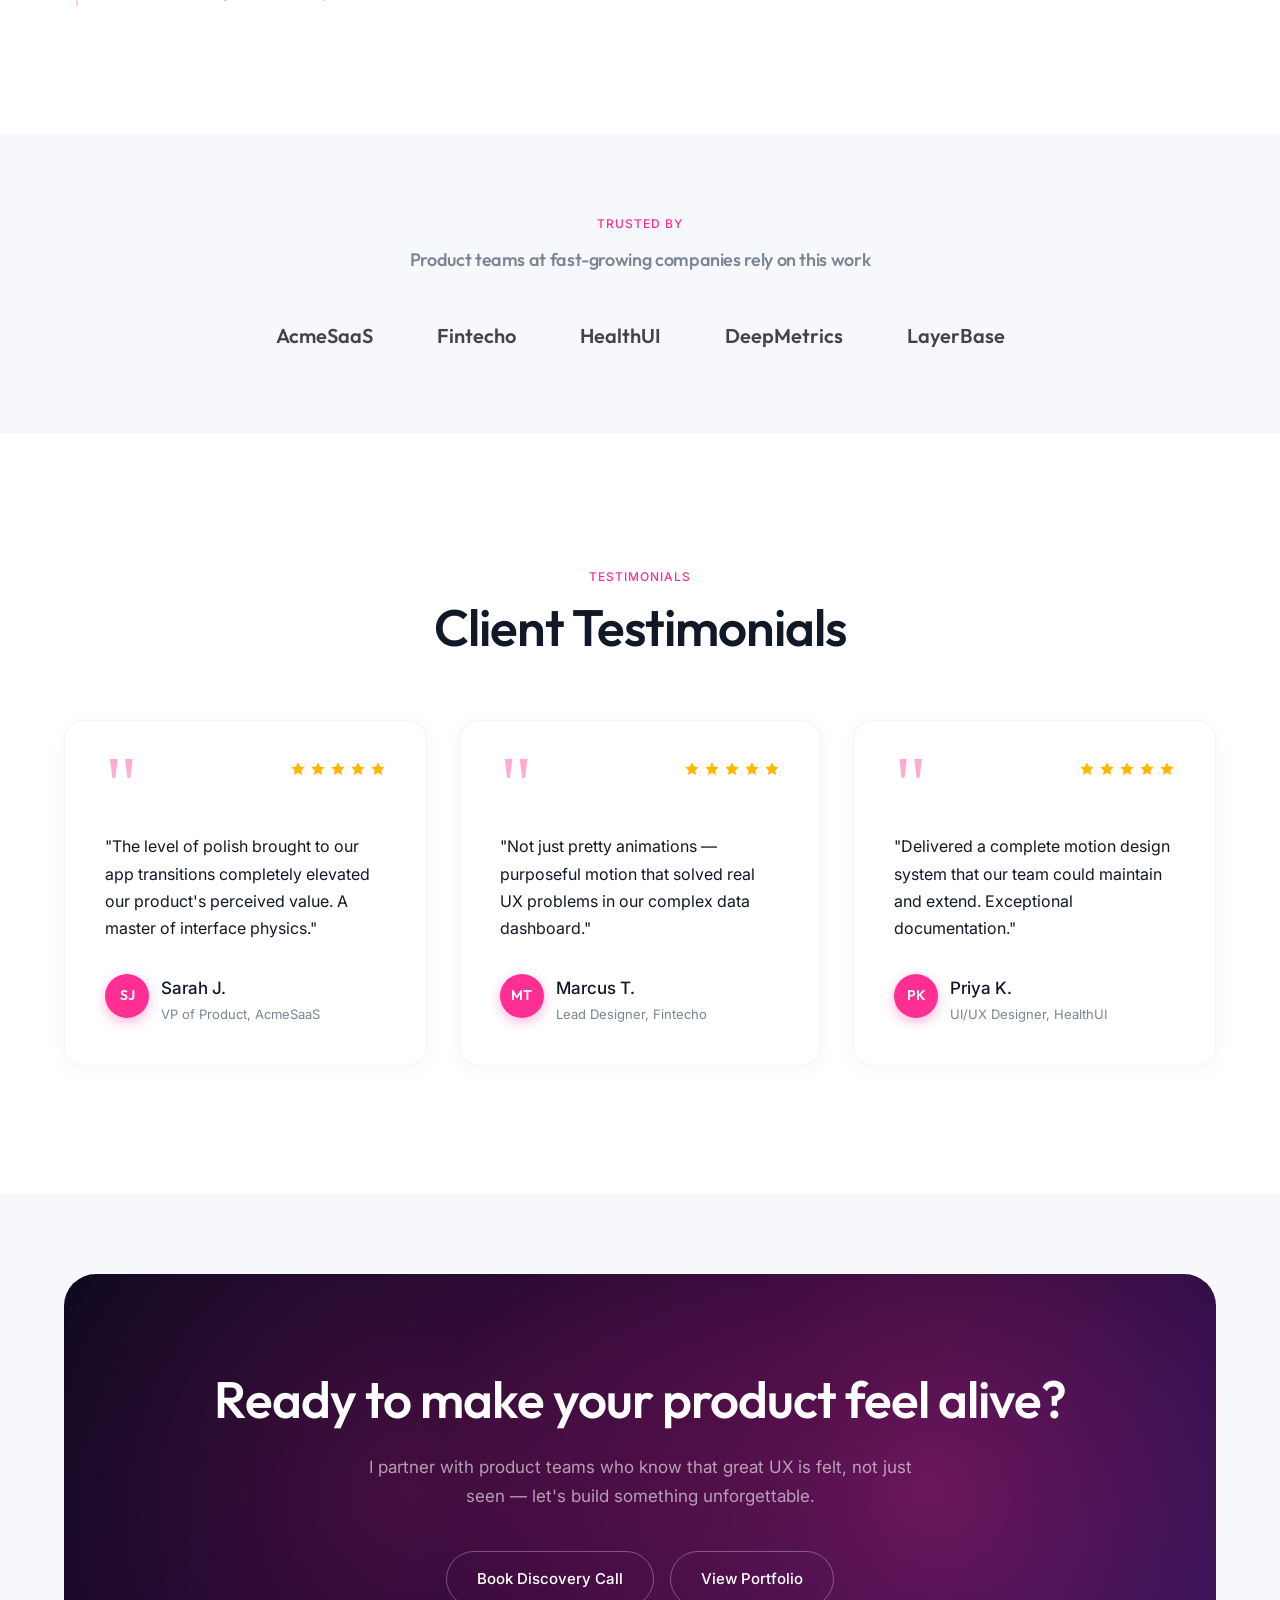
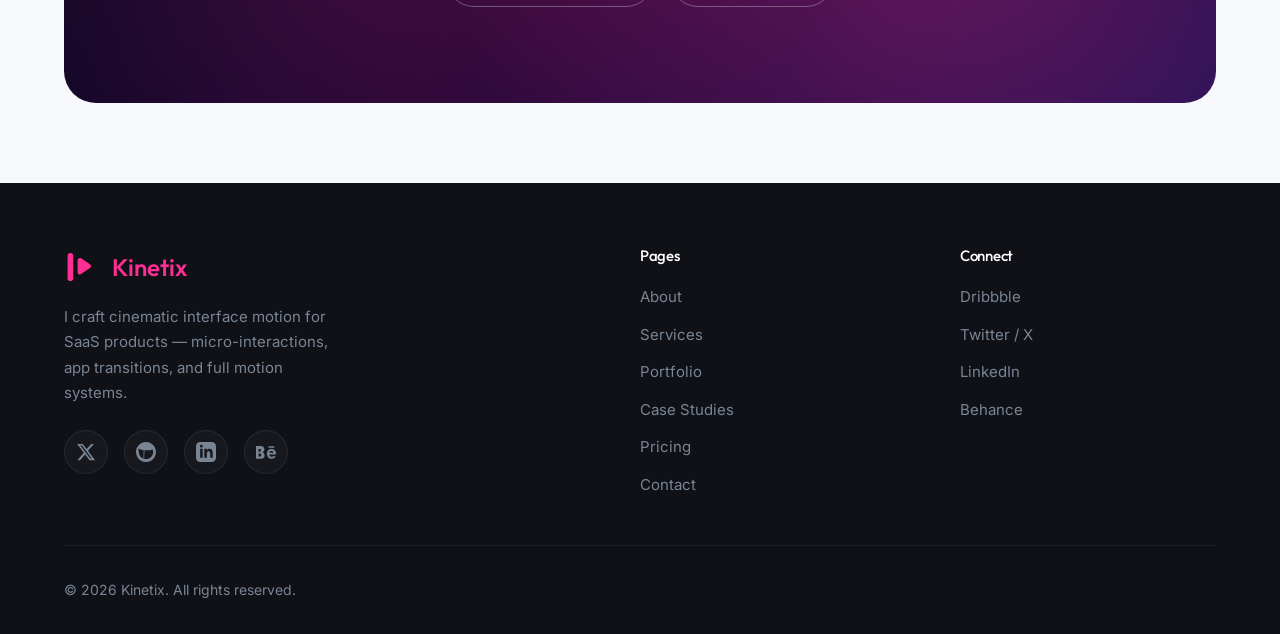
==== commit 80e96786: "6th commit" ====
--- a/index.html
+++ b/index.html
@@ -149,10 +149,11 @@
     .logo-strip { display: flex; align-items: center; gap: 4rem; justify-content: center; flex-wrap: wrap; }
     .logo-strip span {
       font-family: 'Outfit', sans-serif; font-weight: 580; font-size: 1.25rem;
-      color: var(--muted); filter: grayscale(1); opacity: 0.4;
+      color: var(--muted); filter: grayscale(1); opacity: 0.5;
       transition: opacity 0.3s, filter 0.3s;
     }
-    .logo-strip span:hover { opacity: 0.7; filter: none; }
+    html:not([data-theme="dark"]) .logo-strip span { opacity: 0.8; color: var(--primary); }
+    .logo-strip span:hover { opacity: 1; filter: none; }
 
     /* ── Desktop viewport fit: hero content fully visible without scroll ── */
     @media (min-width: 1025px) {
@@ -180,6 +181,25 @@
       font-family: Georgia, serif; font-size: 5rem; line-height: 0.6;
       color: var(--accent); display: block; margin-bottom: 1.5rem; opacity: 0.4;
     }
+
+    /* Floating badge responsive */
+    .floating-badge {
+      position: absolute; bottom: -1.5rem; left: -1.5rem;
+      background: var(--white); border-radius: 16px; padding: 1rem 1.5rem;
+      box-shadow: 0 10px 30px rgba(0,0,0,0.08); display: flex; align-items: center; gap: 0.75rem;
+    }
+    @media (max-width: 767px) {
+      .floating-badge {
+        left: 0.5rem; bottom: -1rem; transform: none;
+        padding: 0.5rem 0.75rem; border-radius: 12px;
+        white-space: nowrap;
+      }
+      .floating-badge > div:first-child {
+        width: 28px !important; height: 28px !important;
+      }
+      .floating-badge .caption { font-size: 0.7rem; }
+      .floating-badge div > div:first-child { font-size: 0.8rem !important; }
+    }
   </style>
   <link rel="icon" type="image/svg+xml" href="assets/images/favicon.svg">
 </head>
@@ -189,7 +209,7 @@
 
 <!-- ===== NAVBAR ===== -->
 <nav class="navbar">
-  <a href="index.html" class="logo"><svg class="logo-icon" viewBox="0 0 24 24" fill="none" xmlns="http://www.w3.org/2000/svg"><path d="M12 2L14.5 9.5L22 12L14.5 14.5L12 22L9.5 14.5L2 12L9.5 9.5L12 2Z" fill="var(--brand)" /></svg>Kinetix</a>
+  <a href="index.html" class="logo"><svg class="logo-icon" viewBox="0 0 40 40" fill="none" xmlns="http://www.w3.org/2000/svg"><path d="M8 6V34" stroke="var(--brand)" stroke-width="7" stroke-linecap="round"/><path d="M17 11.5C17 9.2 19.5 7.8 21.4 9.1L32.4 16.6C34.2 17.8 34.2 20.2 32.4 21.4L21.4 28.9C19.5 30.2 17 28.8 17 26.5V11.5Z" fill="url(#k-play-grad)"/><defs><linearGradient id="k-play-grad" x1="17" y1="9" x2="33" y2="29" gradientUnits="userSpaceOnUse"><stop stop-color="var(--accent)"/><stop offset="1" stop-color="var(--brand)"/></linearGradient></defs></svg>Kinetix</a>
   <ul class="nav-links">
     <li><a href="index.html">Home 1</a></li>
     <li><a href="home-2.html">Home 2</a></li>
@@ -244,7 +264,7 @@
       <h1 class="hero-h1" style="color:#ffffff;margin-bottom:1.5rem;">Motion That Makes Digital Products Feel <em style="color:var(--accent);font-style:normal;">Alive</em></h1>
       <p class="lead" style="color:var(--muted);margin-bottom:2.5rem;max-width:480px;">I choreograph interface physics for SaaS companies, startups, and enterprise teams who know that great UX is felt, not just seen.</p>
       <div style="display:flex;gap:1rem;flex-wrap:wrap;">
-        <a href="portfolio.html" class="btn btn-accent">View Motion Portfolio</a>
+        <a href="portfolio.html" class="btn btn-primary">View Motion Portfolio</a>
         <a href="contact.html" class="btn btn-outline-white">Book Discovery Call</a>
       </div>
     </div>
@@ -267,7 +287,7 @@
         <span class="label">Portfolio</span>
         <h2 style="margin-top:0.5rem;">Featured Motion Projects</h2>
       </div>
-      <a href="portfolio.html" class="btn btn-outline">View All</a>
+      <a href="portfolio.html" class="btn btn-primary">View All</a>
     </div>
     <!-- Masonry-style 3-col layout, each unique height -->
     <div style="display:grid;grid-template-columns:repeat(3,1fr);grid-template-rows:auto auto;gap:1.5rem;">
@@ -317,8 +337,8 @@
             <div><h4>Skeleton shimmer</h4><p class="caption">Content-aware loading placeholders that match layout.</p></div>
           </div>
           <div style="display:flex;align-items:center;gap:1.5rem;">
-            <div style="width:48px;height:48px;border-radius:12px;background:rgba(74,222,128,0.1);display:flex;align-items:center;justify-content:center;flex-shrink:0;">
-              <div style="width:16px;height:16px;border-radius:4px;background:#4ADE80;"></div>
+            <div style="width:48px;height:48px;border-radius:12px;background:rgba(255,46,147,0.1);display:flex;align-items:center;justify-content:center;flex-shrink:0;">
+              <div style="width:16px;height:16px;border-radius:4px;background:var(--accent);"></div>
             </div>
             <div><h4>Haptic-style feedback</h4><p class="caption">Micro-bounce confirming destructive or form actions.</p></div>
           </div>
@@ -330,7 +350,7 @@
           <img src="assets/images/img3_micro_interact.png" alt="Micro-interactions showcase">
         </div>
         <!-- floating pill badge -->
-        <div style="position:absolute;bottom:-1.5rem;left:-1.5rem;background:var(--white);border-radius:16px;padding:1rem 1.5rem;box-shadow:0 10px 30px rgba(0,0,0,0.08);display:flex;align-items:center;gap:0.75rem;">
+        <div class="floating-badge">
           <div style="width:36px;height:36px;border-radius:50%;background:var(--highlight);display:flex;align-items:center;justify-content:center;">✦</div>
           <div><div style="font-weight:500;font-size:0.875rem;">+42% Retention</div><div class="caption">After motion design</div></div>
         </div>
@@ -354,7 +374,7 @@
         <h2 style="margin-top:0.5rem;font-size:clamp(2rem,4vw,3rem);">App Transition Gallery</h2>
         <p style="max-width:440px;margin-top:0.75rem;font-size:0.9375rem;">Seamless screen journeys that preserve context and guide spatial awareness.</p>
       </div>
-      <a href="portfolio.html" class="btn" style="background:rgba(255,46,147,0.15);color:#FF2E93;border:1px solid rgba(255,46,147,0.3);backdrop-filter:blur(8px);">Explore All</a>
+      <a href="portfolio.html" class="btn btn-primary">Explore All</a>
     </div>
 
     <!-- Transition rows -->
@@ -427,7 +447,7 @@
       </div>
 
       <!-- Row 4 -->
-      <div class="atg-row reveal reveal-delay-3" style="--atg-accent:#4ADE80;">
+      <div class="atg-row reveal reveal-delay-3" style="--atg-accent:#FF2E93;">
         <div class="atg-num">04</div>
         <div class="atg-body">
           <h3 class="atg-title">Depth Scaling</h3>
@@ -661,7 +681,7 @@
         </div>
         <p style="color:var(--primary);font-size:1rem;margin-bottom:2rem;">"Delivered a complete motion design system that our team could maintain and extend. Exceptional documentation."</p>
         <div style="margin-top:auto;display:flex;align-items:flex-start;gap:0.75rem;">
-          <div style="width:44px;height:44px;border-radius:50%;background:linear-gradient(135deg,#16a34a,#4ADE80);flex-shrink:0;display:flex;align-items:center;justify-content:center;font-family:'Outfit',sans-serif;font-weight:600;font-size:0.875rem;color:#fff;box-shadow:0 4px 12px rgba(74,222,128,0.35);">PK</div>
+          <div style="width:44px;height:44px;border-radius:50%;background:linear-gradient(135deg,#FF2E93,#FF2E93);flex-shrink:0;display:flex;align-items:center;justify-content:center;font-family:'Outfit',sans-serif;font-weight:600;font-size:0.875rem;color:#fff;box-shadow:0 4px 12px rgba(255,46,147,0.35);">PK</div>
           <div><div style="font-weight:500;">Priya K.</div><div class="caption">UI/UX Designer, HealthUI</div></div>
         </div>
       </div>
@@ -677,7 +697,7 @@
         <h2 style="color:#ffffff;margin-bottom:1.5rem;">Ready to make your product feel alive?</h2>
         <p style="color:rgba(255,255,255,0.6);margin-bottom:2.5rem;max-width:560px;margin-inline:auto;">I partner with product teams who know that great UX is felt, not just seen — let's build something unforgettable.</p>
         <div style="display:flex;gap:1rem;justify-content:center;flex-wrap:wrap;">
-          <a href="contact.html" class="btn btn-accent">Book Discovery Call</a>
+          <a href="contact.html" class="btn btn-outline-white">Book Discovery Call</a>
           <a href="portfolio.html" class="btn btn-outline-white">View Portfolio</a>
         </div>
       </div>
@@ -692,10 +712,10 @@
   <div class="container">
     <div class="footer-grid">
       <div>
-        <a href="index.html" class="logo" style="color:var(--brand);margin-bottom:1rem;"><svg class="logo-icon" viewBox="0 0 24 24" fill="none" xmlns="http://www.w3.org/2000/svg"><path d="M12 2L14.5 9.5L22 12L14.5 14.5L12 22L9.5 14.5L2 12L9.5 9.5L12 2Z" fill="var(--brand)" /></svg>Kinetix</a>
+        <a href="index.html" class="logo" style="color:var(--brand);margin-bottom:1rem;"><svg class="logo-icon" viewBox="0 0 40 40" fill="none" xmlns="http://www.w3.org/2000/svg"><path d="M8 6V34" stroke="var(--brand)" stroke-width="7" stroke-linecap="round"/><path d="M17 11.5C17 9.2 19.5 7.8 21.4 9.1L32.4 16.6C34.2 17.8 34.2 20.2 32.4 21.4L21.4 28.9C19.5 30.2 17 28.8 17 26.5V11.5Z" fill="url(#k-play-grad)"/><defs><linearGradient id="k-play-grad" x1="17" y1="9" x2="33" y2="29" gradientUnits="userSpaceOnUse"><stop stop-color="var(--accent)"/><stop offset="1" stop-color="var(--brand)"/></linearGradient></defs></svg>Kinetix</a>
         <p style="max-width:280px;font-size:0.9375rem;">I craft cinematic interface motion for SaaS products — micro-interactions, app transitions, and full motion systems.</p>
         <div class="social-icons" >
-          <a href="#" class="social-icon" aria-label="Twitter" ><svg width="20" height="20" viewBox="0 0 24 24" fill="currentColor"><path d="M22.46 6c-.77.35-1.6.58-2.46.69.88-.53 1.56-1.37 1.88-2.38-.83.5-1.75.85-2.72 1.05C18.37 4.5 17.26 4 16 4c-2.35 0-4.27 1.92-4.27 4.29 0 .34.04.67.11.98C8.28 9.09 5.11 7.38 3 4.79c-.37.63-.58 1.37-.58 2.15 0 1.49.75 2.81 1.91 3.56-.71 0-1.37-.2-1.95-.5v.05c0 2.08 1.48 3.82 3.44 4.21a4.22 4.22 0 0 1-1.93.07 4.28 4.28 0 0 0 4 2.98 8.521 8.521 0 0 1-5.33 1.84c-.34 0-.68-.02-1.02-.06C3.44 20.29 5.7 21 8.12 21 16 21 20.33 14.46 20.33 8.79c0-.19 0-.37-.01-.56.84-.6 1.56-1.36 2.14-2.23z"/></svg></a>
+          <a href="#" class="social-icon" aria-label="X (Twitter)" ><svg width="20" height="20" viewBox="0 0 24 24" fill="currentColor"><path d="M18.244 2.25h3.308l-7.227 8.26 8.502 11.24H16.17l-5.214-6.817L4.99 21.75H1.68l7.73-8.835L1.254 2.25H8.08l4.713 6.231zm-1.161 17.52h1.833L7.084 4.126H5.117z"/></svg></a>
           <a href="#" class="social-icon" aria-label="Dribbble" ><svg width="20" height="20" viewBox="0 0 24 24" fill="currentColor"><path d="M12 24C5.385 24 0 18.615 0 12S5.385 0 12 0s12 5.385 12 12-5.385 12-12 12zm8.56-12c0-1.08-.22-2.12-.6-3.09-2.06.66-4.52 1.02-7.16 1.02-1.22 0-2.43-.09-3.62-.26C9.17 12.87 9 16.29 9 20c.95.34 1.96.53 3 .53 4.72 0 8.56-3.83 8.56-8.53zm-10.74 8.2c0-3.64.18-6.93.5-9.98-2.67-.32-5.18-1.03-7.39-2.01A8.527 8.527 0 0 0 3.44 12c0 4.29 3.14 7.84 7.21 8.42l-.12-.01-.01-.01.03-.01..."/></svg></a>
           <a href="#" class="social-icon" aria-label="LinkedIn" ><svg width="20" height="20" viewBox="0 0 24 24" fill="currentColor"><path d="M19 0h-14c-2.761 0-5 2.239-5 5v14c0 2.761 2.239 5 5 5h14c2.762 0 5-2.239 5-5v-14c0-2.761-2.238-5-5-5zm-11 19h-3v-11h3v11zm-1.5-12.268c-.966 0-1.75-.79-1.75-1.764s.784-1.764 1.75-1.764 1.75.79 1.75 1.764-.783 1.764-1.75 1.764zm13.5 12.268h-3v-5.604c0-3.368-4-3.113-4 0v5.604h-3v-11h3v1.765c1.396-2.586 7-2.777 7 2.476v6.759z"/></svg></a>
           <a href="#" class="social-icon" aria-label="Behance" ><svg width="20" height="20" viewBox="0 0 24 24" fill="currentColor"><path d="M22 7h-7v-2h7v2zm1.726 10c-.442 1.297-2.029 3-5.101 3-3.074 0-5.564-1.729-5.564-5.675 0-3.91 2.325-5.92 5.466-5.92 3.082 0 4.964 1.782 5.375 4.426.078.506.109 1.188.095 2.14h-8.027c.13 3.211 3.483 3.312 4.588 2.029h3.168zm-7.686-4h4.965c-.105-1.547-1.136-2.219-2.477-2.219-1.466 0-2.277.768-2.488 2.219zm-9.574 6.988h-6.466v-15.154h5.343c3.318 0 4.713 1.58 4.713 3.9 0 1.956-1.144 3.353-2.736 3.665 1.62.304 3.033 1.65 3.033 4 0 2.42-1.725 3.589-3.887 3.589zm-3.411-2.446h1.22c1.733 0 2.115-.995 2.115-2 0-1.109-.438-1.76-2.05-1.76h-1.285v3.76zm0-5.759h1.157c1.341 0 1.841-.832 1.841-1.688 0-1.026-.502-1.677-1.79-1.677h-1.208v3.365z"/></svg></a>
--- a/assets/css/style.css
+++ b/assets/css/style.css
@@ -193,7 +193,7 @@
 }
 .pill-accent  { background: rgba(255,46,147,0.12); color: var(--accent); }
 .pill-highlight { background: rgba(255,46,147,0.15); color: #b87800; }
-.pill-green   { background: rgba(74,222,128,0.12); color: #16a34a; }
+.pill-accent   { background: rgba(255,46,147,0.12); color: #FF2E93; }
 
 /* ===== FLOATING NAVBAR ===== */
 .navbar {
--- a/assets/css/dark-mode.css
+++ b/assets/css/dark-mode.css
@@ -243,7 +243,7 @@
 
 /* ── Pill badges on light bg ─────────────────────────────── */
 [data-theme="dark"] .pill-highlight { color: #FF2E93; }
-[data-theme="dark"] .pill-green { color: #4ADE80; }
+[data-theme="dark"] .pill-accent { color: #FF2E93; }
 
 /* ── Step border on pricing ──────────────────────────────── */
 [data-theme="dark"] .step-num {
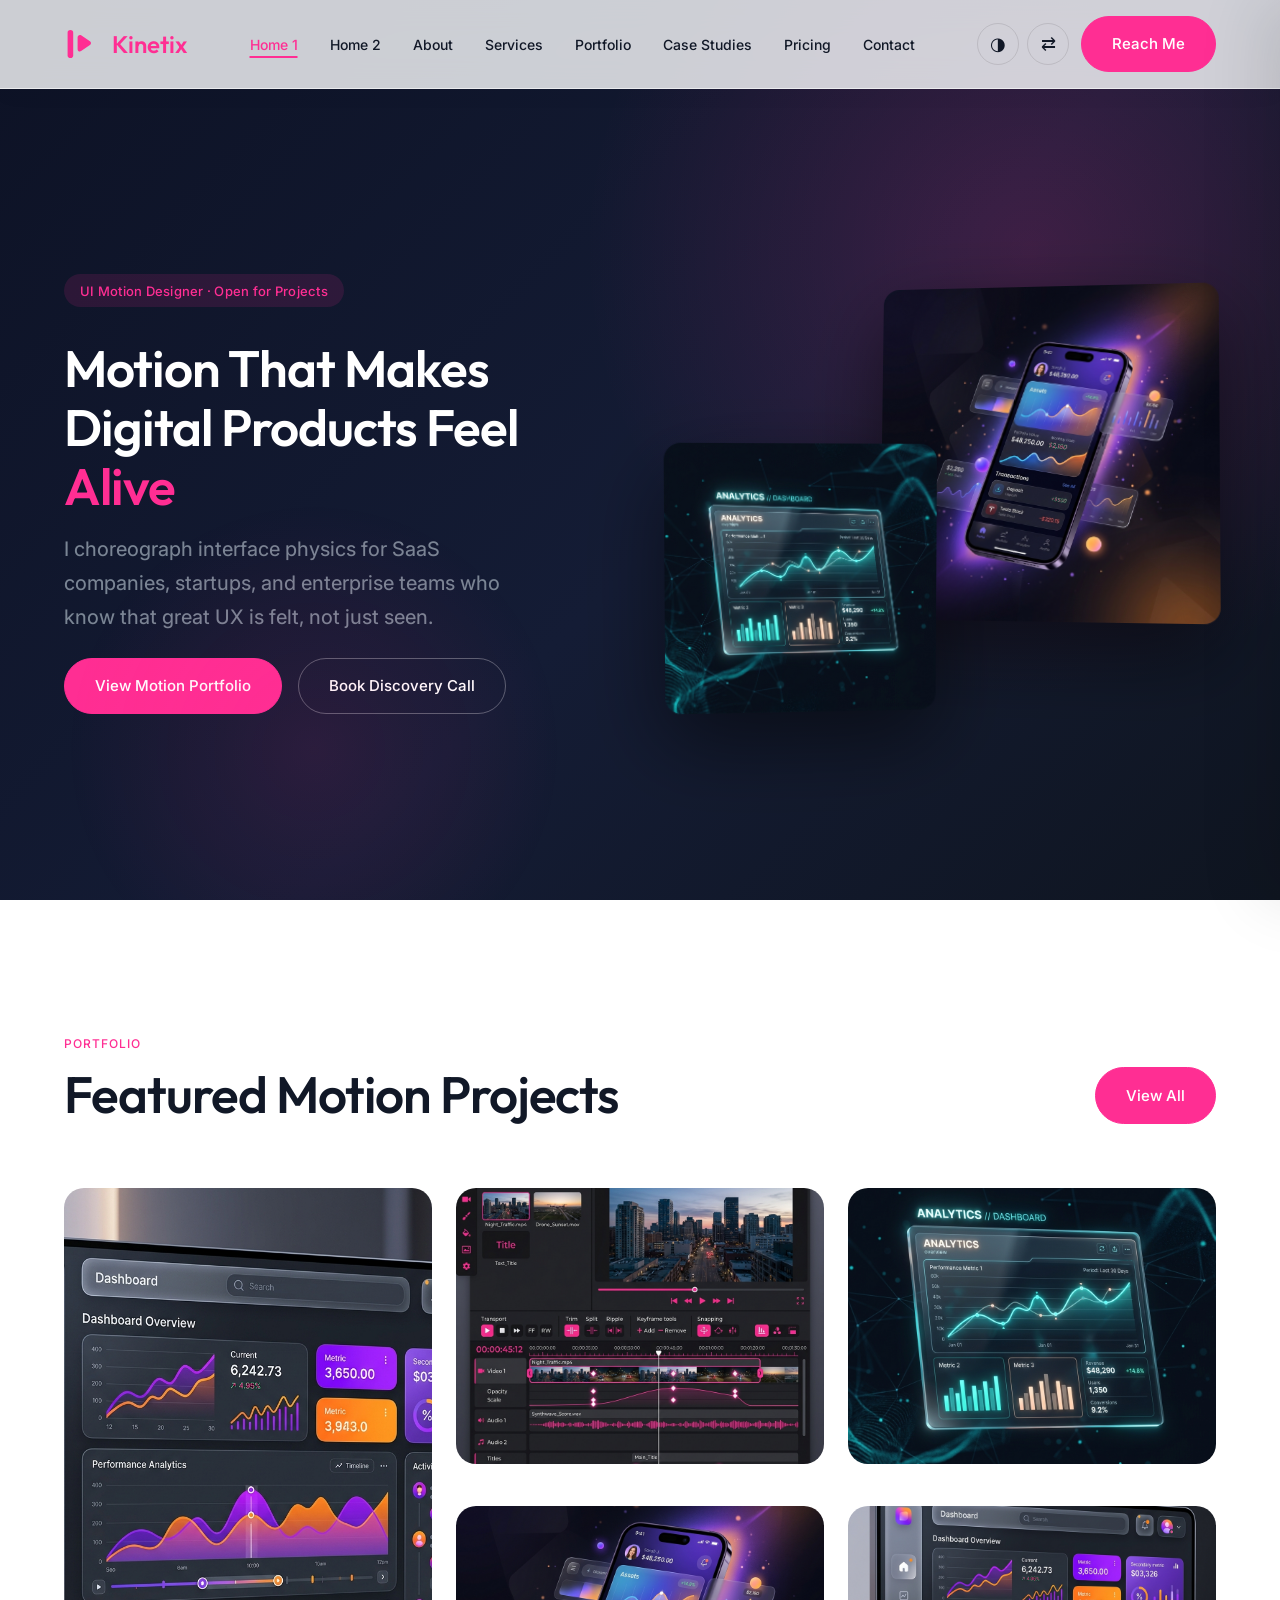
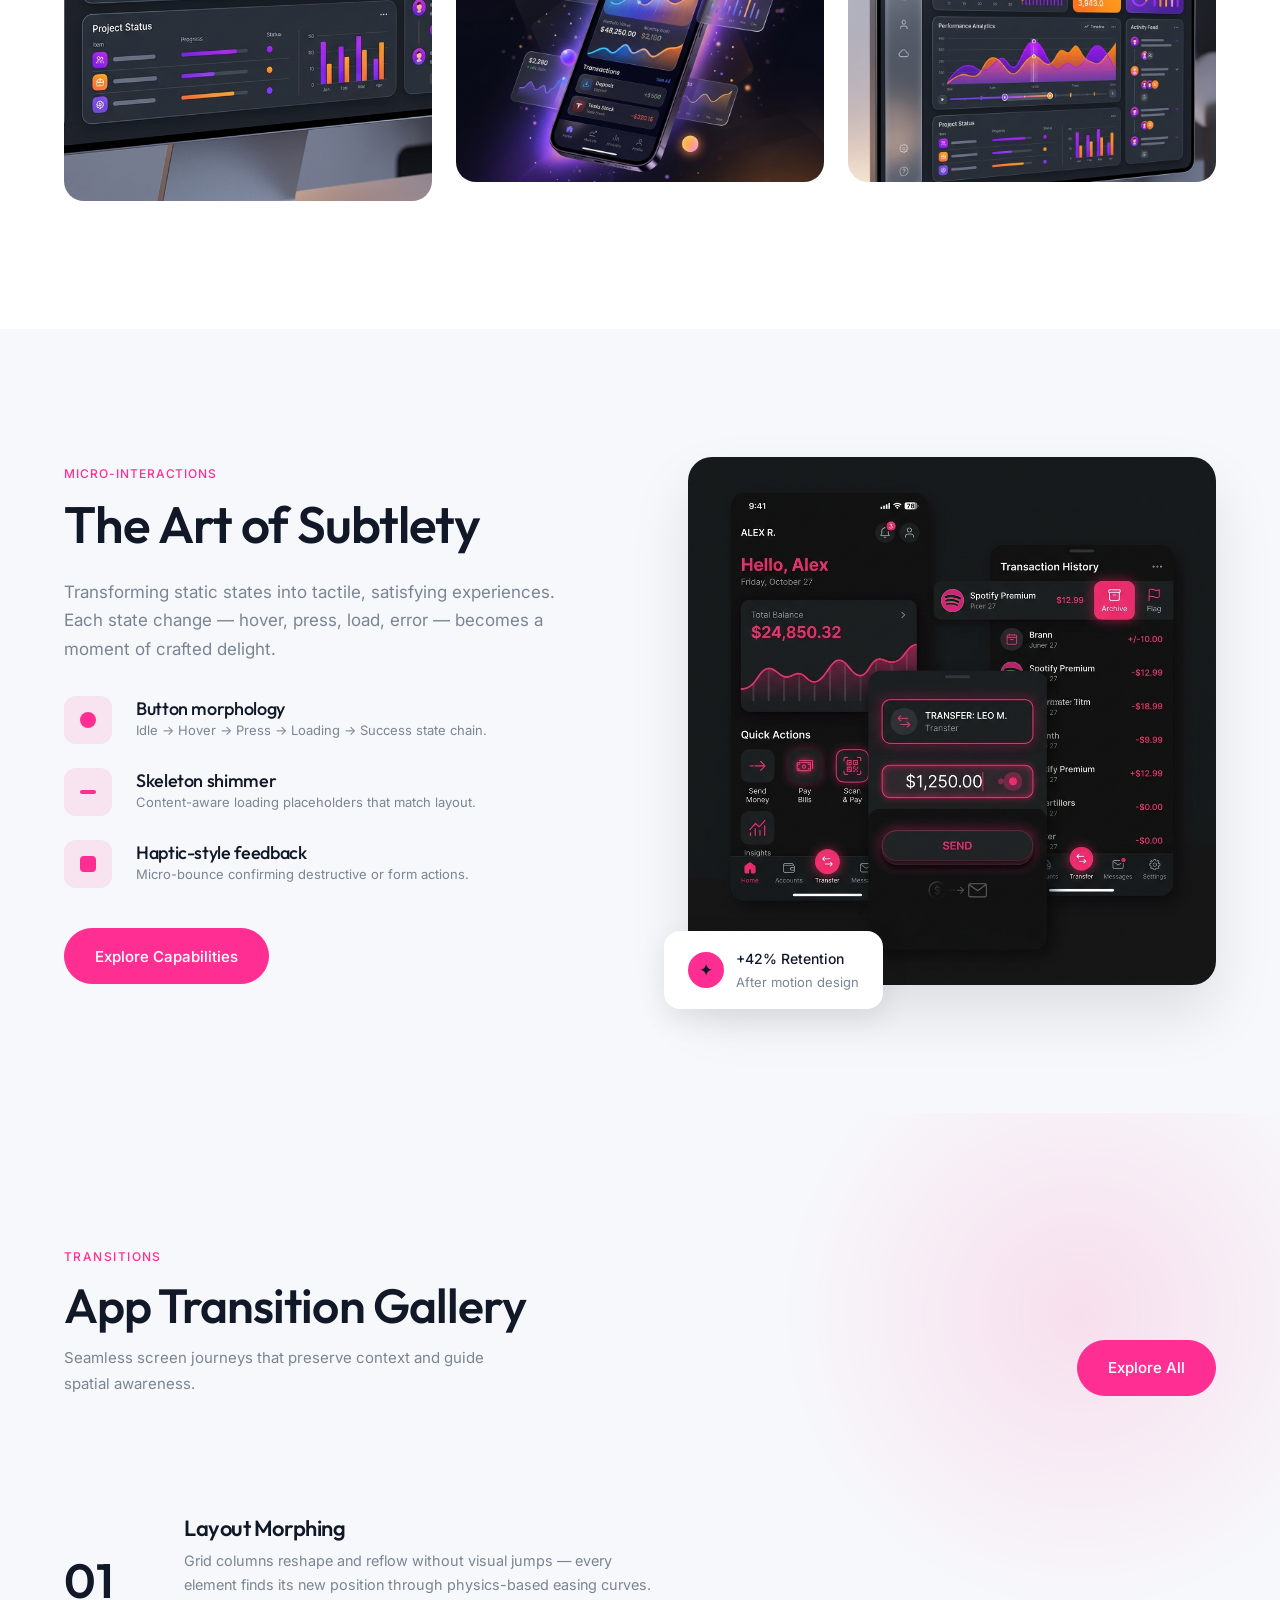
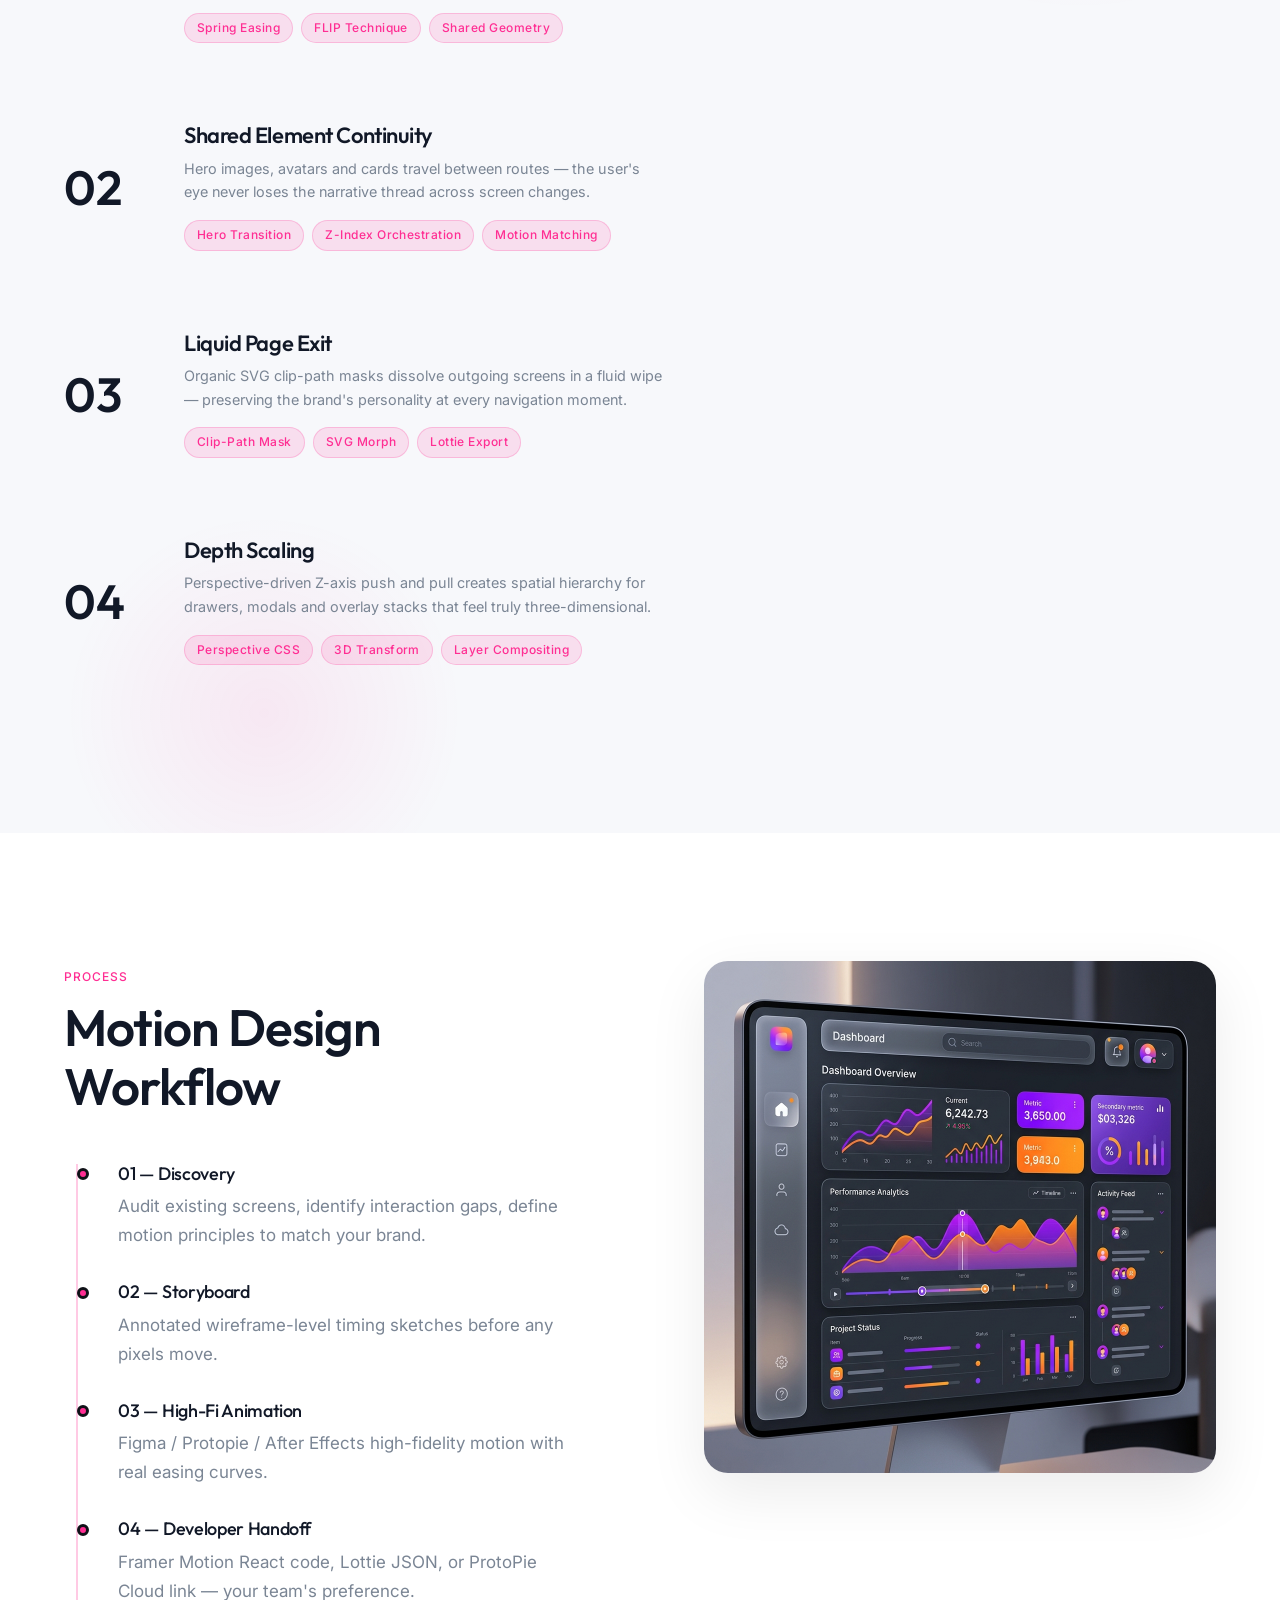
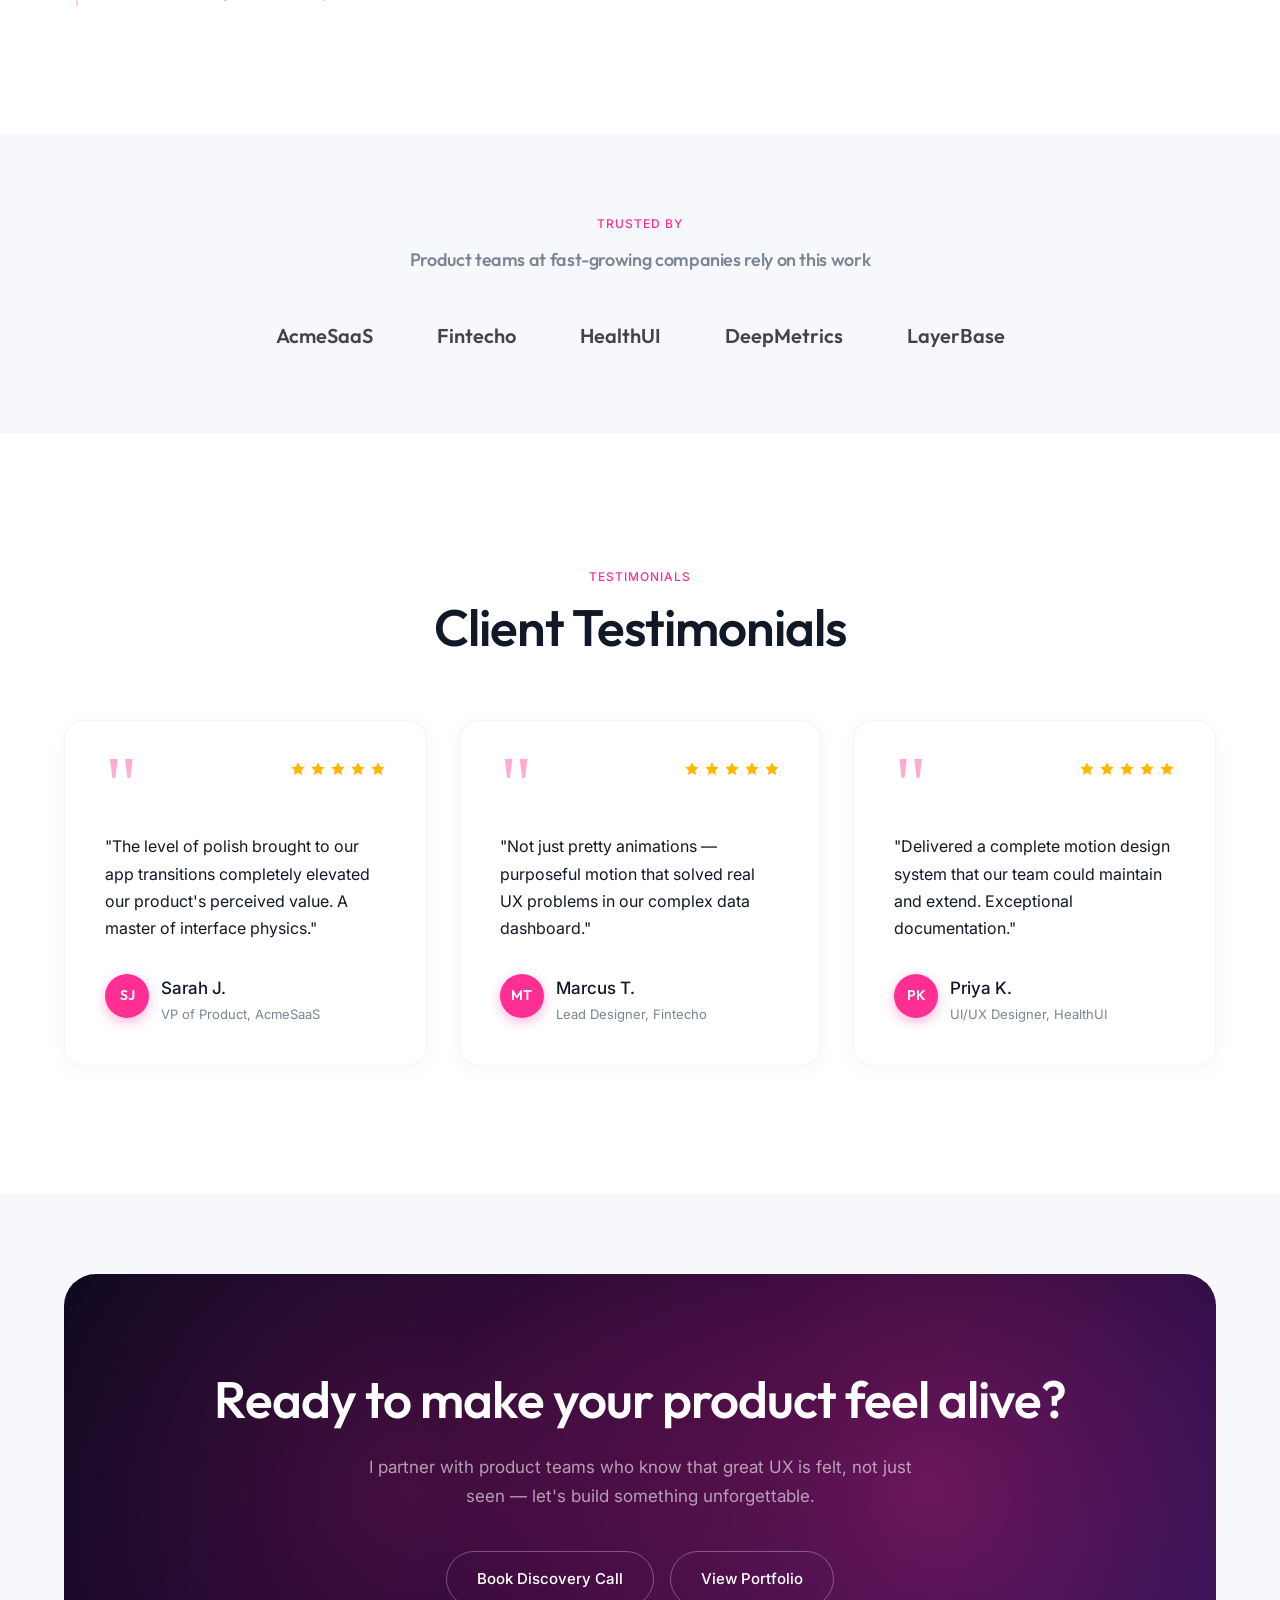
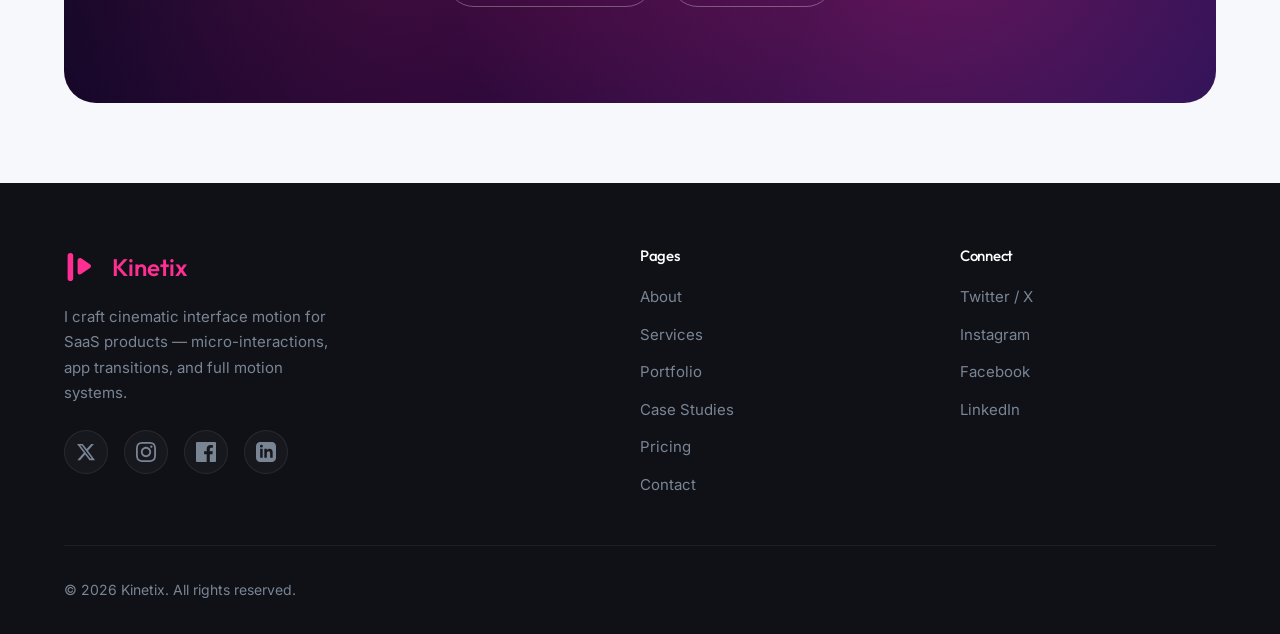
==== commit fbd018d6: "8th commit" ====
--- a/index.html
+++ b/index.html
@@ -716,9 +716,9 @@
         <p style="max-width:280px;font-size:0.9375rem;">I craft cinematic interface motion for SaaS products — micro-interactions, app transitions, and full motion systems.</p>
         <div class="social-icons" >
           <a href="#" class="social-icon" aria-label="X (Twitter)" ><svg width="20" height="20" viewBox="0 0 24 24" fill="currentColor"><path d="M18.244 2.25h3.308l-7.227 8.26 8.502 11.24H16.17l-5.214-6.817L4.99 21.75H1.68l7.73-8.835L1.254 2.25H8.08l4.713 6.231zm-1.161 17.52h1.833L7.084 4.126H5.117z"/></svg></a>
-          <a href="#" class="social-icon" aria-label="Dribbble" ><svg width="20" height="20" viewBox="0 0 24 24" fill="currentColor"><path d="M12 24C5.385 24 0 18.615 0 12S5.385 0 12 0s12 5.385 12 12-5.385 12-12 12zm8.56-12c0-1.08-.22-2.12-.6-3.09-2.06.66-4.52 1.02-7.16 1.02-1.22 0-2.43-.09-3.62-.26C9.17 12.87 9 16.29 9 20c.95.34 1.96.53 3 .53 4.72 0 8.56-3.83 8.56-8.53zm-10.74 8.2c0-3.64.18-6.93.5-9.98-2.67-.32-5.18-1.03-7.39-2.01A8.527 8.527 0 0 0 3.44 12c0 4.29 3.14 7.84 7.21 8.42l-.12-.01-.01-.01.03-.01..."/></svg></a>
+          <a href="#" class="social-icon" aria-label="Instagram" ><svg width="20" height="20" viewBox="0 0 24 24" fill="currentColor"><path d="M12 2.163c3.204 0 3.584.012 4.85.07 3.252.148 4.771 1.691 4.919 4.919.058 1.265.069 1.645.069 4.849 0 3.205-.012 3.584-.069 4.849-.149 3.225-1.664 4.771-4.919 4.919-1.266.058-1.644.07-4.85.07-3.204 0-3.584-.012-4.849-.07-3.26-.149-4.771-1.699-4.919-4.92-.058-1.265-.07-1.644-.07-4.849 0-3.204.013-3.583.07-4.849.149-3.227 1.664-4.771 4.919-4.919 1.266-.057 1.645-.069 4.849-.069zm0-2.163c-3.259 0-3.667.014-4.947.072-4.358.2-6.78 2.618-6.98 6.98-.059 1.281-.073 1.689-.073 4.948 0 3.259.014 3.668.072 4.948.2 4.358 2.618 6.78 6.98 6.98 1.281.058 1.689.072 4.948.072 3.259 0 3.668-.014 4.948-.072 4.354-.2 6.782-2.618 6.979-6.98.059-1.28.073-1.689.073-4.948 0-3.259-.014-3.667-.072-4.947-.196-4.354-2.617-6.78-6.979-6.98-1.281-.059-1.69-.073-4.949-.073zm0 5.838c-3.403 0-6.162 2.759-6.162 6.162s2.759 6.163 6.162 6.163 6.162-2.759 6.162-6.163c0-3.403-2.759-6.162-6.162-6.162zm0 10.162c-2.209 0-4-1.79-4-4 0-2.209 1.791-4 4-4s4 1.791 4 4c0 2.21-1.791 4-4 4zm6.406-11.845c-.796 0-1.441.645-1.441 1.44s.645 1.44 1.441 1.44c.795 0 1.439-.645 1.439-1.44s-.644-1.44-1.439-1.44z"/></svg></a>
+          <a href="#" class="social-icon" aria-label="Facebook" ><svg width="20" height="20" viewBox="0 0 24 24" fill="currentColor"><path d="M22.675 0h-21.35C.597 0 0 .597 0 1.325v21.351C0 23.403.597 24 1.325 24H12.82v-9.294H9.692v-3.622h3.128V8.413c0-3.1 1.893-4.788 4.659-4.788 1.325 0 2.463.099 2.795.143v3.24l-1.918.001c-1.504 0-1.795.715-1.795 1.763v2.313h3.587l-.467 3.622h-3.12V24h6.116c.73 0 1.323-.597 1.323-1.324V1.325C24 .597 23.403 0 22.675 0z"/></svg></a>
           <a href="#" class="social-icon" aria-label="LinkedIn" ><svg width="20" height="20" viewBox="0 0 24 24" fill="currentColor"><path d="M19 0h-14c-2.761 0-5 2.239-5 5v14c0 2.761 2.239 5 5 5h14c2.762 0 5-2.239 5-5v-14c0-2.761-2.238-5-5-5zm-11 19h-3v-11h3v11zm-1.5-12.268c-.966 0-1.75-.79-1.75-1.764s.784-1.764 1.75-1.764 1.75.79 1.75 1.764-.783 1.764-1.75 1.764zm13.5 12.268h-3v-5.604c0-3.368-4-3.113-4 0v5.604h-3v-11h3v1.765c1.396-2.586 7-2.777 7 2.476v6.759z"/></svg></a>
-          <a href="#" class="social-icon" aria-label="Behance" ><svg width="20" height="20" viewBox="0 0 24 24" fill="currentColor"><path d="M22 7h-7v-2h7v2zm1.726 10c-.442 1.297-2.029 3-5.101 3-3.074 0-5.564-1.729-5.564-5.675 0-3.91 2.325-5.92 5.466-5.92 3.082 0 4.964 1.782 5.375 4.426.078.506.109 1.188.095 2.14h-8.027c.13 3.211 3.483 3.312 4.588 2.029h3.168zm-7.686-4h4.965c-.105-1.547-1.136-2.219-2.477-2.219-1.466 0-2.277.768-2.488 2.219zm-9.574 6.988h-6.466v-15.154h5.343c3.318 0 4.713 1.58 4.713 3.9 0 1.956-1.144 3.353-2.736 3.665 1.62.304 3.033 1.65 3.033 4 0 2.42-1.725 3.589-3.887 3.589zm-3.411-2.446h1.22c1.733 0 2.115-.995 2.115-2 0-1.109-.438-1.76-2.05-1.76h-1.285v3.76zm0-5.759h1.157c1.341 0 1.841-.832 1.841-1.688 0-1.026-.502-1.677-1.79-1.677h-1.208v3.365z"/></svg></a>
         </div>
       </div>
       <div>
@@ -732,8 +732,8 @@
       <div>
         <h5 style="color:#ffffff;margin-bottom:1.25rem;">Connect</h5>
         <div class="footer-links">
-          <a href="#">Dribbble</a><a href="#">Twitter / X</a>
-          <a href="#">LinkedIn</a><a href="#">Behance</a>
+          <a href="#">Twitter / X</a><a href="#">Instagram</a>
+          <a href="#">Facebook</a><a href="#">LinkedIn</a>
         </div>
       </div>
     </div>
